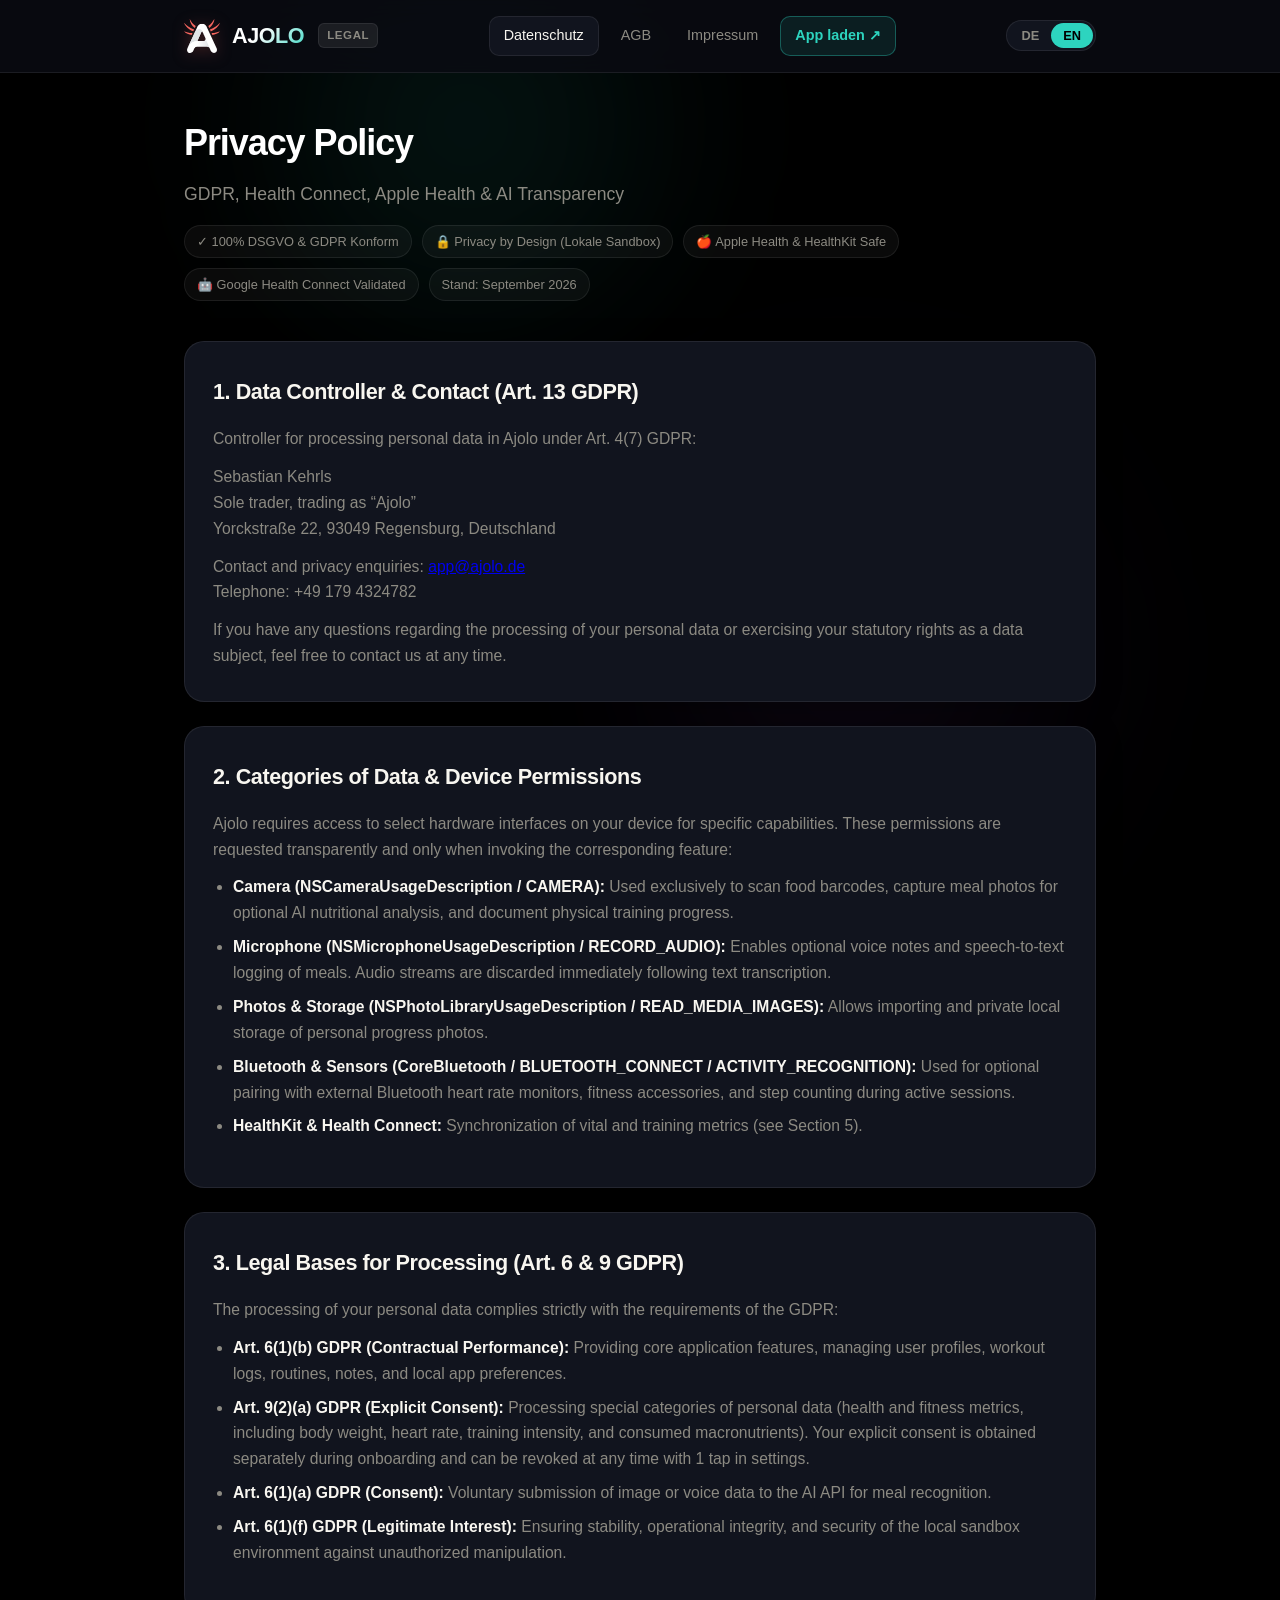
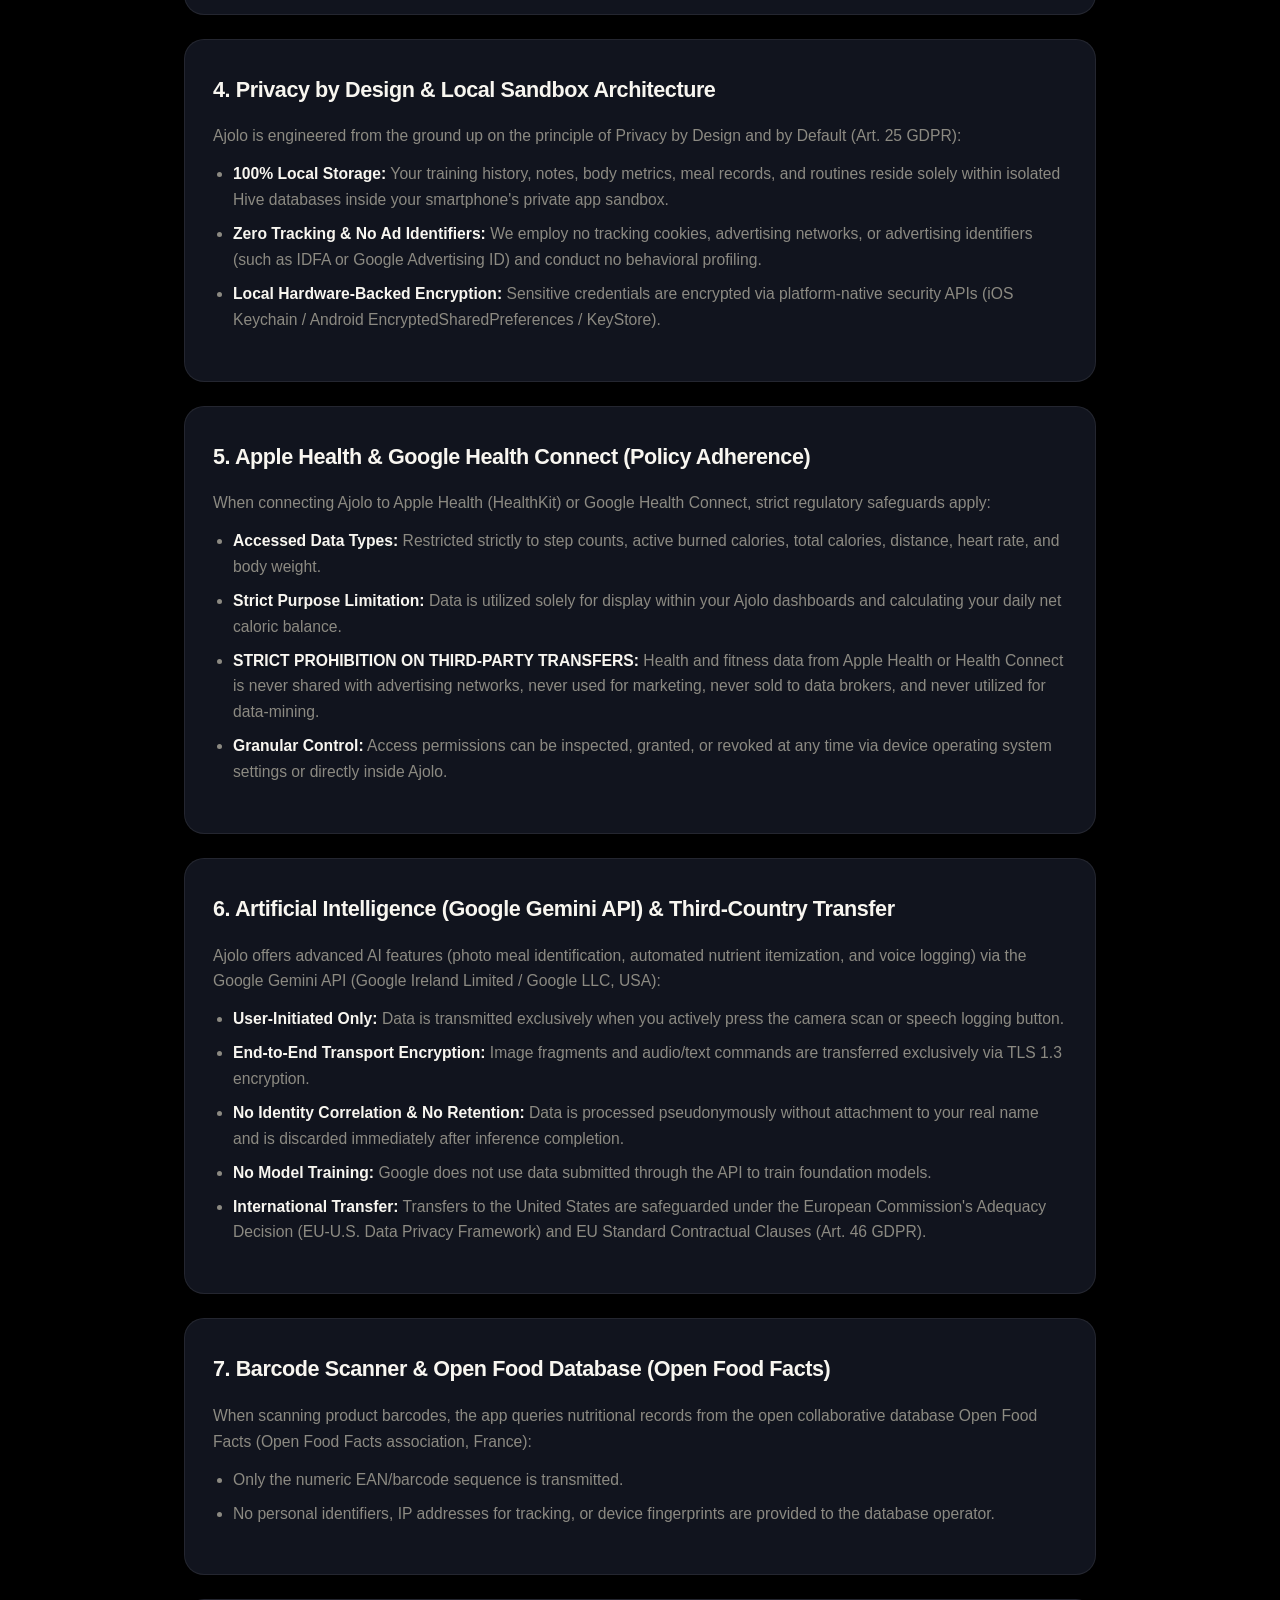
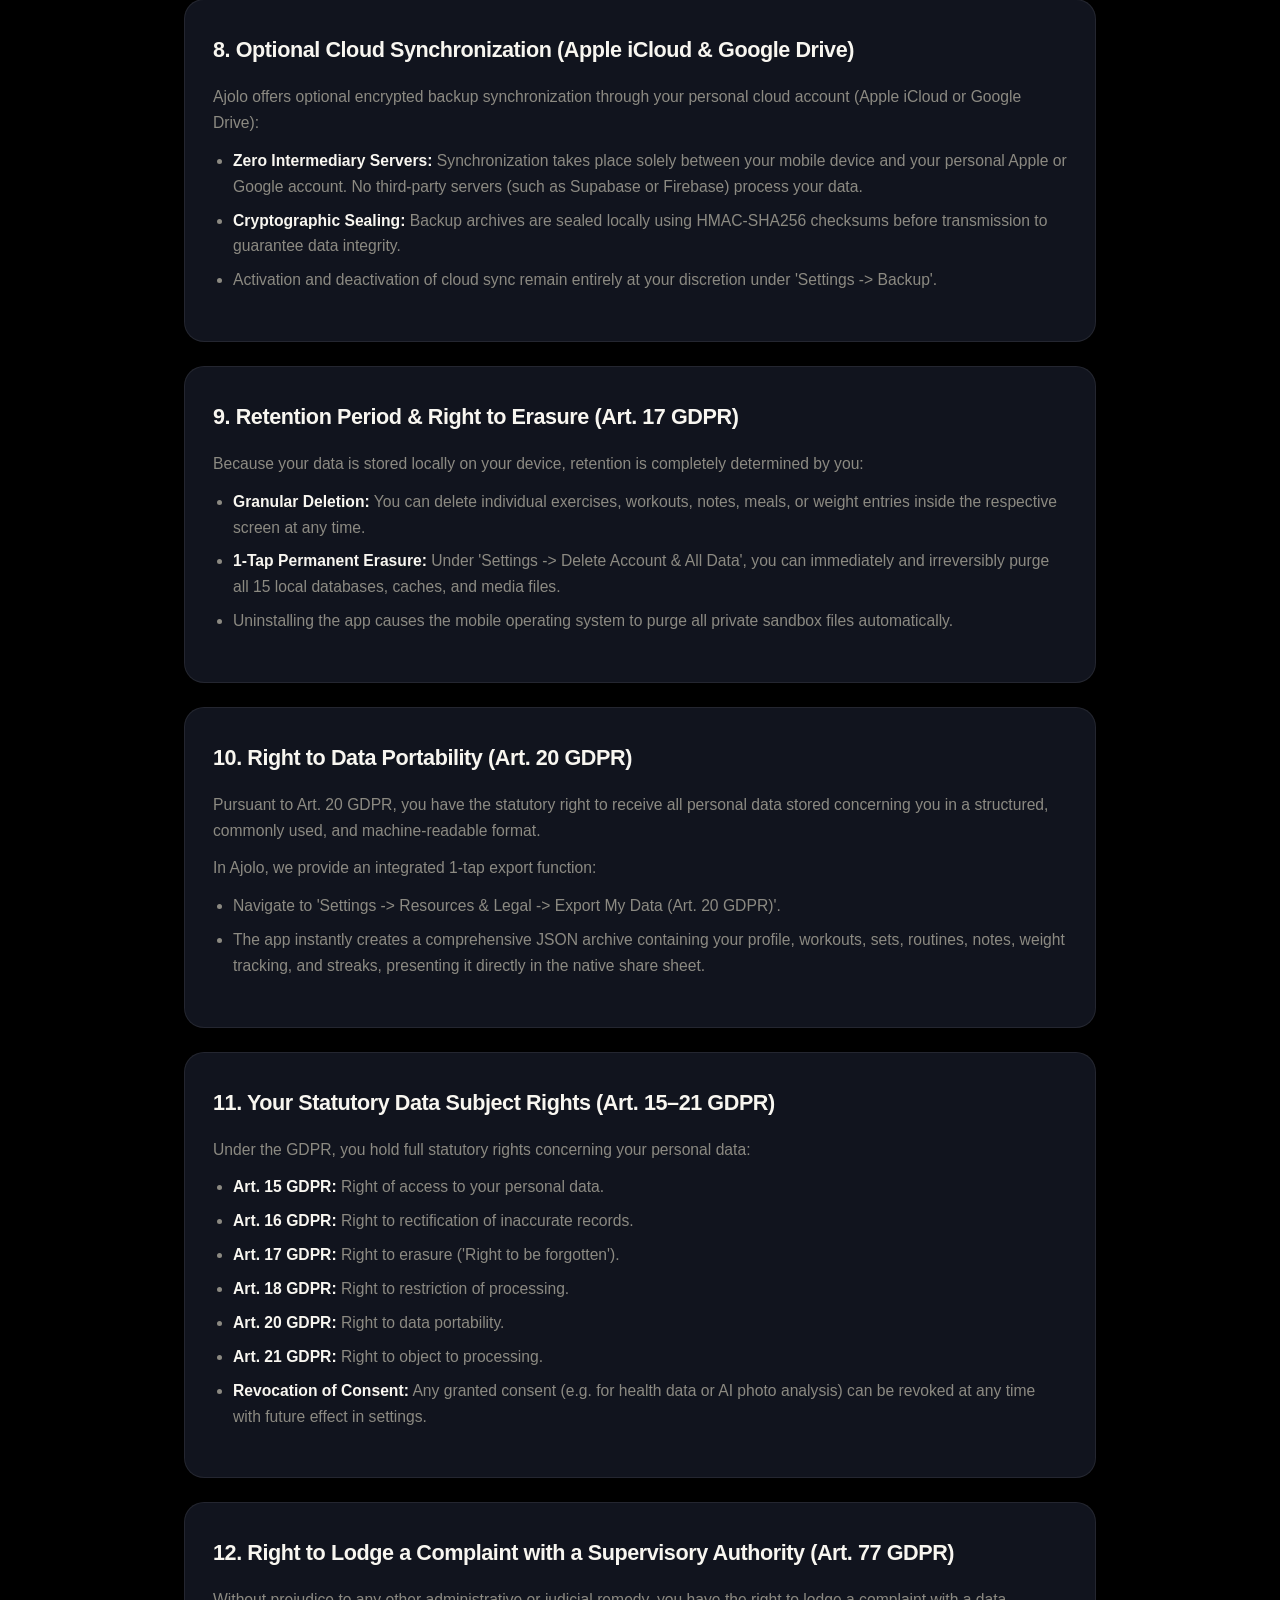
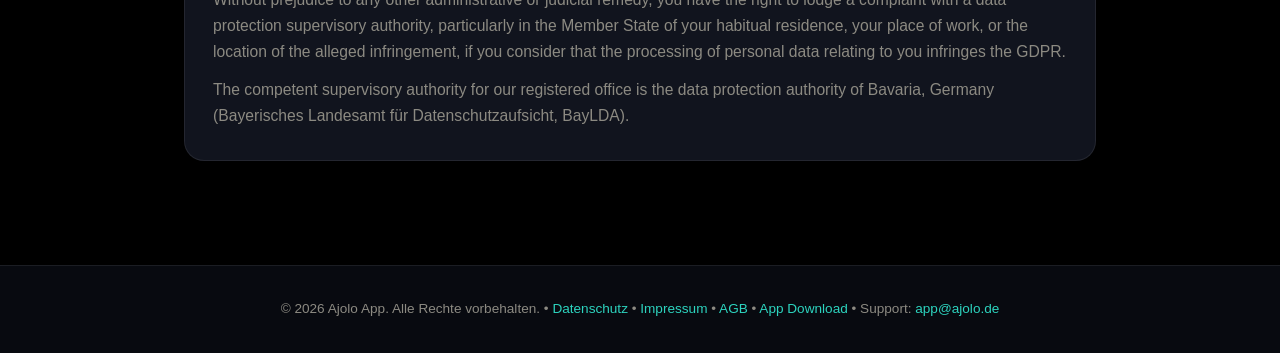
==== index.html @ 9f91e3ba "Ajolo Legal & Privacy Portal" ====
<!DOCTYPE html>
<html lang="de">
<head>
  <meta charset="UTF-8">
  <meta name="viewport" content="width=device-width, initial-scale=1.0">
  <title>Datenschutzerklärung • Ajolo</title>
  <meta name="description" content="Offizielle Datenschutzerklärung, Impressum und rechtliche Dokumente für die mobile App Ajolo (iOS & Android).">
  <meta name="robots" content="index, follow">
  <style>
:root {
  --bg: #000000;
  --bg-subtle: #0a0c13;
  --surface: #11141e;
  --surface-hover: #161a27;
  --surface-border: rgba(255, 255, 255, 0.08);
  --surface-border-active: rgba(45, 212, 191, 0.35);
  --text-main: #f8f6f0;
  --text-muted: #8c8a82;
  --text-dim: #555555;
  --accent: #2dd4bf;
  --accent-hover: #14b8a6;
  --accent-glow: rgba(45, 212, 191, 0.2);
  --purple: #a855f7;
  --purple-glow: rgba(168, 85, 247, 0.18);
  --coral-glow: rgba(246, 102, 95, 0.25);
  --tag-bg: rgba(255, 255, 255, 0.04);
  --font-sans: -apple-system, BlinkMacSystemFont, "SF Pro Display", "SF Pro Text", "Segoe UI", Roboto, Helvetica, Arial, sans-serif;
}

* { box-sizing: border-box; margin: 0; padding: 0; }
body {
  background-color: var(--bg);
  color: var(--text-main);
  font-family: var(--font-sans);
  line-height: 1.65;
  -webkit-font-smoothing: antialiased;
  padding: 0;
  margin: 0;
  min-height: 100vh;
  position: relative;
}

/* Ambient Background Glow */
.ambient-bg {
  position: fixed;
  top: 0;
  left: 0;
  right: 0;
  bottom: 0;
  pointer-events: none;
  z-index: 0;
  overflow: hidden;
}

.glow-cyan {
  position: absolute;
  top: -150px;
  left: 15%;
  width: 550px;
  height: 550px;
  background: radial-gradient(circle, var(--accent-glow) 0%, rgba(0,0,0,0) 70%);
  filter: blur(80px);
  opacity: 0.6;
}

.glow-purple {
  position: absolute;
  top: 350px;
  right: 10%;
  width: 600px;
  height: 600px;
  background: radial-gradient(circle, var(--purple-glow) 0%, rgba(0,0,0,0) 70%);
  filter: blur(90px);
  opacity: 0.5;
}

.page-wrapper {
  position: relative;
  z-index: 1;
}

header {
  position: sticky;
  top: 0;
  z-index: 100;
  background: rgba(10, 12, 19, 0.8);
  border-bottom: 1px solid var(--surface-border);
  backdrop-filter: blur(16px);
  -webkit-backdrop-filter: blur(16px);
}

.header-container {
  max-width: 960px;
  margin: 0 auto;
  padding: 16px 24px;
  display: flex;
  align-items: center;
  justify-content: space-between;
  flex-wrap: wrap;
  gap: 16px;
}

.brand {
  display: flex;
  align-items: center;
  gap: 12px;
  text-decoration: none;
  color: var(--text-main);
}

.brand-logo-img {
  width: 36px;
  height: 36px;
  object-fit: contain;
  filter: drop-shadow(0 2px 8px var(--coral-glow));
}

.brand-title {
  font-size: 1.35rem;
  font-weight: 800;
  letter-spacing: -0.02em;
  background: linear-gradient(135deg, #ffffff 40%, var(--accent) 100%);
  -webkit-background-clip: text;
  -webkit-text-fill-color: transparent;
}

.legal-badge {
  font-size: 0.72rem;
  font-weight: 700;
  padding: 2px 8px;
  border-radius: 6px;
  background: rgba(255, 255, 255, 0.08);
  color: var(--text-muted);
  border: 1px solid var(--surface-border);
  margin-left: 2px;
  text-transform: uppercase;
  letter-spacing: 0.05em;
}

nav {
  display: flex;
  align-items: center;
  gap: 8px;
  flex-wrap: wrap;
}

nav a {
  color: var(--text-muted);
  text-decoration: none;
  font-size: 0.9rem;
  font-weight: 500;
  padding: 7px 14px;
  border-radius: 10px;
  transition: all 0.2s ease;
}

nav a:hover, nav a.active {
  color: var(--text-main);
  background: var(--surface);
  border: 1px solid var(--surface-border);
}

.btn-store {
  background: rgba(45, 212, 191, 0.1) !important;
  border: 1px solid var(--surface-border-active) !important;
  color: var(--accent) !important;
  font-weight: 600 !important;
}

.btn-store:hover {
  background: var(--accent) !important;
  color: #000000 !important;
  border-color: var(--accent) !important;
}

.lang-switch {
  display: inline-flex;
  background: var(--surface);
  border: 1px solid var(--surface-border);
  border-radius: 20px;
  padding: 2px;
}

.lang-btn {
  background: transparent;
  border: none;
  color: var(--text-muted);
  font-size: 0.8rem;
  font-weight: 600;
  padding: 5px 12px;
  border-radius: 16px;
  cursor: pointer;
  transition: all 0.2s;
}

.lang-btn.active {
  background: var(--accent);
  color: #000000;
}

.container {
  max-width: 960px;
  margin: 0 auto;
  padding: 40px 24px 80px;
}

.hero {
  margin-bottom: 40px;
  text-align: left;
}

.hero h1 {
  font-size: 2.25rem;
  font-weight: 800;
  letter-spacing: -0.03em;
  margin-bottom: 8px;
  background: linear-gradient(135deg, #ffffff 40%, var(--accent) 100%);
  -webkit-background-clip: text;
  -webkit-text-fill-color: transparent;
}

.hero p {
  color: var(--text-muted);
  font-size: 1.1rem;
}

.meta-badges {
  display: flex;
  flex-wrap: wrap;
  gap: 10px;
  margin-top: 16px;
}

.badge {
  display: inline-flex;
  align-items: center;
  gap: 6px;
  background: var(--tag-bg);
  border: 1px solid var(--surface-border);
  padding: 5px 12px;
  border-radius: 20px;
  font-size: 0.8rem;
  font-weight: 500;
  color: var(--text-muted);
}

.section-card {
  background: var(--surface);
  border: 1px solid var(--surface-border);
  border-radius: 20px;
  padding: 32px 28px;
  margin-bottom: 24px;
  box-shadow: 0 4px 24px rgba(0, 0, 0, 0.4);
  transition: border-color 0.25s ease, transform 0.25s ease;
}

.section-card:hover {
  border-color: rgba(255, 255, 255, 0.15);
  transform: translateY(-2px);
}

.section-card h2 {
  font-size: 1.35rem;
  font-weight: 700;
  margin-bottom: 16px;
  letter-spacing: -0.02em;
  color: var(--text-main);
  display: flex;
  align-items: center;
  gap: 10px;
}

.section-card p {
  margin-bottom: 12px;
  color: var(--text-muted);
  font-size: 0.98rem;
  line-height: 1.65;
}

.section-card p:last-child {
  margin-bottom: 0;
}

.section-card ul {
  margin: 12px 0 16px 20px;
  color: var(--text-muted);
  font-size: 0.98rem;
  line-height: 1.65;
}

.section-card li {
  margin-bottom: 8px;
}

.section-card strong {
  color: var(--text-main);
}

footer {
  border-top: 1px solid var(--surface-border);
  background: rgba(10, 12, 19, 0.85);
  padding: 32px 24px;
  text-align: center;
  color: var(--text-muted);
  font-size: 0.85rem;
}

footer a {
  color: var(--accent);
  text-decoration: none;
  transition: color 0.2s ease;
}

footer a:hover {
  text-decoration: underline;
}
</style>
  <script>
    function setLang(lang) {
      document.querySelectorAll('.lang-de').forEach(el => el.style.display = lang === 'de' ? 'block' : 'none');
      document.querySelectorAll('.lang-en').forEach(el => el.style.display = lang === 'en' ? 'block' : 'none');
      document.getElementById('btn-de').classList.toggle('active', lang === 'de');
      document.getElementById('btn-en').classList.toggle('active', lang === 'en');
      document.documentElement.lang = lang;
      localStorage.setItem('ajolo_legal_lang', lang);
    }
    window.addEventListener('DOMContentLoaded', () => {
      const saved = localStorage.getItem('ajolo_legal_lang') || (navigator.language.startsWith('de') ? 'de' : 'en');
      setLang(saved);
    });
  </script>
  <link rel="icon" type="image/png" href="assets/ajolo_app_icon.png">
  <meta name="theme-color" content="#000000">
</head>
<body>
    <!-- Ambient Glow Effects -->
  <div class="ambient-bg">
    <div class="glow-cyan"></div>
    <div class="glow-purple"></div>
  </div>

  <div class="page-wrapper">
    <header>
      <div class="header-container">
        <a href="index.html" class="brand">
          <img src="assets/ajolo_logo.svg" alt="Ajolo Logo" class="brand-logo-img">
          <span class="brand-title">AJOLO</span>
          <span class="legal-badge">Legal</span>
        </a>
        <nav>
          <a href="privacy.html" class="active">Datenschutz</a>
          <a href="terms.html" class="">AGB</a>
          <a href="imprint.html" class="">Impressum</a>
          <a href="https://store.ajolo.de/" class="btn-store" target="_blank" rel="noopener">App laden ↗</a>
        </nav>
        <div class="lang-switch">
          <button id="btn-de" class="lang-btn active" onclick="setLang('de')">DE</button>
          <button id="btn-en" class="lang-btn" onclick="setLang('en')">EN</button>
        </div>
      </div>
    </header>

  <main class="container">
    <div class="hero">
      <h1 class="lang-de">Datenschutzerklärung</h1>
      <h1 class="lang-en" style="display:none;">Privacy Policy</h1>
      <p class="lang-de">DSGVO, Health Connect, Apple Health & KI-Transparenz</p>
      <p class="lang-en" style="display:none;">GDPR, Health Connect, Apple Health & AI Transparency</p>
      
      <div class="meta-badges">
        <span class="badge highlight">✓ 100% DSGVO & GDPR Konform</span>
        <span class="badge">🔒 Privacy by Design (Lokale Sandbox)</span>
        <span class="badge">🍎 Apple Health & HealthKit Safe</span>
        <span class="badge">🤖 Google Health Connect Validated</span>
        <span class="badge">Stand: September 2026</span>
      </div>
    </div>

    <div class="lang-de">
      
        <article class="section-card">
          <h2>1. Verantwortliche Stelle & Kontakt (Art. 13 DSGVO)</h2>
          <div><p>Verantwortlicher für die Verarbeitung personenbezogener Daten in Ajolo im Sinne von Art. 4 Nr. 7 DSGVO:</p>
<p>Sebastian Kehrls<br>Einzelunternehmer, Geschäftsbezeichnung „Ajolo“<br>Yorckstraße 22, 93049 Regensburg, Deutschland</p>
<p>Kontakt und Datenschutzanfragen: <a href="mailto:app@ajolo.de">app@ajolo.de</a><br>Telefon: +49 179 4324782</p>
<p>Bei Fragen zur Verarbeitung deiner personenbezogenen Daten, zur Ausübung deiner Betroffenenrechte oder zum Datenschutz kannst du dich jederzeit vertrauensvoll an uns wenden.</p></div>
        </article>
        
        <article class="section-card">
          <h2>2. Verarbeitete Datenarten & Geräteberechtigungen</h2>
          <div><p>Ajolo benötigt für bestimmte Funktionen Zugriff auf Hardware-Schnittstellen deines Mobilgeräts. Diese Berechtigungen werden stets transparent und erst bei Aufruf der jeweiligen Funktion abgefragt:</p>
<ul><li><strong>Kamera (android.permission.CAMERA / NSCameraUsageDescription):</strong> Dient ausschließlich dem Scannen von Lebensmittel-Barcodes, dem Fotografieren von Mahlzeiten für die optionale KI-Nährwertanalyse sowie der visuellen Übungs- und Fortschrittsdokumentation.</li><li><strong>Mikrofon (RECORD_AUDIO / NSMicrophoneUsageDescription):</strong> Dient der optionalen Sprachaufzeichnung für Notizen sowie der Spracheingabe von Mahlzeiten ('Speech-to-Text'). Audiodaten werden nach der Textumwandlung nicht dauerhaft gespeichert.</li><li><strong>Fotos & Speicher (READ_MEDIA_IMAGES / NSPhotoLibraryUsageDescription):</strong> Ermöglicht das Laden und private Speichern deiner Vorher-Nachher-Körperfortschrittsbilder lokal auf deinem Gerät.</li><li><strong>Bluetooth & Sensoren (BLUETOOTH_CONNECT / ACTIVITY_RECOGNITION / CoreBluetooth):</strong> Dient der optionalen Koppelung mit Bluetooth-Herzfrequenzgurten, Fitness-Trackern und der Schrittzählung während aktiver Trainingseinheiten.</li><li><strong>HealthKit & Health Connect:</strong> Synchronisation von Vital- und Trainingsdaten (siehe Ziffer 5).</li></ul></div>
        </article>
        
        <article class="section-card">
          <h2>3. Rechtsgrundlagen der Verarbeitung (Art. 6 & 9 DSGVO)</h2>
          <div><p>Die Verarbeitung deiner Daten erfolgt im strengen Einklang mit den Vorgaben der DSGVO:</p>
<ul><li><strong>Art. 6 Abs. 1 lit. b DSGVO (Vertragserfüllung):</strong> Zur Bereitstellung der App-Kernfunktionen, Verwaltung von Profilen, Trainingsprotokollen, Übungen, Notizen und App-Einstellungen.</li><li><strong>Art. 9 Abs. 2 lit. a DSGVO (Ausdrückliche Einwilligung):</strong> Für besondere Kategorien personenbezogener Daten (Gesundheits- und Fitnessdaten wie Körpergewicht, Herzfrequenz, Trainingsintensität, Vitaldaten und konsumierte Nährwerte). Deine ausdrückliche Einwilligung wird im Onboarding gesondert eingeholt und kann in den App-Einstellungen jederzeit mit 1 Klick widerrufen werden.</li><li><strong>Art. 6 Abs. 1 lit. a DSGVO (Einwilligung):</strong> Für die optionale Übermittlung von Fotos oder Audioaufnahmen an die KI-Schnittstelle zur Nährwerterkennung.</li><li><strong>Art. 6 Abs. 1 lit. f DSGVO (Berechtigtes Interesse):</strong> Zur Gewährleistung von Stabilität, Integrität und Sicherheit der lokalen Sandbox und Schutz vor Manipulationen.</li></ul></div>
        </article>
        
        <article class="section-card">
          <h2>4. Privacy by Design & Lokale Sandbox-Architektur</h2>
          <div><p>Ajolo wurde von Grund auf nach dem Prinzip 'Privacy by Design & Default' (Art. 25 DSGVO) entwickelt:</p>
<ul><li><strong>100% Lokale Datenspeicherung:</strong> Deine Trainingshistorie, Notizen, Gewichtsverläufe, Mahlzeiten und Routinen werden ausschließlich in den geschützten, isolierten Hive-Datenbanken innerhalb der privaten App-Sandbox deines Smartphones gespeichert.</li><li><strong>Kein Tracking & Keine Werbe-IDs:</strong> Wir verwenden keine Tracking-Cookies, keine Werbenetzwerke, keine Werbe-IDs (wie IDFA oder Google Werbe-ID) und betreiben kein verhaltensbasiertes Profiling.</li><li><strong>Lokale Verschlüsselung:</strong> Sensible Kontoinformationen werden über die nativen Sicherheitskomponenten deines Betriebssystems (iOS Keychain / Android EncryptedSharedPreferences / KeyStore) verschlüsselt hinterlegt.</li></ul></div>
        </article>
        
        <article class="section-card">
          <h2>5. Apple Health & Google Health Connect (Richtlinienkonformität)</h2>
          <div><p>Wenn du Ajolo optional mit Apple Health (HealthKit) oder Google Health Connect verbindest, gelten besonders strenge Schutzbestimmungen:</p>
<ul><li><strong>Gelesene Datenarten:</strong> Ausschließlich Schrittanzahl, verbrannte Aktivitätskalorien, Gesamtkalorien, Distanz, Herzfrequenz und Körpergewicht.</li><li><strong>Strengste Zweckbindung:</strong> Die Daten dienen einzig und allein der lokalen Anzeige in deinen Ajolo-Dashboards und der Verrechnung deines Kalorientagesbudgets.</li><li><strong>KATEGORISCHES WEITERGABEVERBOT:</strong> Gesundheitsdaten aus Apple Health oder Health Connect werden unter keinen Umständen an Werbenetzwerke weitergegeben, zu Marketing- oder Werbezwecken genutzt, an Datenbroker verkauft oder für Data-Mining missbraucht.</li><li><strong>Volle Nutzerkontrolle:</strong> Berechtigungen können jederzeit in den Systemeinstellungen des Betriebssystems oder in den Ajolo-Einstellungen granular aktiviert oder deaktiviert werden.</li></ul></div>
        </article>
        
        <article class="section-card">
          <h2>6. Künstliche Intelligenz (Google Gemini API) & Drittlandübermittlung</h2>
          <div><p>Ajolo bietet modernste KI-Funktionen (Foto-Mahlzeitenerkennung, automatische Nährwertaufteilung und Spracheingabe) über die Google Gemini API (Google Ireland Limited / Google LLC, USA):</p>
<ul><li><strong>Ausschließlich bei aktiver Nutzung:</strong> Daten werden nur dann übertragen, wenn du aktiv auf den Foto-Scan- oder Spracheingabe-Button tippst.</li><li><strong>Verschlüsselte Übertragung:</strong> Die Übermittlung von Bilddaten oder Text-/Sprachbefehlen erfolgt ausschließlich per Ende-zu-Ende Transportverschlüsselung (TLS 1.3).</li><li><strong>Keine Personenverknüpfung & Keine Speicherung:</strong> Die Daten werden pseudonymisiert verarbeitet, nicht mit deinem Nutzerprofil oder Namen verknüpft und unmittelbar nach Abschluss der Nährwertschätzung verworfen.</li><li><strong>Kein Training öffentlicher Modelle:</strong> Google verwendet deine über die API verarbeiteten Daten nicht zum Training von Foundation-Modellen.</li><li><strong>Drittlandübermittlung:</strong> Für die Datenübertragung in die USA besteht ein Angemessenheitsbeschluss der EU-Kommission (EU-U.S. Data Privacy Framework) bzw. Standardvertragsklauseln nach Art. 46 DSGVO.</li></ul></div>
        </article>
        
        <article class="section-card">
          <h2>7. Barcode-Scanner & Externe Lebensmitteldatenbank (Open Food Facts)</h2>
          <div><p>Beim Scannen von Produkt-Barcodes ruft die App Produktdaten aus der freien Datenbank Open Food Facts (Open Food Facts association, Frankreich) ab:</p>
<ul><li>Übertragen wird ausschließlich die numerische EAN/Barcode-Nummer des Produkts.</li><li>Es werden keinerlei personenbezogene Daten, IP-Adressen zu Profilierungszwecken, Gerätekennungen oder Standorte an den Betreiber der Datenbank übertragen.</li></ul></div>
        </article>
        
        <article class="section-card">
          <h2>8. Optionale Cloud-Sicherung (Apple iCloud & Google Drive)</h2>
          <div><p>Ajolo bietet eine optionale Datensicherung über deinen persönlichen Cloud-Speicher (Apple iCloud bzw. Google Drive):</p>
<ul><li><strong>Null Drittserver:</strong> Die Synchronisation erfolgt ausschließlich zwischen deinem Smartphone und deinem persönlichen Apple- oder Google-Konto. Es sind keine externen Datenbanken (wie Supabase oder Firebase) zwischengeschaltet.</li><li><strong>Kryptografische Versiegelung:</strong> Backup-Dateien werden vor dem Upload lokal kryptografisch versiegelt (HMAC-SHA256), um Manipulationen und Datenverfälschungen auszuschließen.</li><li>Die Aktivierung und Deaktivierung des Cloud-Syncs liegt vollständig in deiner Hand (unter 'Einstellungen -> Datensicherung').</li></ul></div>
        </article>
        
        <article class="section-card">
          <h2>9. Speicherdauer & Recht auf Vergessenwerden (Art. 17 DSGVO)</h2>
          <div><p>Da deine Daten primär lokal auf deinem Endgerät gespeichert werden, bestimmst du die Speicherdauer vollständig selbst:</p>
<ul><li><strong>Selektive Löschung:</strong> Du kannst einzelne Workouts, Sätze, Notizen, Mahlzeiten oder Messwerte jederzeit innerhalb der jeweiligen App-Ansicht löschen.</li><li><strong>1-Klick-Gesamtlöschung (Recht auf Vergessenwerden):</strong> Unter 'Einstellungen -> Konto & alle Daten unwiderruflich löschen' kannst du mit einer einzigen Aktion sämtliche lokalen Datenbanken, Boxen, Caches und gespeicherten Mediendateien rückstandslos und unwiderruflich vernichten.</li><li>Bei Deinstallation der App werden alle Sandbox-Dateien durch das Betriebssystem automatisch und vollständig entfernt.</li></ul></div>
        </article>
        
        <article class="section-card">
          <h2>10. Recht auf Datenübertragbarkeit (Art. 20 DSGVO)</h2>
          <div><p>Gemäß Art. 20 DSGVO hast du das Recht, deine personenbezogenen Daten in einem strukturierten, gängigen und maschinenlesbaren Format zu erhalten.</p>
<p>In Ajolo stellen wir hierfür eine direkte 1-Klick-Exportfunktion bereit:</p><ul><li>Rufe 'Einstellungen -> Ressourcen & Rechtliches -> Daten exportieren (Art. 20 DSGVO)' auf.</li><li>Die App generiert in Sekundenschnelle ein vollständiges JSON-Archiv mit deinem Profil, deinen Workouts, Sätzen, Routinen, Notizen, Gewichtsverläufen und Streaks und übergibt es an das native Teilen-Menü deines Smartphones.</li></ul></div>
        </article>
        
        <article class="section-card">
          <h2>11. Deine Betroffenenrechte (Art. 15–21 DSGVO)</h2>
          <div><p>Als betroffene Person stehen dir gegenüber uns folgende gesetzliche Rechte nach der DSGVO zu:</p>
<ul><li><strong>Art. 15 DSGVO (Auskunftsrecht):</strong> Du kannst Auskunft über deine von uns verarbeiteten Daten verlangen.</li><li><strong>Art. 16 DSGVO (Recht auf Berichtigung):</strong> Du kannst die Berichtigung unrichtiger Daten verlangen.</li><li><strong>Art. 17 DSGVO (Recht auf Löschung):</strong> Du kannst die unverzügliche Löschung deiner Daten verlangen ('Recht auf Vergessenwerden').</li><li><strong>Art. 18 DSGVO (Einschränkung der Verarbeitung):</strong> Du kannst die Einschränkung der Verarbeitung verlangen.</li><li><strong>Art. 20 DSGVO (Datenübertragbarkeit):</strong> Du kannst deine Daten im maschinenlesbaren JSON-Format exportieren.</li><li><strong>Art. 21 DSGVO (Widerspruchsrecht):</strong> Du kannst der Verarbeitung deiner Daten aus Gründen, die sich aus deiner besonderen Situation ergeben, jederzeit widersprechen.</li><li><strong>Widerruf von Einwilligungen:</strong> Eine einmal erteilte Einwilligung (z. B. in die Verarbeitung von Gesundheitsdaten oder KI-Foto-Scans) kannst du jederzeit mit Wirkung für die Zukunft in den Einstellungen widerrufen.</li></ul></div>
        </article>
        
        <article class="section-card">
          <h2>12. Beschwerderecht bei der Aufsichtsbehörde (Art. 77 DSGVO)</h2>
          <div><p>Du hast unbeschadet eines anderweitigen verwaltungsrechtlichen oder gerichtlichen Rechtsbehelfs das Recht auf Beschwerde bei einer Datenschutz-Aufsichtsbehörde, insbesondere in dem Mitgliedstaat deines gewöhnlichen Aufenthaltsorts, deines Arbeitsplatzes oder des Orts des mutmaßlichen Verstoßes, wenn du der Ansicht bist, dass die Verarbeitung der dich betreffenden personenbezogenen Daten gegen die DSGVO verstößt.</p>
<p>Die für uns zuständige Landesdatenschutzbehörde richtet sich nach dem Sitz unseres Unternehmens (in Bayern: Bayerisches Landesamt für Datenschutzaufsicht, BayLDA).</p></div>
        </article>
        
    </div>

    <div class="lang-en" style="display:none;">
      
        <article class="section-card">
          <h2>1. Data Controller & Contact (Art. 13 GDPR)</h2>
          <div><p>Controller for processing personal data in Ajolo under Art. 4(7) GDPR:</p>
<p>Sebastian Kehrls<br>Sole trader, trading as “Ajolo”<br>Yorckstraße 22, 93049 Regensburg, Deutschland</p>
<p>Contact and privacy enquiries: <a href="mailto:app@ajolo.de">app@ajolo.de</a><br>Telephone: +49 179 4324782</p>
<p>If you have any questions regarding the processing of your personal data or exercising your statutory rights as a data subject, feel free to contact us at any time.</p></div>
        </article>
        
        <article class="section-card">
          <h2>2. Categories of Data & Device Permissions</h2>
          <div><p>Ajolo requires access to select hardware interfaces on your device for specific capabilities. These permissions are requested transparently and only when invoking the corresponding feature:</p>
<ul><li><strong>Camera (NSCameraUsageDescription / CAMERA):</strong> Used exclusively to scan food barcodes, capture meal photos for optional AI nutritional analysis, and document physical training progress.</li><li><strong>Microphone (NSMicrophoneUsageDescription / RECORD_AUDIO):</strong> Enables optional voice notes and speech-to-text logging of meals. Audio streams are discarded immediately following text transcription.</li><li><strong>Photos & Storage (NSPhotoLibraryUsageDescription / READ_MEDIA_IMAGES):</strong> Allows importing and private local storage of personal progress photos.</li><li><strong>Bluetooth & Sensors (CoreBluetooth / BLUETOOTH_CONNECT / ACTIVITY_RECOGNITION):</strong> Used for optional pairing with external Bluetooth heart rate monitors, fitness accessories, and step counting during active sessions.</li><li><strong>HealthKit & Health Connect:</strong> Synchronization of vital and training metrics (see Section 5).</li></ul></div>
        </article>
        
        <article class="section-card">
          <h2>3. Legal Bases for Processing (Art. 6 & 9 GDPR)</h2>
          <div><p>The processing of your personal data complies strictly with the requirements of the GDPR:</p>
<ul><li><strong>Art. 6(1)(b) GDPR (Contractual Performance):</strong> Providing core application features, managing user profiles, workout logs, routines, notes, and local app preferences.</li><li><strong>Art. 9(2)(a) GDPR (Explicit Consent):</strong> Processing special categories of personal data (health and fitness metrics, including body weight, heart rate, training intensity, and consumed macronutrients). Your explicit consent is obtained separately during onboarding and can be revoked at any time with 1 tap in settings.</li><li><strong>Art. 6(1)(a) GDPR (Consent):</strong> Voluntary submission of image or voice data to the AI API for meal recognition.</li><li><strong>Art. 6(1)(f) GDPR (Legitimate Interest):</strong> Ensuring stability, operational integrity, and security of the local sandbox environment against unauthorized manipulation.</li></ul></div>
        </article>
        
        <article class="section-card">
          <h2>4. Privacy by Design & Local Sandbox Architecture</h2>
          <div><p>Ajolo is engineered from the ground up on the principle of Privacy by Design and by Default (Art. 25 GDPR):</p>
<ul><li><strong>100% Local Storage:</strong> Your training history, notes, body metrics, meal records, and routines reside solely within isolated Hive databases inside your smartphone's private app sandbox.</li><li><strong>Zero Tracking & No Ad Identifiers:</strong> We employ no tracking cookies, advertising networks, or advertising identifiers (such as IDFA or Google Advertising ID) and conduct no behavioral profiling.</li><li><strong>Local Hardware-Backed Encryption:</strong> Sensitive credentials are encrypted via platform-native security APIs (iOS Keychain / Android EncryptedSharedPreferences / KeyStore).</li></ul></div>
        </article>
        
        <article class="section-card">
          <h2>5. Apple Health & Google Health Connect (Policy Adherence)</h2>
          <div><p>When connecting Ajolo to Apple Health (HealthKit) or Google Health Connect, strict regulatory safeguards apply:</p>
<ul><li><strong>Accessed Data Types:</strong> Restricted strictly to step counts, active burned calories, total calories, distance, heart rate, and body weight.</li><li><strong>Strict Purpose Limitation:</strong> Data is utilized solely for display within your Ajolo dashboards and calculating your daily net caloric balance.</li><li><strong>STRICT PROHIBITION ON THIRD-PARTY TRANSFERS:</strong> Health and fitness data from Apple Health or Health Connect is never shared with advertising networks, never used for marketing, never sold to data brokers, and never utilized for data-mining.</li><li><strong>Granular Control:</strong> Access permissions can be inspected, granted, or revoked at any time via device operating system settings or directly inside Ajolo.</li></ul></div>
        </article>
        
        <article class="section-card">
          <h2>6. Artificial Intelligence (Google Gemini API) & Third-Country Transfer</h2>
          <div><p>Ajolo offers advanced AI features (photo meal identification, automated nutrient itemization, and voice logging) via the Google Gemini API (Google Ireland Limited / Google LLC, USA):</p>
<ul><li><strong>User-Initiated Only:</strong> Data is transmitted exclusively when you actively press the camera scan or speech logging button.</li><li><strong>End-to-End Transport Encryption:</strong> Image fragments and audio/text commands are transferred exclusively via TLS 1.3 encryption.</li><li><strong>No Identity Correlation & No Retention:</strong> Data is processed pseudonymously without attachment to your real name and is discarded immediately after inference completion.</li><li><strong>No Model Training:</strong> Google does not use data submitted through the API to train foundation models.</li><li><strong>International Transfer:</strong> Transfers to the United States are safeguarded under the European Commission's Adequacy Decision (EU-U.S. Data Privacy Framework) and EU Standard Contractual Clauses (Art. 46 GDPR).</li></ul></div>
        </article>
        
        <article class="section-card">
          <h2>7. Barcode Scanner & Open Food Database (Open Food Facts)</h2>
          <div><p>When scanning product barcodes, the app queries nutritional records from the open collaborative database Open Food Facts (Open Food Facts association, France):</p>
<ul><li>Only the numeric EAN/barcode sequence is transmitted.</li><li>No personal identifiers, IP addresses for tracking, or device fingerprints are provided to the database operator.</li></ul></div>
        </article>
        
        <article class="section-card">
          <h2>8. Optional Cloud Synchronization (Apple iCloud & Google Drive)</h2>
          <div><p>Ajolo offers optional encrypted backup synchronization through your personal cloud account (Apple iCloud or Google Drive):</p>
<ul><li><strong>Zero Intermediary Servers:</strong> Synchronization takes place solely between your mobile device and your personal Apple or Google account. No third-party servers (such as Supabase or Firebase) process your data.</li><li><strong>Cryptographic Sealing:</strong> Backup archives are sealed locally using HMAC-SHA256 checksums before transmission to guarantee data integrity.</li><li>Activation and deactivation of cloud sync remain entirely at your discretion under 'Settings -> Backup'.</li></ul></div>
        </article>
        
        <article class="section-card">
          <h2>9. Retention Period & Right to Erasure (Art. 17 GDPR)</h2>
          <div><p>Because your data is stored locally on your device, retention is completely determined by you:</p>
<ul><li><strong>Granular Deletion:</strong> You can delete individual exercises, workouts, notes, meals, or weight entries inside the respective screen at any time.</li><li><strong>1-Tap Permanent Erasure:</strong> Under 'Settings -> Delete Account & All Data', you can immediately and irreversibly purge all 15 local databases, caches, and media files.</li><li>Uninstalling the app causes the mobile operating system to purge all private sandbox files automatically.</li></ul></div>
        </article>
        
        <article class="section-card">
          <h2>10. Right to Data Portability (Art. 20 GDPR)</h2>
          <div><p>Pursuant to Art. 20 GDPR, you have the statutory right to receive all personal data stored concerning you in a structured, commonly used, and machine-readable format.</p>
<p>In Ajolo, we provide an integrated 1-tap export function:</p><ul><li>Navigate to 'Settings -> Resources & Legal -> Export My Data (Art. 20 GDPR)'.</li><li>The app instantly creates a comprehensive JSON archive containing your profile, workouts, sets, routines, notes, weight tracking, and streaks, presenting it directly in the native share sheet.</li></ul></div>
        </article>
        
        <article class="section-card">
          <h2>11. Your Statutory Data Subject Rights (Art. 15–21 GDPR)</h2>
          <div><p>Under the GDPR, you hold full statutory rights concerning your personal data:</p>
<ul><li><strong>Art. 15 GDPR:</strong> Right of access to your personal data.</li><li><strong>Art. 16 GDPR:</strong> Right to rectification of inaccurate records.</li><li><strong>Art. 17 GDPR:</strong> Right to erasure ('Right to be forgotten').</li><li><strong>Art. 18 GDPR:</strong> Right to restriction of processing.</li><li><strong>Art. 20 GDPR:</strong> Right to data portability.</li><li><strong>Art. 21 GDPR:</strong> Right to object to processing.</li><li><strong>Revocation of Consent:</strong> Any granted consent (e.g. for health data or AI photo analysis) can be revoked at any time with future effect in settings.</li></ul></div>
        </article>
        
        <article class="section-card">
          <h2>12. Right to Lodge a Complaint with a Supervisory Authority (Art. 77 GDPR)</h2>
          <div><p>Without prejudice to any other administrative or judicial remedy, you have the right to lodge a complaint with a data protection supervisory authority, particularly in the Member State of your habitual residence, your place of work, or the location of the alleged infringement, if you consider that the processing of personal data relating to you infringes the GDPR.</p>
<p>The competent supervisory authority for our registered office is the data protection authority of Bavaria, Germany (Bayerisches Landesamt für Datenschutzaufsicht, BayLDA).</p></div>
        </article>
        
    </div>
  </main>

      <footer>
      <p>© 2026 Ajolo App. Alle Rechte vorbehalten. • <a href="privacy.html">Datenschutz</a> • <a href="imprint.html">Impressum</a> • <a href="terms.html">AGB</a> • <a href="https://store.ajolo.de/">App Download</a> • Support: <a href="mailto:app@ajolo.de">app@ajolo.de</a></p>
    </footer>
  </div>
</body>
</html>
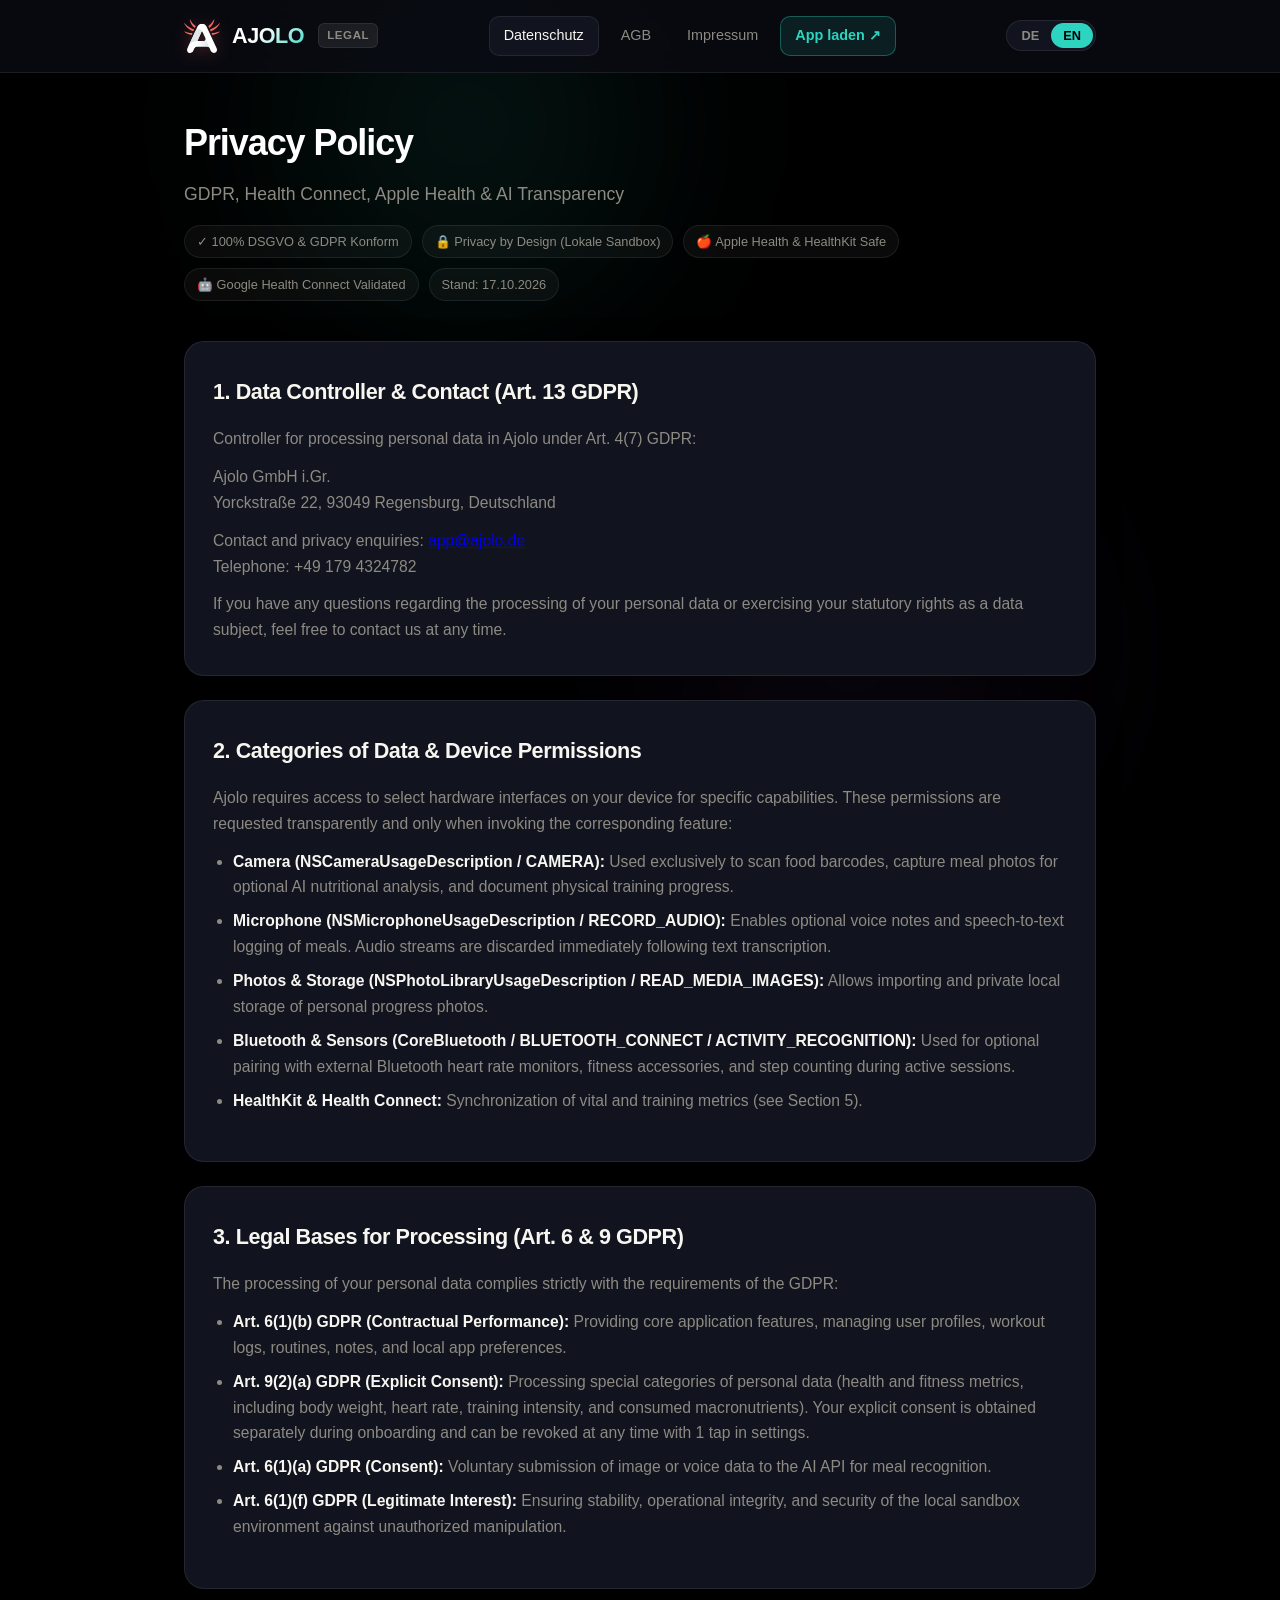
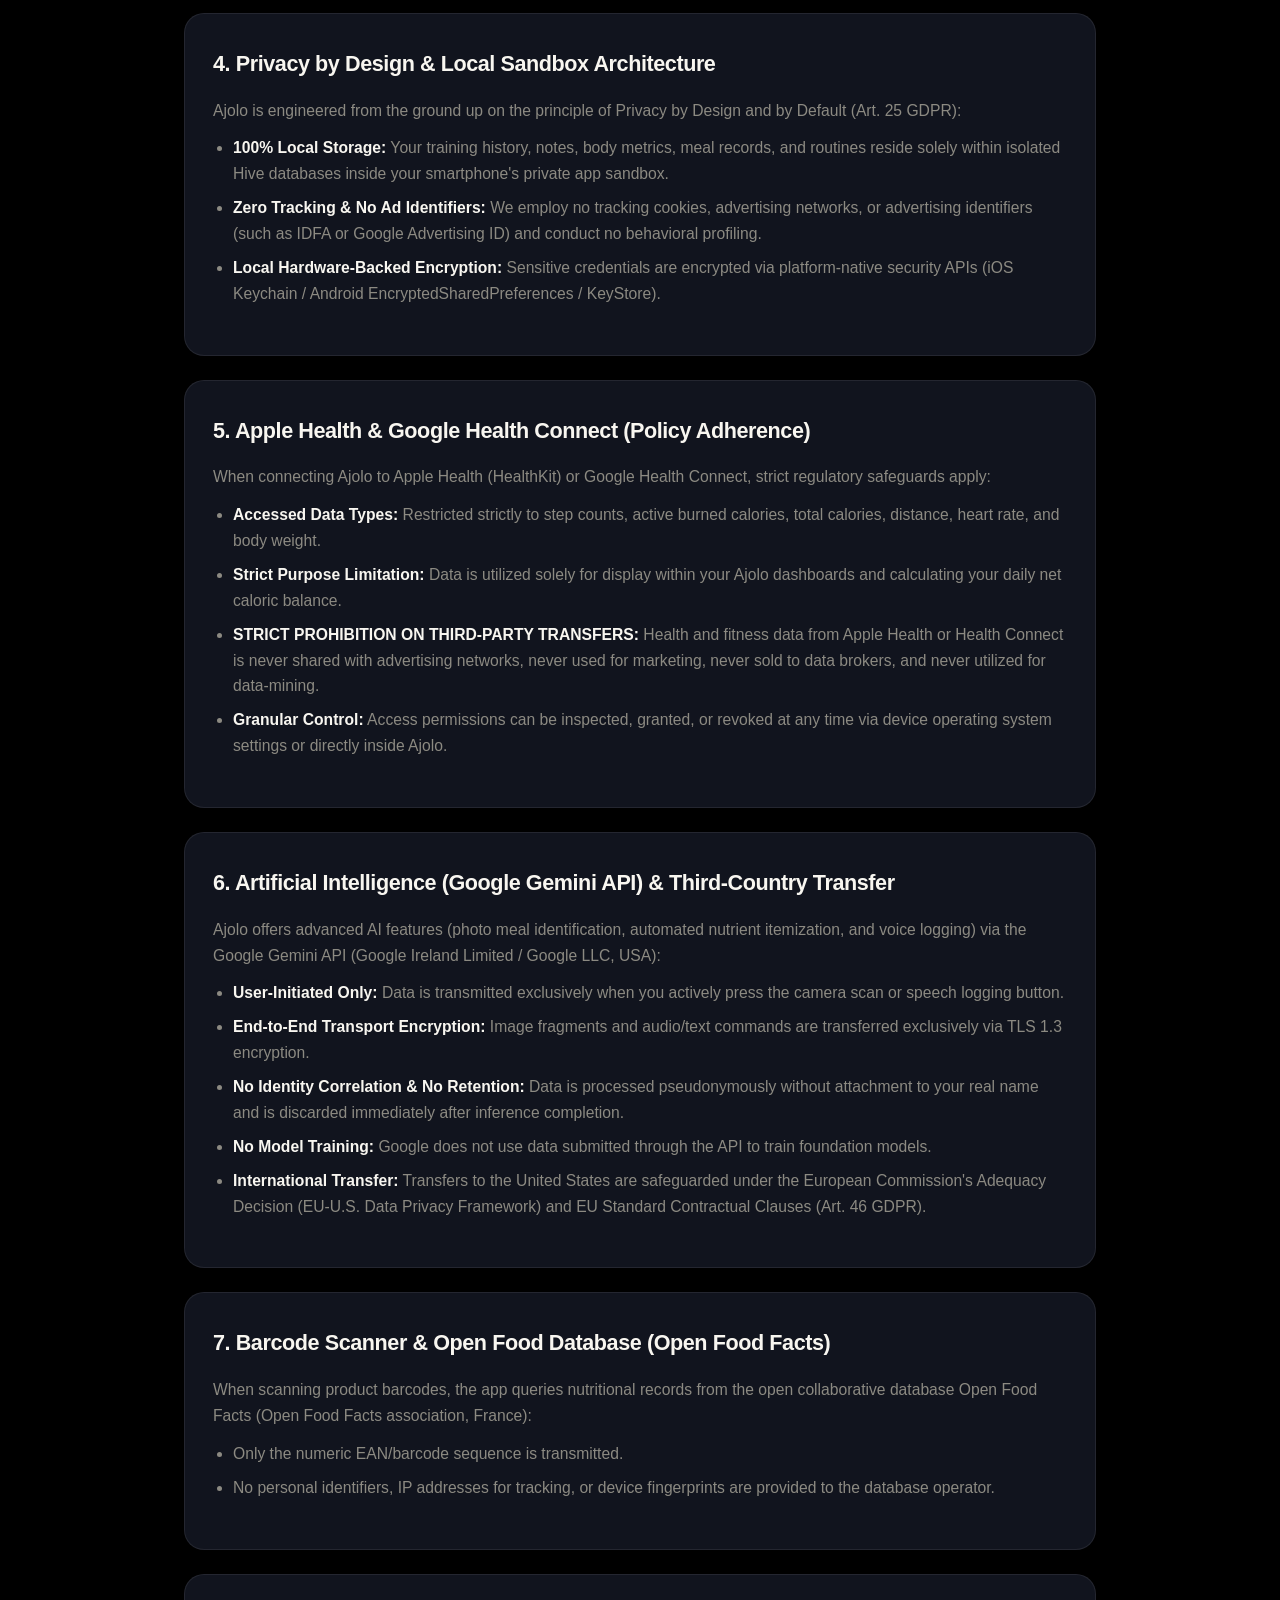
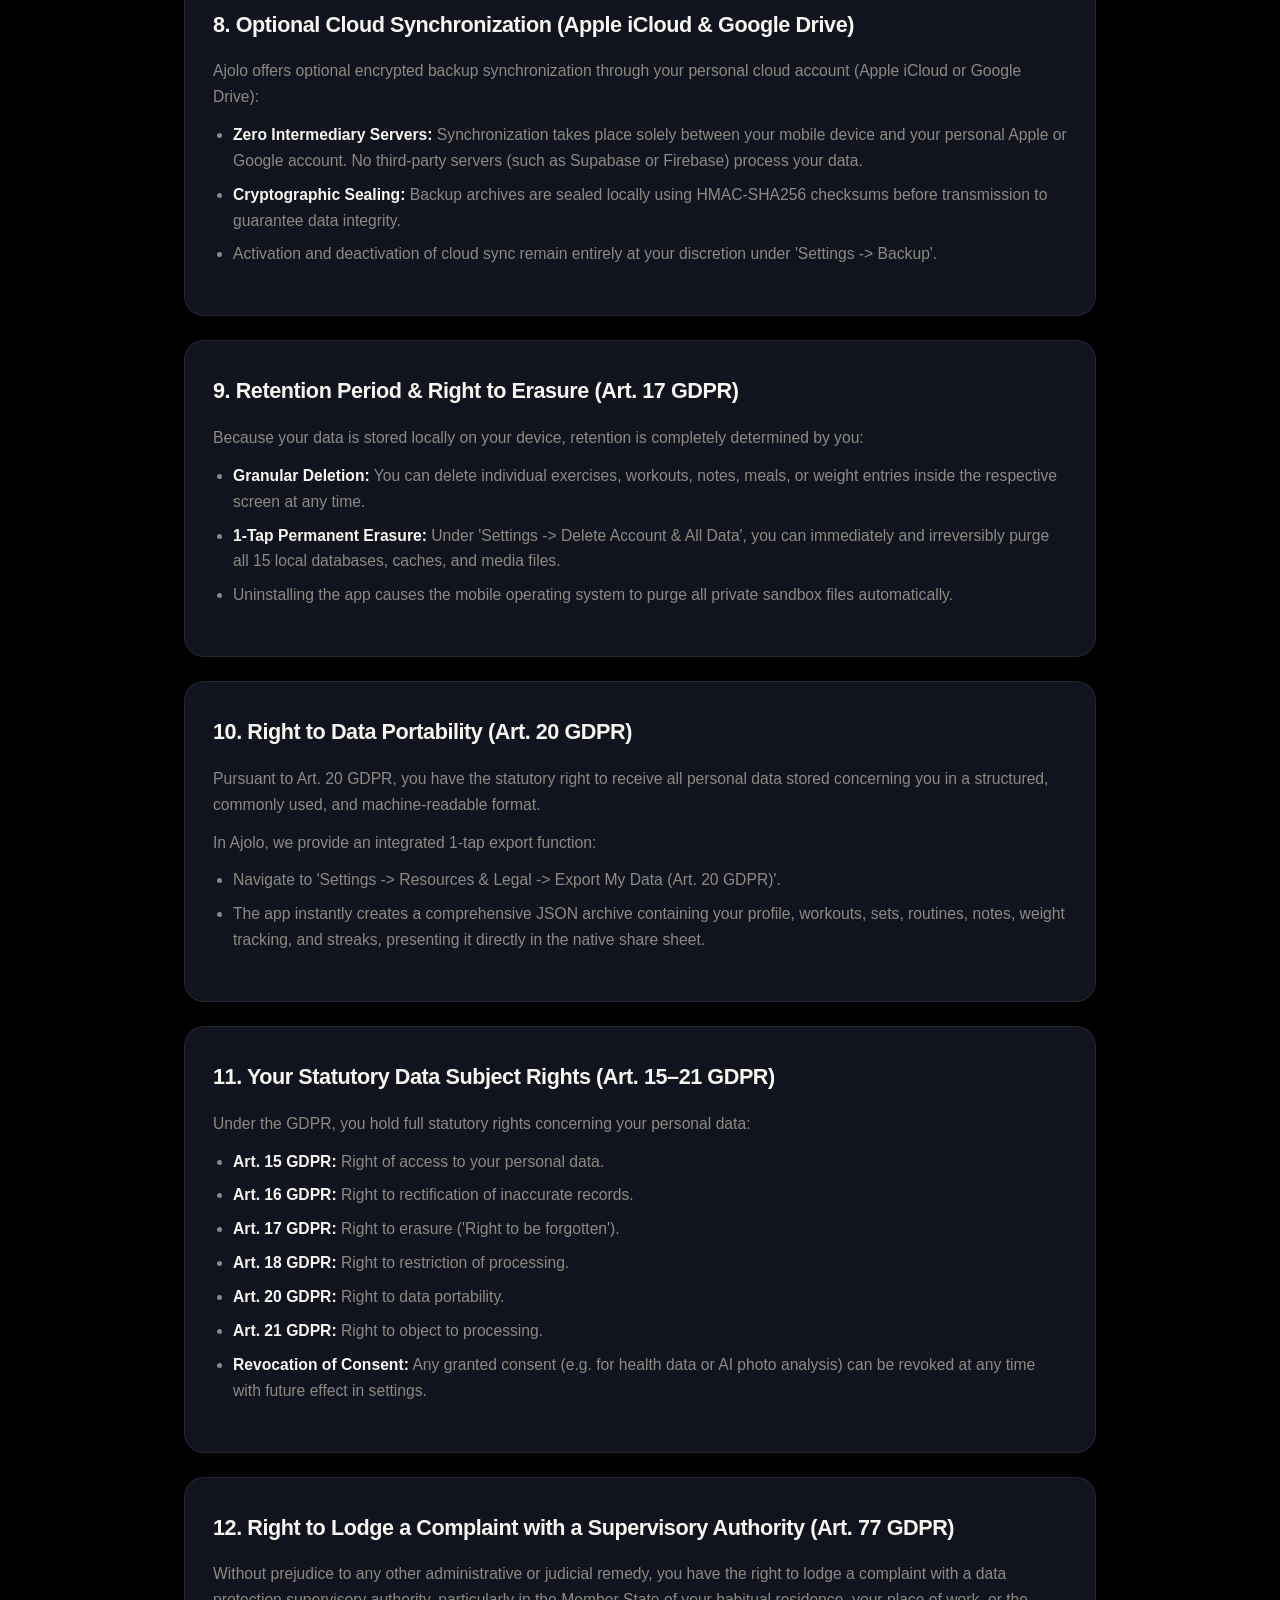
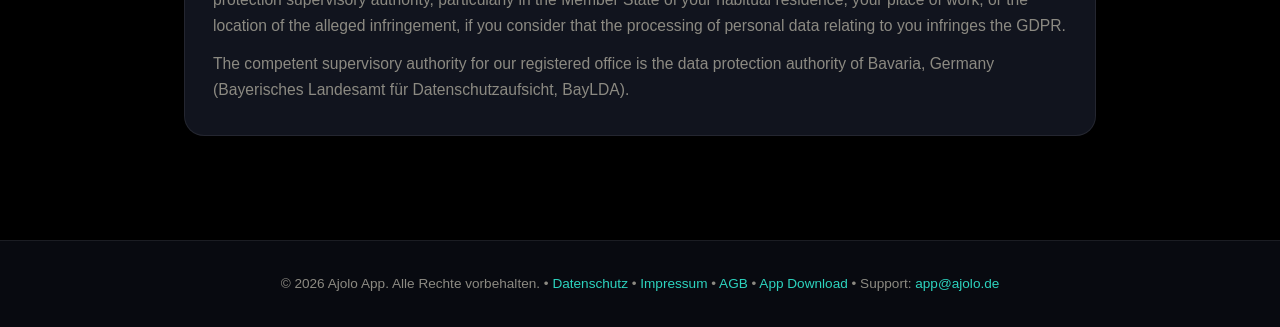
==== commit d72c5e8a: "docs(legal): update operator to Ajolo GmbH i.Gr. and update stand date to 17.10.2026" ====
--- a/index.html
+++ b/index.html
@@ -372,7 +372,7 @@
         <span class="badge">🔒 Privacy by Design (Lokale Sandbox)</span>
         <span class="badge">🍎 Apple Health & HealthKit Safe</span>
         <span class="badge">🤖 Google Health Connect Validated</span>
-        <span class="badge">Stand: September 2026</span>
+        <span class="badge">Stand: 17.10.2026</span>
       </div>
     </div>
 
@@ -381,7 +381,7 @@
         <article class="section-card">
           <h2>1. Verantwortliche Stelle & Kontakt (Art. 13 DSGVO)</h2>
           <div><p>Verantwortlicher für die Verarbeitung personenbezogener Daten in Ajolo im Sinne von Art. 4 Nr. 7 DSGVO:</p>
-<p>Sebastian Kehrls<br>Einzelunternehmer, Geschäftsbezeichnung „Ajolo“<br>Yorckstraße 22, 93049 Regensburg, Deutschland</p>
+<p>Ajolo GmbH i.Gr.<br>Yorckstraße 22, 93049 Regensburg, Deutschland</p>
 <p>Kontakt und Datenschutzanfragen: <a href="mailto:app@ajolo.de">app@ajolo.de</a><br>Telefon: +49 179 4324782</p>
 <p>Bei Fragen zur Verarbeitung deiner personenbezogenen Daten, zur Ausübung deiner Betroffenenrechte oder zum Datenschutz kannst du dich jederzeit vertrauensvoll an uns wenden.</p></div>
         </article>
@@ -459,7 +459,7 @@
         <article class="section-card">
           <h2>1. Data Controller & Contact (Art. 13 GDPR)</h2>
           <div><p>Controller for processing personal data in Ajolo under Art. 4(7) GDPR:</p>
-<p>Sebastian Kehrls<br>Sole trader, trading as “Ajolo”<br>Yorckstraße 22, 93049 Regensburg, Deutschland</p>
+<p>Ajolo GmbH i.Gr.<br>Yorckstraße 22, 93049 Regensburg, Deutschland</p>
 <p>Contact and privacy enquiries: <a href="mailto:app@ajolo.de">app@ajolo.de</a><br>Telephone: +49 179 4324782</p>
 <p>If you have any questions regarding the processing of your personal data or exercising your statutory rights as a data subject, feel free to contact us at any time.</p></div>
         </article>
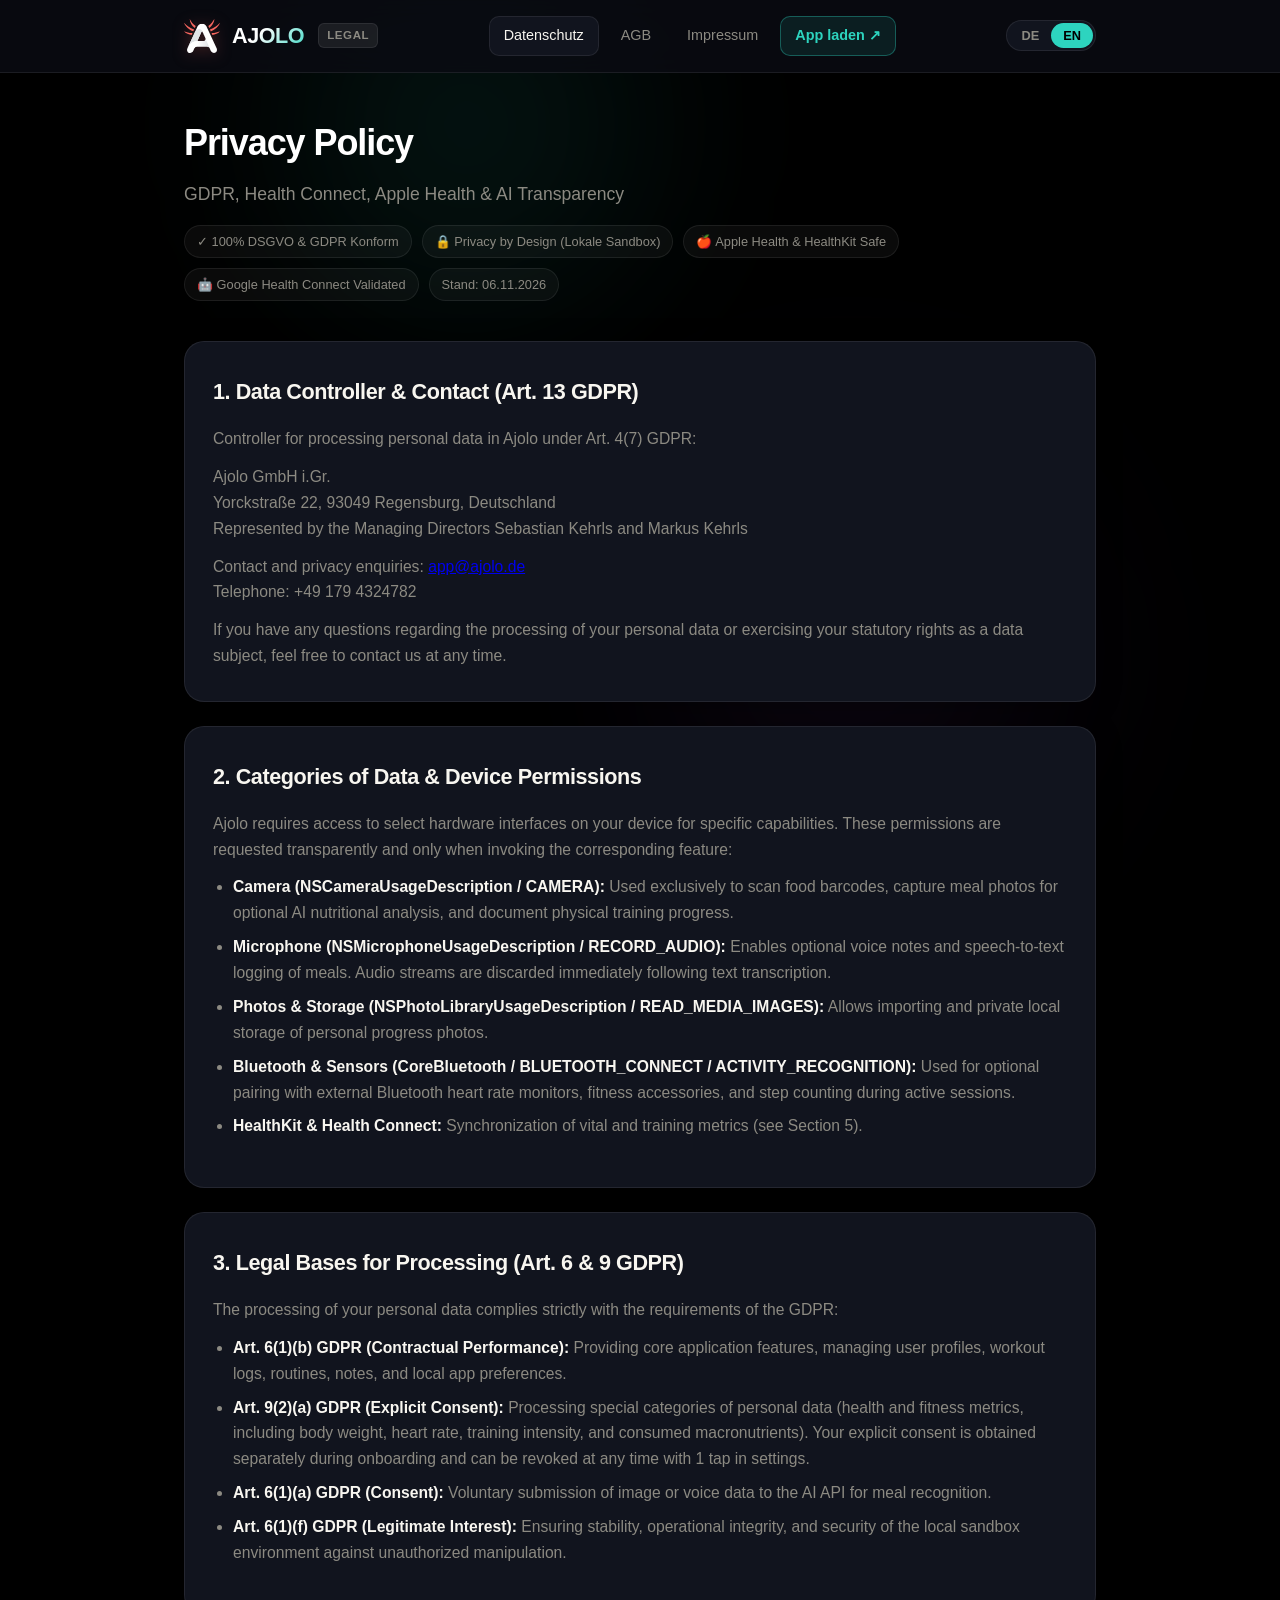
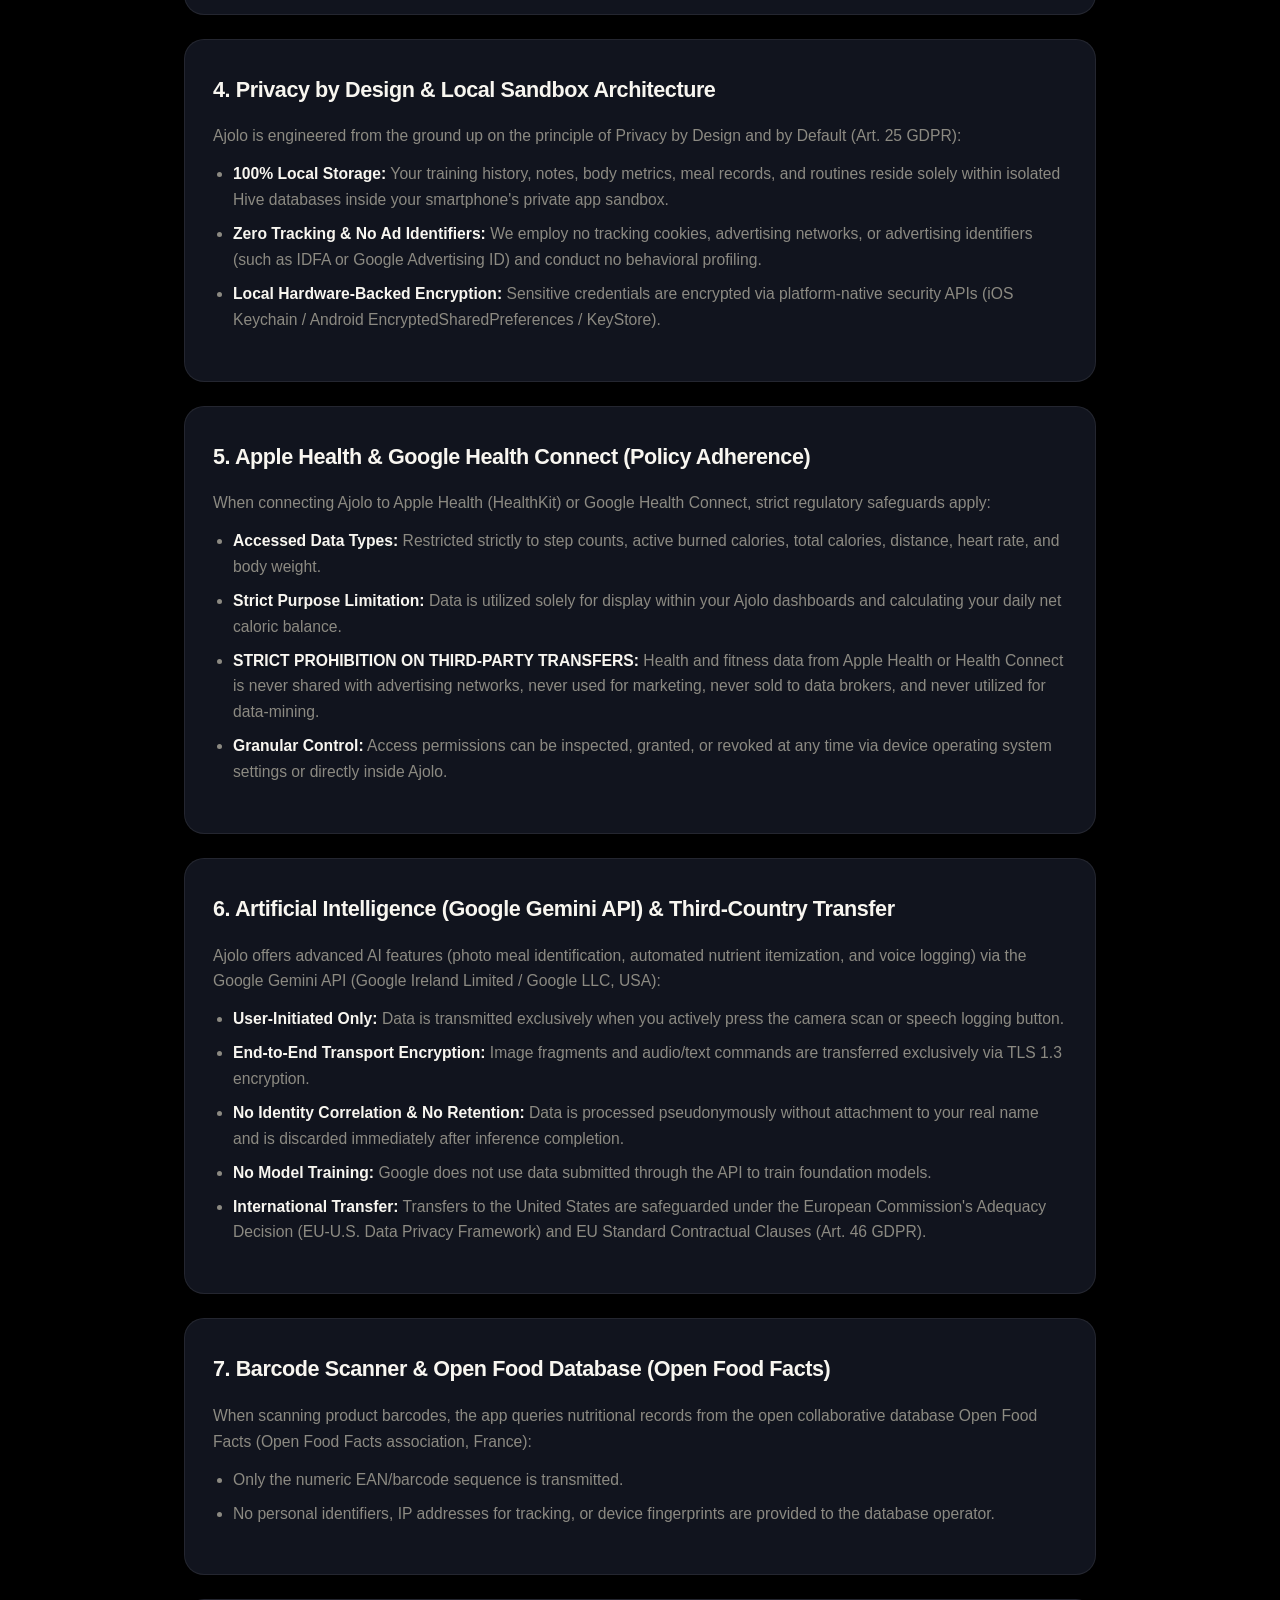
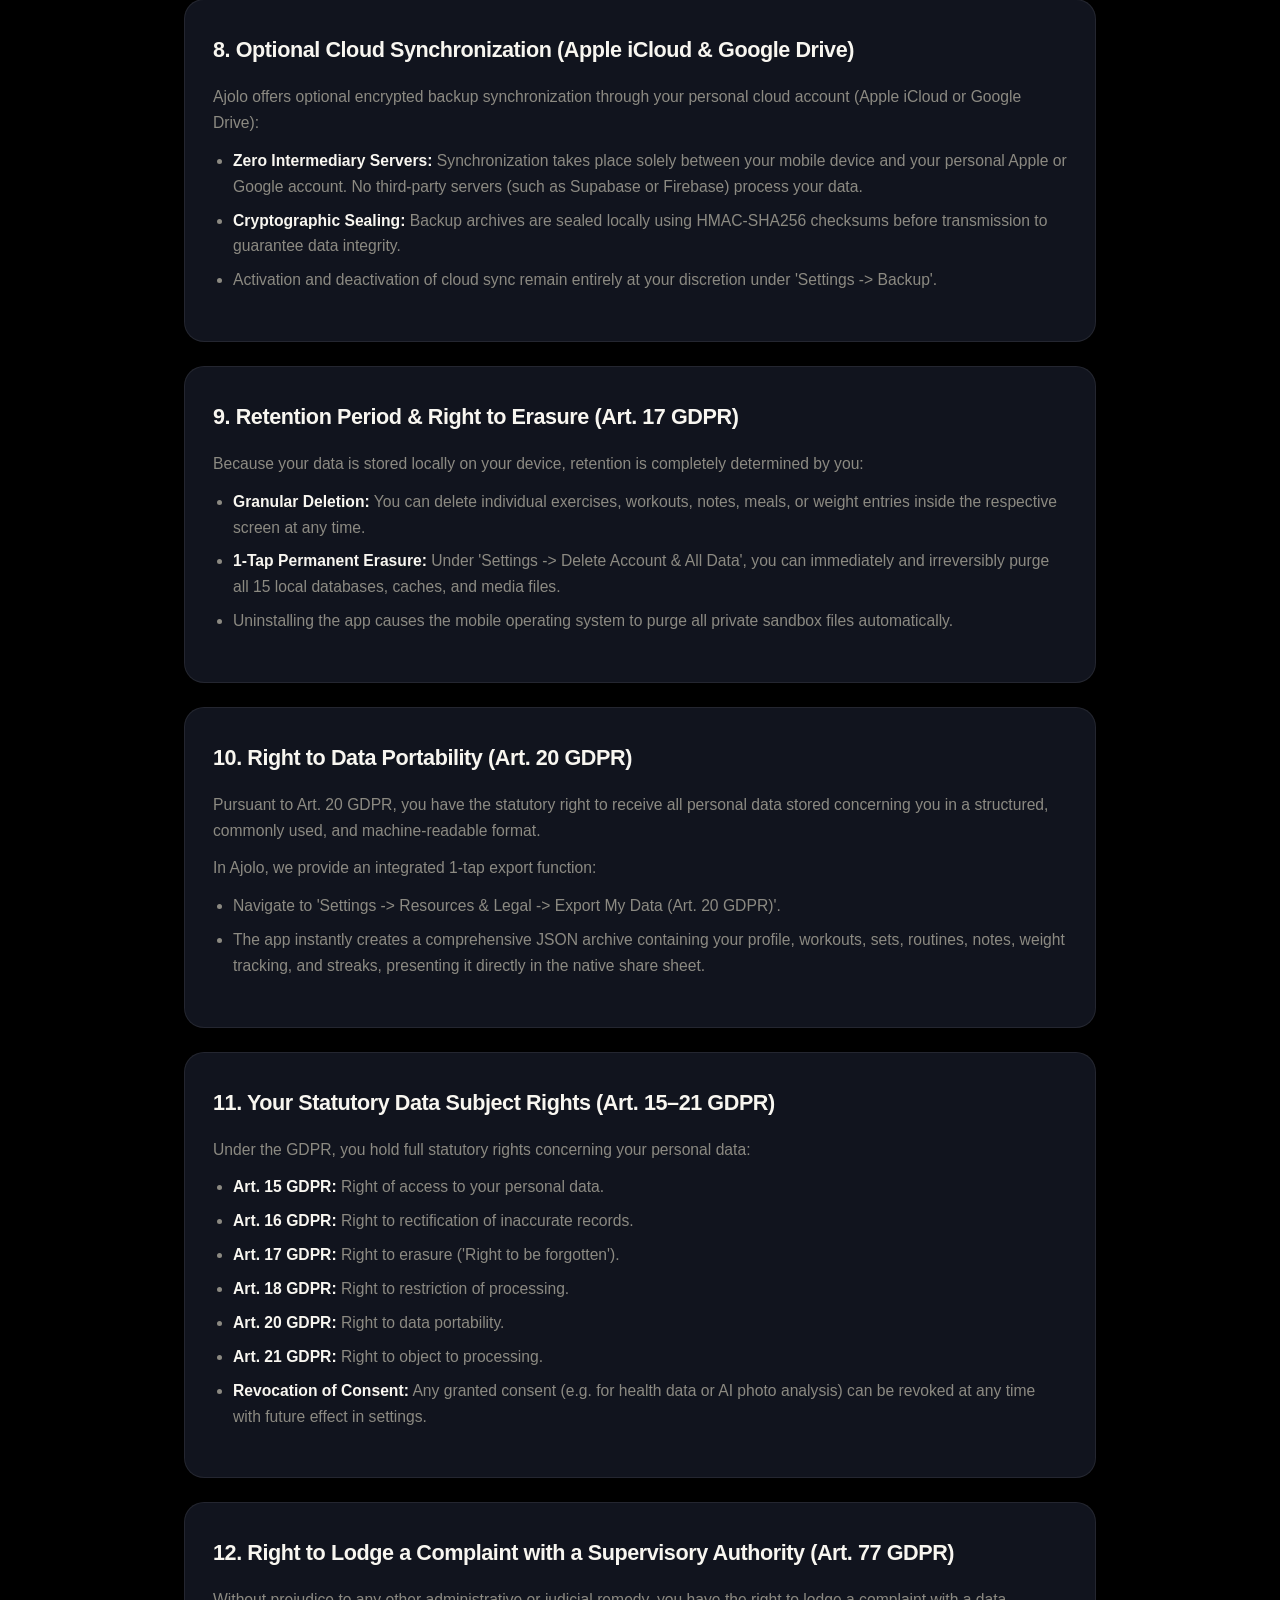
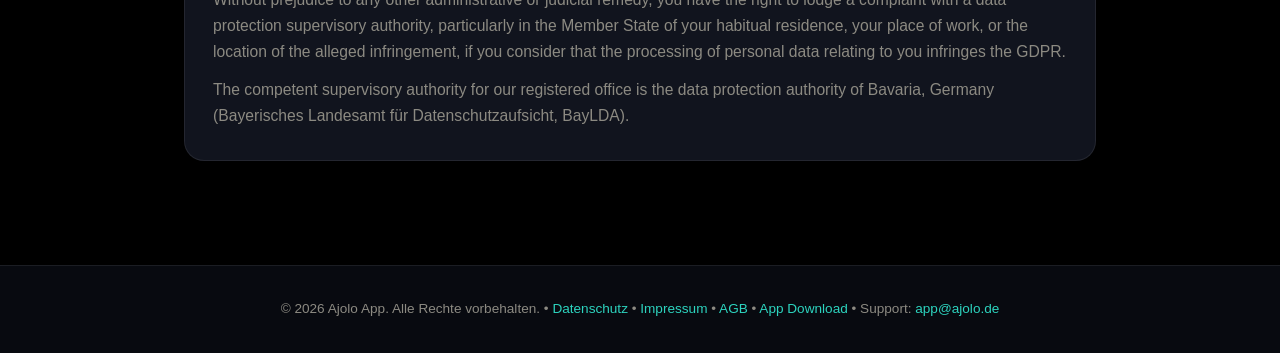
==== commit c183548b: "Impressum und Datenschutz: Geschäftsführer und Handelsregister ergänzt Co-Authored-By: Claude Sonnet" ====
--- a/index.html
+++ b/index.html
@@ -372,7 +372,7 @@
         <span class="badge">🔒 Privacy by Design (Lokale Sandbox)</span>
         <span class="badge">🍎 Apple Health & HealthKit Safe</span>
         <span class="badge">🤖 Google Health Connect Validated</span>
-        <span class="badge">Stand: 17.10.2026</span>
+        <span class="badge">Stand: 06.11.2026</span>
       </div>
     </div>
 
@@ -381,7 +381,7 @@
         <article class="section-card">
           <h2>1. Verantwortliche Stelle & Kontakt (Art. 13 DSGVO)</h2>
           <div><p>Verantwortlicher für die Verarbeitung personenbezogener Daten in Ajolo im Sinne von Art. 4 Nr. 7 DSGVO:</p>
-<p>Ajolo GmbH i.Gr.<br>Yorckstraße 22, 93049 Regensburg, Deutschland</p>
+<p>Ajolo GmbH i.Gr.<br>Yorckstraße 22, 93049 Regensburg, Deutschland<br>Vertreten durch die Geschäftsführer Sebastian Kehrls und Markus Kehrls</p>
 <p>Kontakt und Datenschutzanfragen: <a href="mailto:app@ajolo.de">app@ajolo.de</a><br>Telefon: +49 179 4324782</p>
 <p>Bei Fragen zur Verarbeitung deiner personenbezogenen Daten, zur Ausübung deiner Betroffenenrechte oder zum Datenschutz kannst du dich jederzeit vertrauensvoll an uns wenden.</p></div>
         </article>
@@ -459,7 +459,7 @@
         <article class="section-card">
           <h2>1. Data Controller & Contact (Art. 13 GDPR)</h2>
           <div><p>Controller for processing personal data in Ajolo under Art. 4(7) GDPR:</p>
-<p>Ajolo GmbH i.Gr.<br>Yorckstraße 22, 93049 Regensburg, Deutschland</p>
+<p>Ajolo GmbH i.Gr.<br>Yorckstraße 22, 93049 Regensburg, Deutschland<br>Represented by the Managing Directors Sebastian Kehrls and Markus Kehrls</p>
 <p>Contact and privacy enquiries: <a href="mailto:app@ajolo.de">app@ajolo.de</a><br>Telephone: +49 179 4324782</p>
 <p>If you have any questions regarding the processing of your personal data or exercising your statutory rights as a data subject, feel free to contact us at any time.</p></div>
         </article>
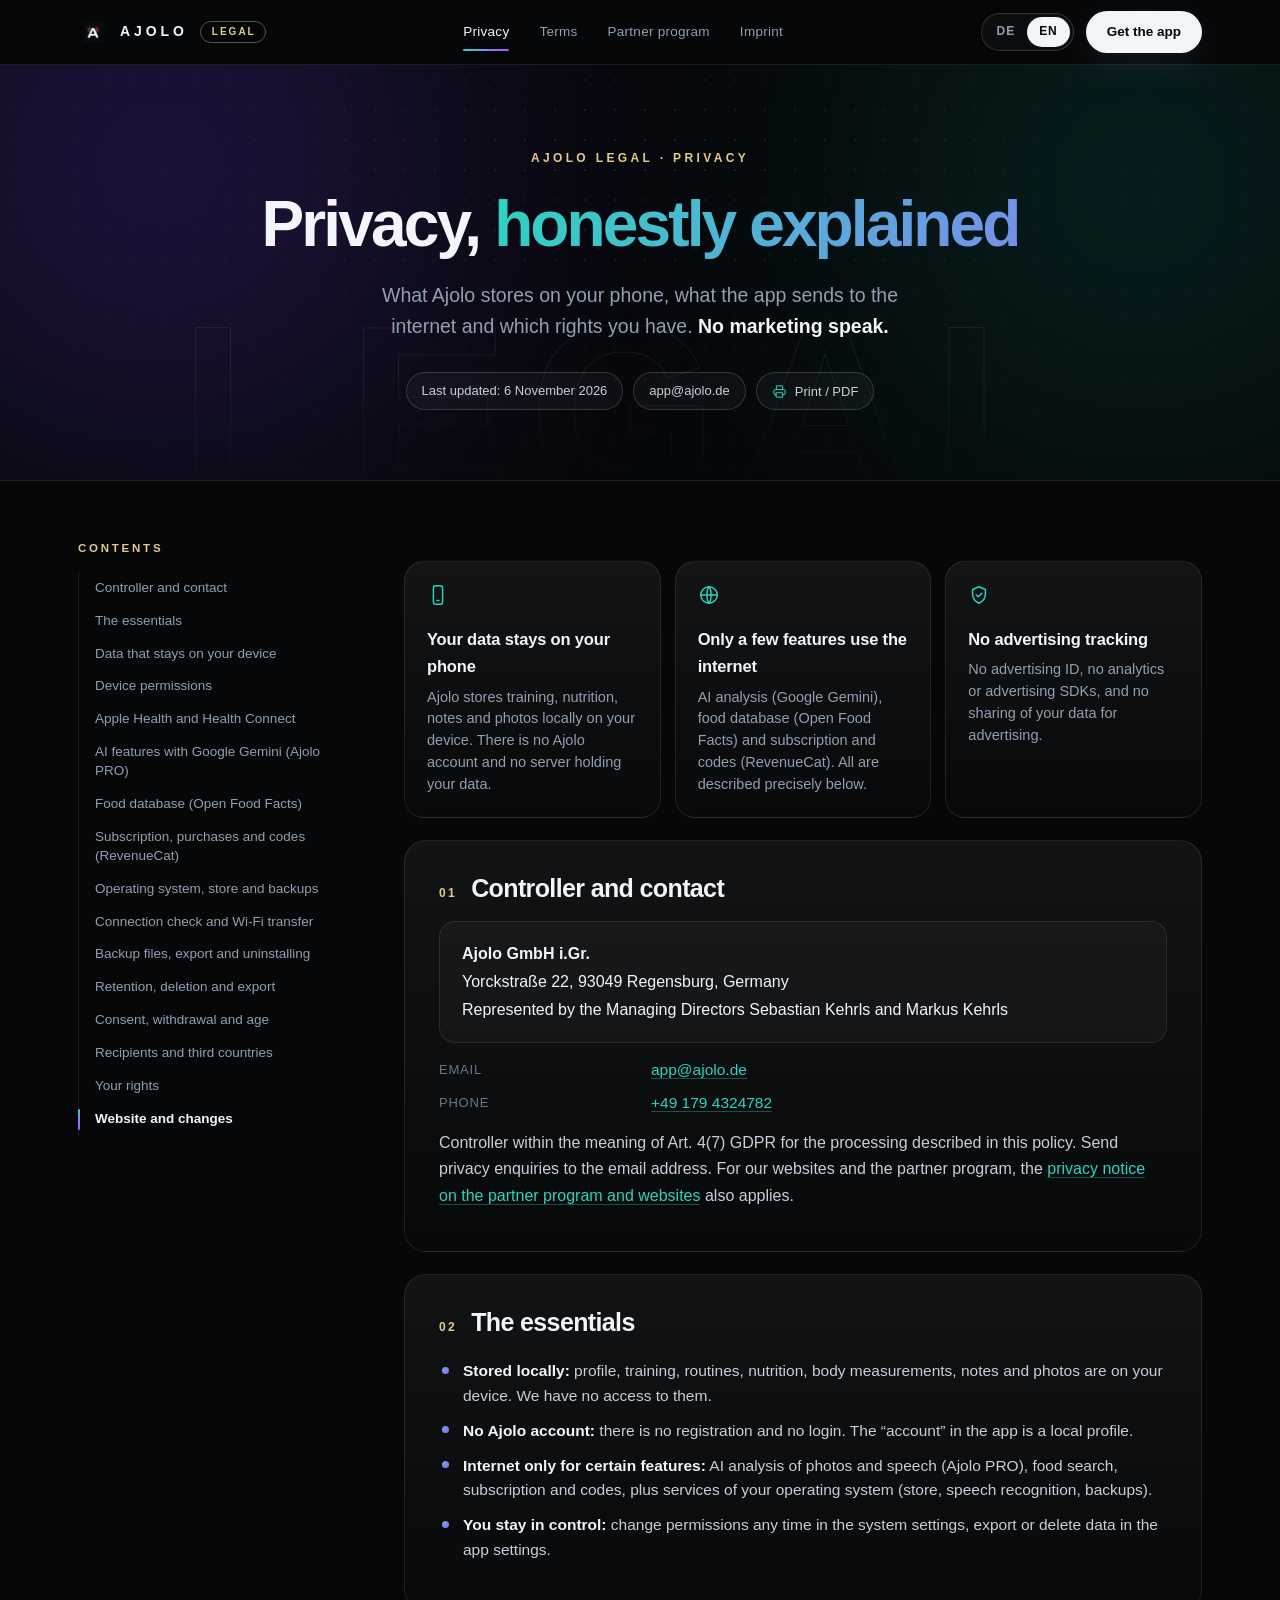
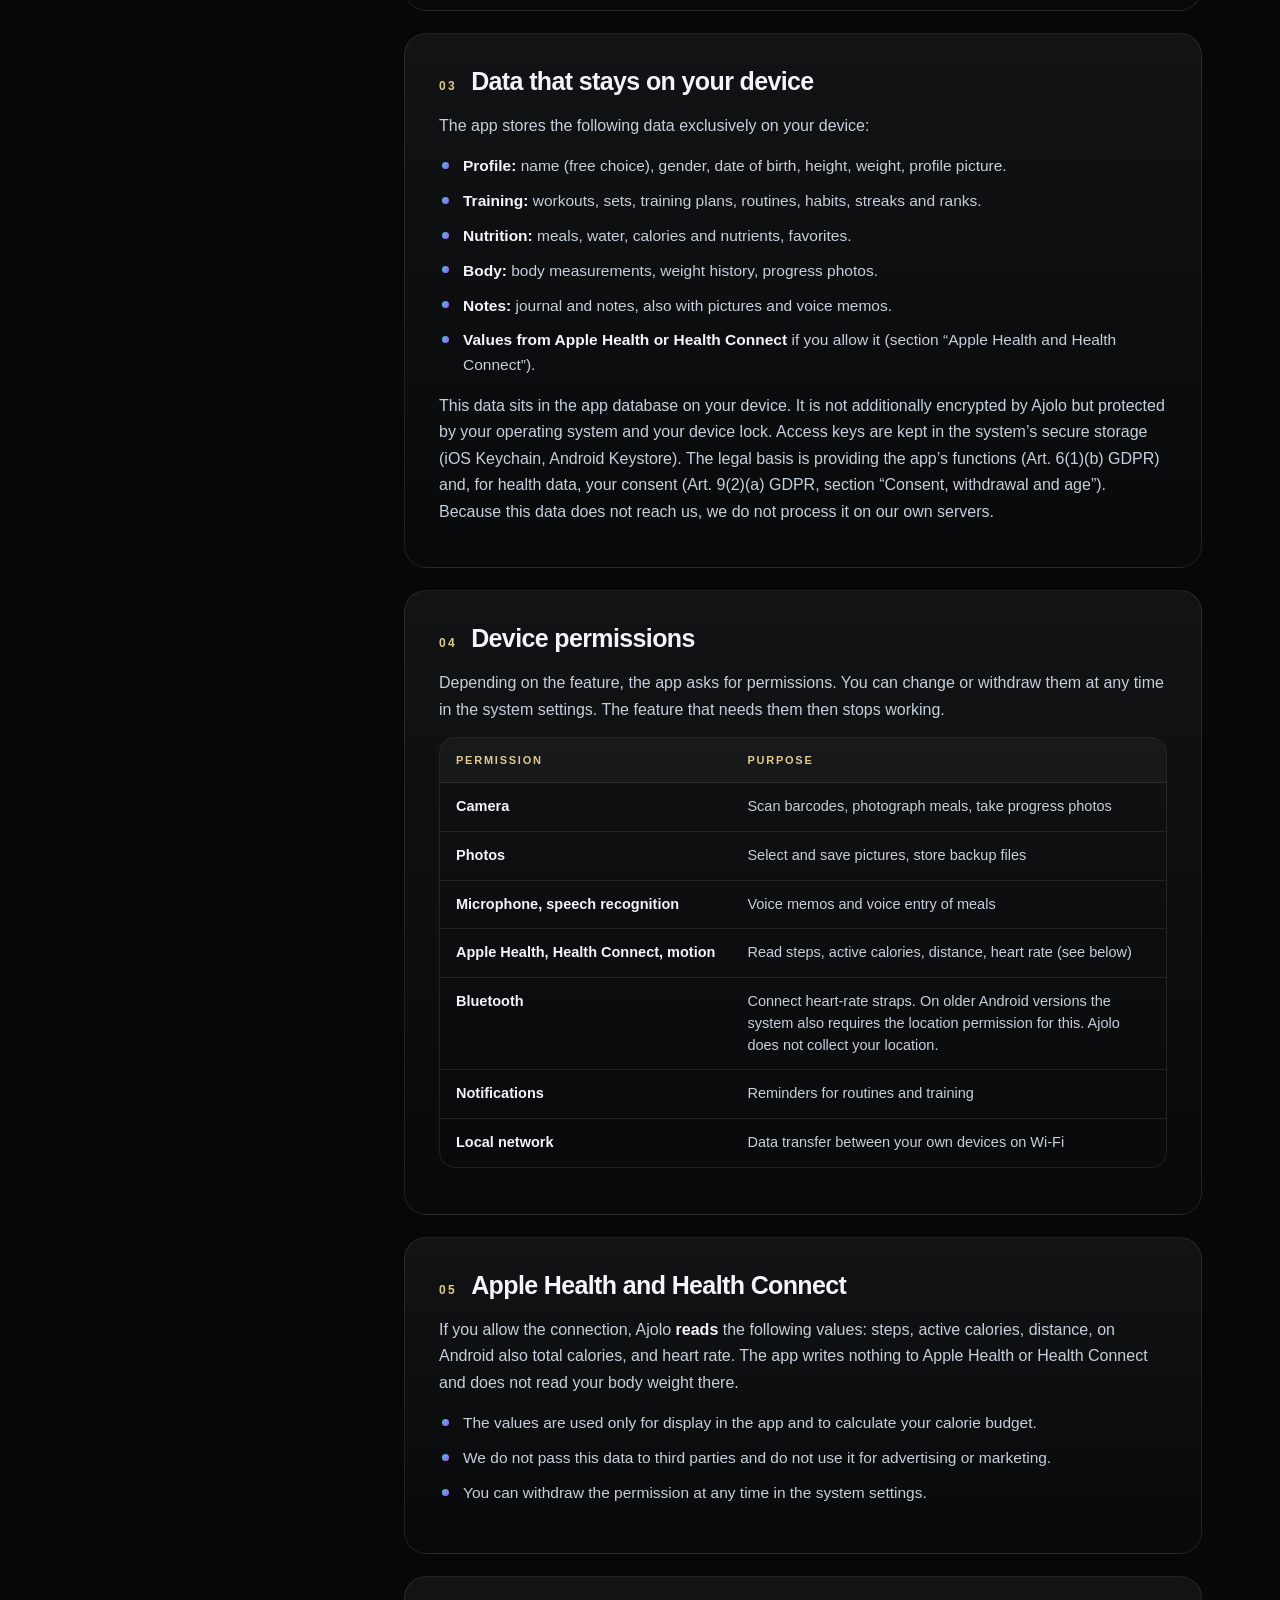
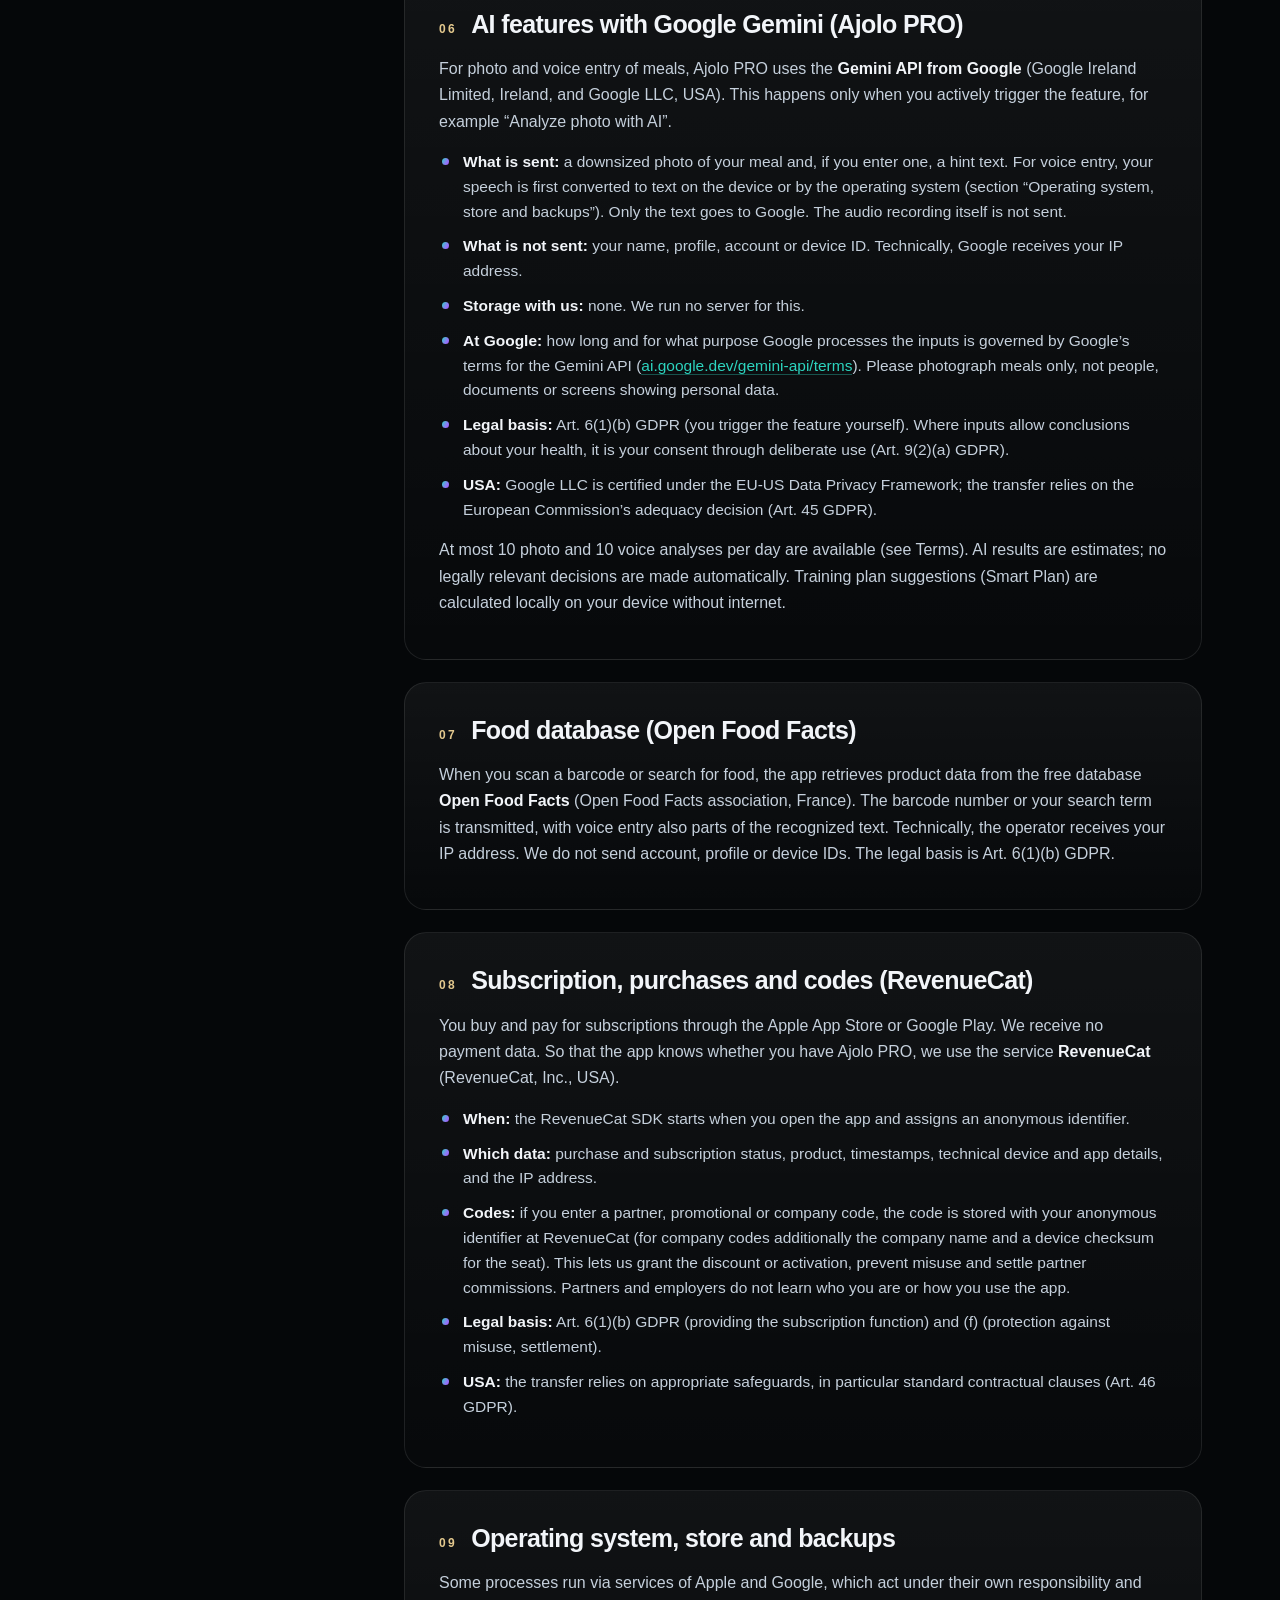
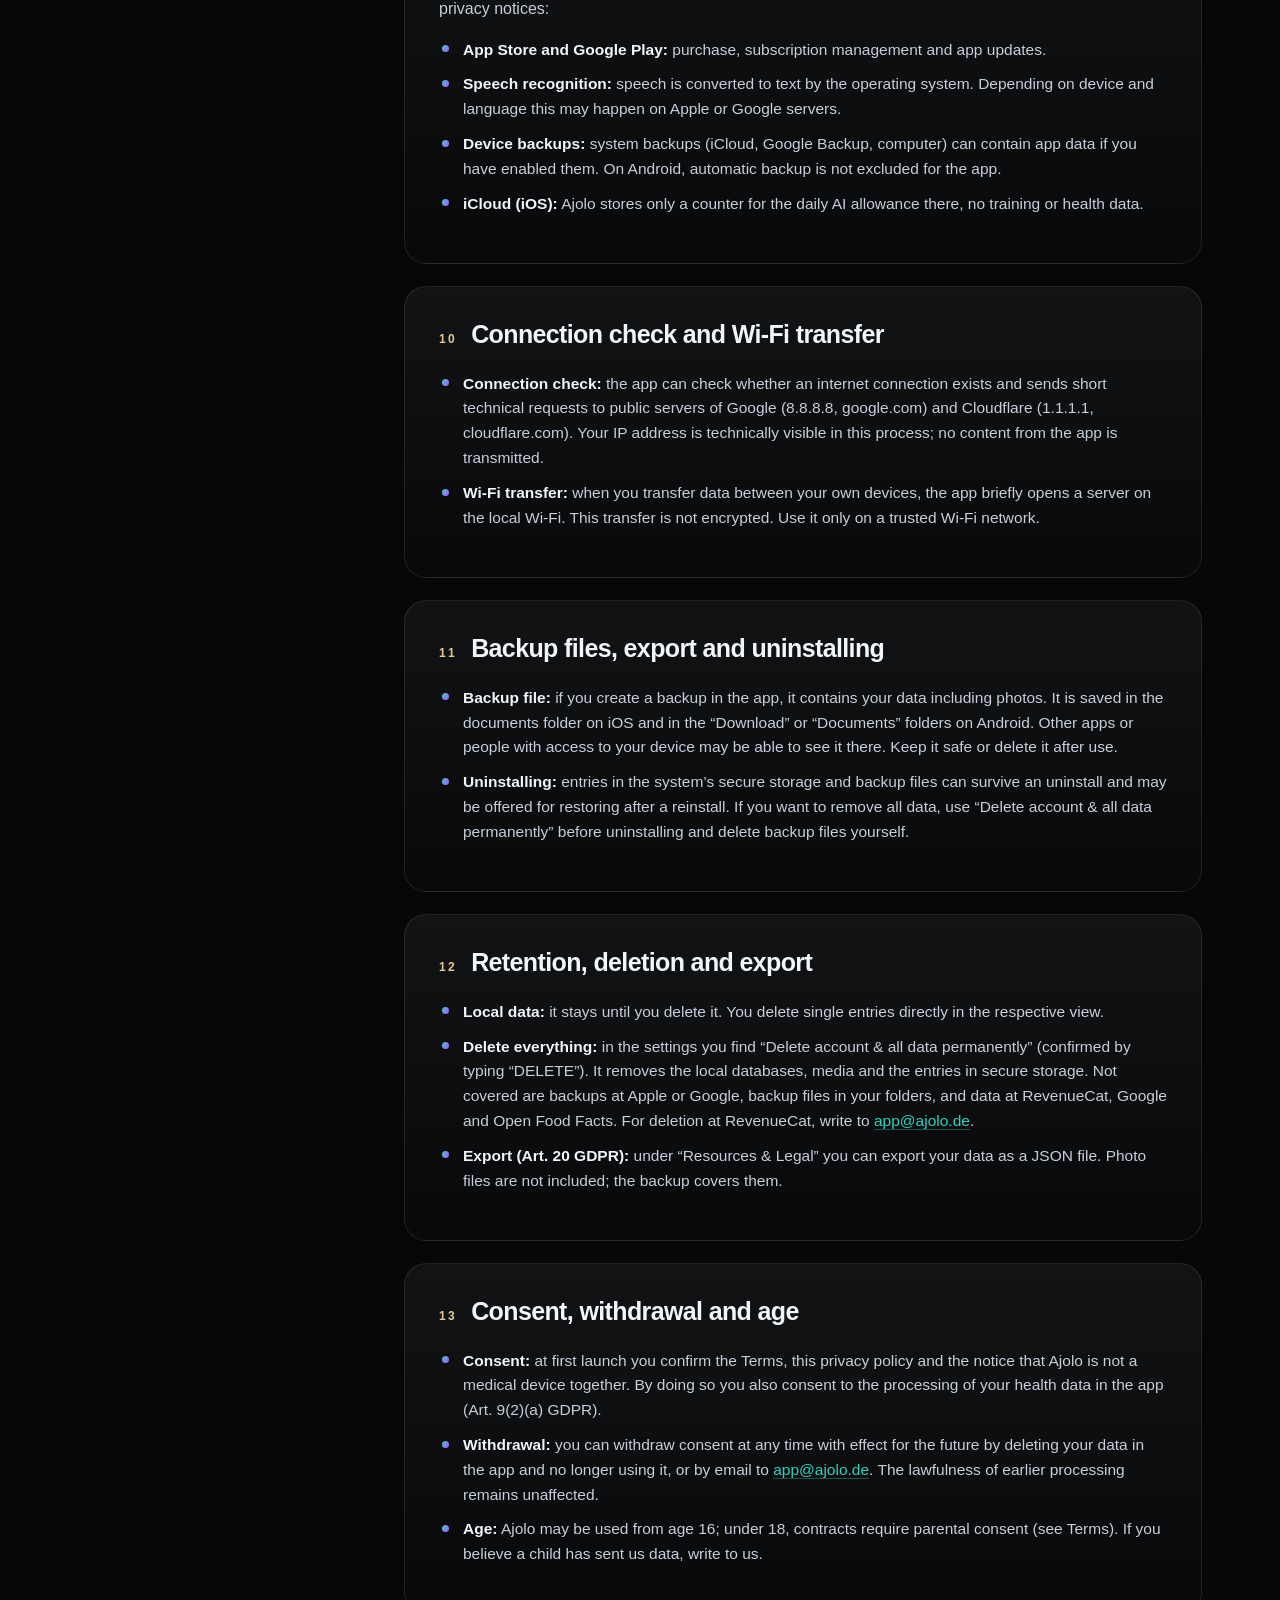
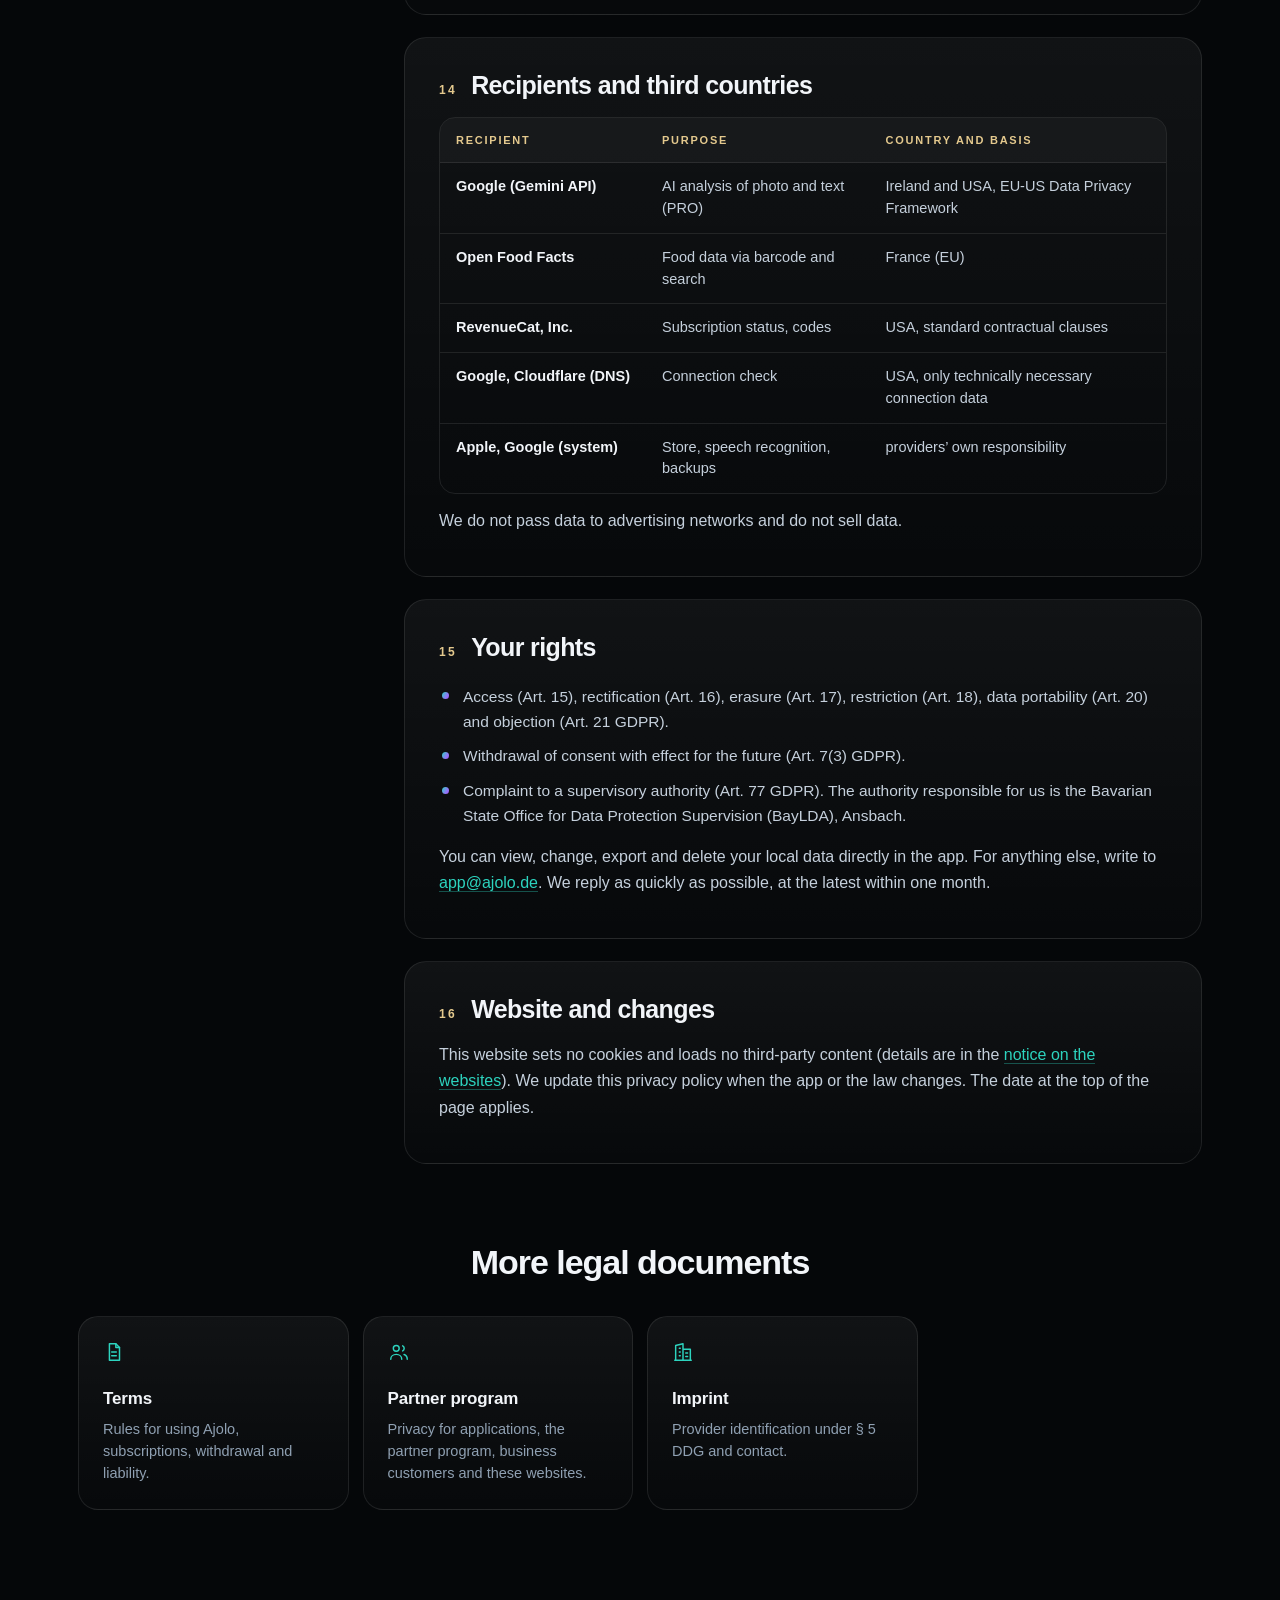
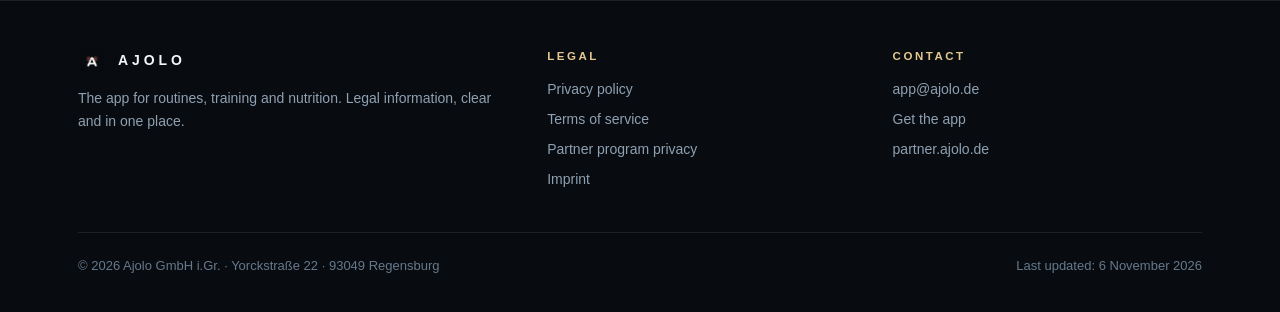
==== commit 42682759: "Legal-Portal neu: Premium-Design, AGB wie in der App, neue ehrliche Datenschutzerklärung, Partnerpro" ====
--- a/index.html
+++ b/index.html
@@ -1,541 +1,249 @@
-<!DOCTYPE html>
-<html lang="de">
+<!doctype html>
+<html lang="de" data-lang="de" data-title-de="Datenschutzerklärung • Ajolo Legal" data-title-en="Privacy Policy • Ajolo Legal" data-desc-de="Datenschutzerklärung der Ajolo App: Was auf deinem Gerät bleibt, was ins Internet gesendet wird, an wen und welche Rechte du hast." data-desc-en="Privacy policy of the Ajolo app: what stays on your device, what is sent to the internet, to whom, and which rights you have.">
 <head>
-  <meta charset="UTF-8">
-  <meta name="viewport" content="width=device-width, initial-scale=1.0">
-  <title>Datenschutzerklärung • Ajolo</title>
-  <meta name="description" content="Offizielle Datenschutzerklärung, Impressum und rechtliche Dokumente für die mobile App Ajolo (iOS & Android).">
-  <meta name="robots" content="index, follow">
-  <style>
-:root {
-  --bg: #000000;
-  --bg-subtle: #0a0c13;
-  --surface: #11141e;
-  --surface-hover: #161a27;
-  --surface-border: rgba(255, 255, 255, 0.08);
-  --surface-border-active: rgba(45, 212, 191, 0.35);
-  --text-main: #f8f6f0;
-  --text-muted: #8c8a82;
-  --text-dim: #555555;
-  --accent: #2dd4bf;
-  --accent-hover: #14b8a6;
-  --accent-glow: rgba(45, 212, 191, 0.2);
-  --purple: #a855f7;
-  --purple-glow: rgba(168, 85, 247, 0.18);
-  --coral-glow: rgba(246, 102, 95, 0.25);
-  --tag-bg: rgba(255, 255, 255, 0.04);
-  --font-sans: -apple-system, BlinkMacSystemFont, "SF Pro Display", "SF Pro Text", "Segoe UI", Roboto, Helvetica, Arial, sans-serif;
-}
-
-* { box-sizing: border-box; margin: 0; padding: 0; }
-body {
-  background-color: var(--bg);
-  color: var(--text-main);
-  font-family: var(--font-sans);
-  line-height: 1.65;
-  -webkit-font-smoothing: antialiased;
-  padding: 0;
-  margin: 0;
-  min-height: 100vh;
-  position: relative;
-}
-
-/* Ambient Background Glow */
-.ambient-bg {
-  position: fixed;
-  top: 0;
-  left: 0;
-  right: 0;
-  bottom: 0;
-  pointer-events: none;
-  z-index: 0;
-  overflow: hidden;
-}
-
-.glow-cyan {
-  position: absolute;
-  top: -150px;
-  left: 15%;
-  width: 550px;
-  height: 550px;
-  background: radial-gradient(circle, var(--accent-glow) 0%, rgba(0,0,0,0) 70%);
-  filter: blur(80px);
-  opacity: 0.6;
-}
-
-.glow-purple {
-  position: absolute;
-  top: 350px;
-  right: 10%;
-  width: 600px;
-  height: 600px;
-  background: radial-gradient(circle, var(--purple-glow) 0%, rgba(0,0,0,0) 70%);
-  filter: blur(90px);
-  opacity: 0.5;
-}
-
-.page-wrapper {
-  position: relative;
-  z-index: 1;
-}
-
-header {
-  position: sticky;
-  top: 0;
-  z-index: 100;
-  background: rgba(10, 12, 19, 0.8);
-  border-bottom: 1px solid var(--surface-border);
-  backdrop-filter: blur(16px);
-  -webkit-backdrop-filter: blur(16px);
-}
-
-.header-container {
-  max-width: 960px;
-  margin: 0 auto;
-  padding: 16px 24px;
-  display: flex;
-  align-items: center;
-  justify-content: space-between;
-  flex-wrap: wrap;
-  gap: 16px;
-}
-
-.brand {
-  display: flex;
-  align-items: center;
-  gap: 12px;
-  text-decoration: none;
-  color: var(--text-main);
-}
-
-.brand-logo-img {
-  width: 36px;
-  height: 36px;
-  object-fit: contain;
-  filter: drop-shadow(0 2px 8px var(--coral-glow));
-}
-
-.brand-title {
-  font-size: 1.35rem;
-  font-weight: 800;
-  letter-spacing: -0.02em;
-  background: linear-gradient(135deg, #ffffff 40%, var(--accent) 100%);
-  -webkit-background-clip: text;
-  -webkit-text-fill-color: transparent;
-}
-
-.legal-badge {
-  font-size: 0.72rem;
-  font-weight: 700;
-  padding: 2px 8px;
-  border-radius: 6px;
-  background: rgba(255, 255, 255, 0.08);
-  color: var(--text-muted);
-  border: 1px solid var(--surface-border);
-  margin-left: 2px;
-  text-transform: uppercase;
-  letter-spacing: 0.05em;
-}
-
-nav {
-  display: flex;
-  align-items: center;
-  gap: 8px;
-  flex-wrap: wrap;
-}
-
-nav a {
-  color: var(--text-muted);
-  text-decoration: none;
-  font-size: 0.9rem;
-  font-weight: 500;
-  padding: 7px 14px;
-  border-radius: 10px;
-  transition: all 0.2s ease;
-}
-
-nav a:hover, nav a.active {
-  color: var(--text-main);
-  background: var(--surface);
-  border: 1px solid var(--surface-border);
-}
-
-.btn-store {
-  background: rgba(45, 212, 191, 0.1) !important;
-  border: 1px solid var(--surface-border-active) !important;
-  color: var(--accent) !important;
-  font-weight: 600 !important;
-}
-
-.btn-store:hover {
-  background: var(--accent) !important;
-  color: #000000 !important;
-  border-color: var(--accent) !important;
-}
-
-.lang-switch {
-  display: inline-flex;
-  background: var(--surface);
-  border: 1px solid var(--surface-border);
-  border-radius: 20px;
-  padding: 2px;
-}
-
-.lang-btn {
-  background: transparent;
-  border: none;
-  color: var(--text-muted);
-  font-size: 0.8rem;
-  font-weight: 600;
-  padding: 5px 12px;
-  border-radius: 16px;
-  cursor: pointer;
-  transition: all 0.2s;
-}
-
-.lang-btn.active {
-  background: var(--accent);
-  color: #000000;
-}
-
-.container {
-  max-width: 960px;
-  margin: 0 auto;
-  padding: 40px 24px 80px;
-}
-
-.hero {
-  margin-bottom: 40px;
-  text-align: left;
-}
-
-.hero h1 {
-  font-size: 2.25rem;
-  font-weight: 800;
-  letter-spacing: -0.03em;
-  margin-bottom: 8px;
-  background: linear-gradient(135deg, #ffffff 40%, var(--accent) 100%);
-  -webkit-background-clip: text;
-  -webkit-text-fill-color: transparent;
-}
-
-.hero p {
-  color: var(--text-muted);
-  font-size: 1.1rem;
-}
-
-.meta-badges {
-  display: flex;
-  flex-wrap: wrap;
-  gap: 10px;
-  margin-top: 16px;
-}
-
-.badge {
-  display: inline-flex;
-  align-items: center;
-  gap: 6px;
-  background: var(--tag-bg);
-  border: 1px solid var(--surface-border);
-  padding: 5px 12px;
-  border-radius: 20px;
-  font-size: 0.8rem;
-  font-weight: 500;
-  color: var(--text-muted);
-}
-
-.section-card {
-  background: var(--surface);
-  border: 1px solid var(--surface-border);
-  border-radius: 20px;
-  padding: 32px 28px;
-  margin-bottom: 24px;
-  box-shadow: 0 4px 24px rgba(0, 0, 0, 0.4);
-  transition: border-color 0.25s ease, transform 0.25s ease;
-}
-
-.section-card:hover {
-  border-color: rgba(255, 255, 255, 0.15);
-  transform: translateY(-2px);
-}
-
-.section-card h2 {
-  font-size: 1.35rem;
-  font-weight: 700;
-  margin-bottom: 16px;
-  letter-spacing: -0.02em;
-  color: var(--text-main);
-  display: flex;
-  align-items: center;
-  gap: 10px;
-}
-
-.section-card p {
-  margin-bottom: 12px;
-  color: var(--text-muted);
-  font-size: 0.98rem;
-  line-height: 1.65;
-}
-
-.section-card p:last-child {
-  margin-bottom: 0;
-}
-
-.section-card ul {
-  margin: 12px 0 16px 20px;
-  color: var(--text-muted);
-  font-size: 0.98rem;
-  line-height: 1.65;
-}
-
-.section-card li {
-  margin-bottom: 8px;
-}
-
-.section-card strong {
-  color: var(--text-main);
-}
-
-footer {
-  border-top: 1px solid var(--surface-border);
-  background: rgba(10, 12, 19, 0.85);
-  padding: 32px 24px;
-  text-align: center;
-  color: var(--text-muted);
-  font-size: 0.85rem;
-}
-
-footer a {
-  color: var(--accent);
-  text-decoration: none;
-  transition: color 0.2s ease;
-}
-
-footer a:hover {
-  text-decoration: underline;
-}
-</style>
-  <script>
-    function setLang(lang) {
-      document.querySelectorAll('.lang-de').forEach(el => el.style.display = lang === 'de' ? 'block' : 'none');
-      document.querySelectorAll('.lang-en').forEach(el => el.style.display = lang === 'en' ? 'block' : 'none');
-      document.getElementById('btn-de').classList.toggle('active', lang === 'de');
-      document.getElementById('btn-en').classList.toggle('active', lang === 'en');
-      document.documentElement.lang = lang;
-      localStorage.setItem('ajolo_legal_lang', lang);
-    }
-    window.addEventListener('DOMContentLoaded', () => {
-      const saved = localStorage.getItem('ajolo_legal_lang') || (navigator.language.startsWith('de') ? 'de' : 'en');
-      setLang(saved);
-    });
-  </script>
-  <link rel="icon" type="image/png" href="assets/ajolo_app_icon.png">
-  <meta name="theme-color" content="#000000">
+<meta charset="utf-8">
+<meta name="viewport" content="width=device-width, initial-scale=1">
+<title>Datenschutzerklärung • Ajolo Legal</title>
+<meta name="description" content="Datenschutzerklärung der Ajolo App: Was auf deinem Gerät bleibt, was ins Internet gesendet wird, an wen und welche Rechte du hast.">
+<meta name="robots" content="index, follow">
+<meta name="theme-color" content="#050709">
+<link rel="canonical" href="https://legal.ajolo.de/">
+<meta property="og:type" content="website">
+<meta property="og:site_name" content="Ajolo Legal">
+<meta property="og:title" content="Datenschutzerklärung • Ajolo Legal">
+<meta property="og:description" content="Datenschutzerklärung der Ajolo App: Was auf deinem Gerät bleibt, was ins Internet gesendet wird, an wen und welche Rechte du hast.">
+<meta property="og:url" content="https://legal.ajolo.de/privacy.html">
+<meta property="og:image" content="https://legal.ajolo.de/assets/ajolo_app_icon.png">
+<meta name="twitter:card" content="summary">
+<link rel="icon" type="image/png" href="assets/ajolo_app_icon.png">
+<link rel="stylesheet" href="assets/legal.css?v=20261106">
+<script>document.documentElement.classList.add('js')</script>
+<noscript><style>.view[hidden]{display:block!important}.js .rv{opacity:1!important;transform:none!important}</style></noscript>
 </head>
 <body>
-    <!-- Ambient Glow Effects -->
-  <div class="ambient-bg">
-    <div class="glow-cyan"></div>
-    <div class="glow-purple"></div>
-  </div>
-
-  <div class="page-wrapper">
-    <header>
-      <div class="header-container">
-        <a href="index.html" class="brand">
-          <img src="assets/ajolo_logo.svg" alt="Ajolo Logo" class="brand-logo-img">
-          <span class="brand-title">AJOLO</span>
-          <span class="legal-badge">Legal</span>
-        </a>
-        <nav>
-          <a href="privacy.html" class="active">Datenschutz</a>
-          <a href="terms.html" class="">AGB</a>
-          <a href="imprint.html" class="">Impressum</a>
-          <a href="https://store.ajolo.de/" class="btn-store" target="_blank" rel="noopener">App laden ↗</a>
-        </nav>
-        <div class="lang-switch">
-          <button id="btn-de" class="lang-btn active" onclick="setLang('de')">DE</button>
-          <button id="btn-en" class="lang-btn" onclick="setLang('en')">EN</button>
-        </div>
-      </div>
-    </header>
-
-  <main class="container">
-    <div class="hero">
-      <h1 class="lang-de">Datenschutzerklärung</h1>
-      <h1 class="lang-en" style="display:none;">Privacy Policy</h1>
-      <p class="lang-de">DSGVO, Health Connect, Apple Health & KI-Transparenz</p>
-      <p class="lang-en" style="display:none;">GDPR, Health Connect, Apple Health & AI Transparency</p>
-      
-      <div class="meta-badges">
-        <span class="badge highlight">✓ 100% DSGVO & GDPR Konform</span>
-        <span class="badge">🔒 Privacy by Design (Lokale Sandbox)</span>
-        <span class="badge">🍎 Apple Health & HealthKit Safe</span>
-        <span class="badge">🤖 Google Health Connect Validated</span>
-        <span class="badge">Stand: 06.11.2026</span>
-      </div>
-    </div>
-
-    <div class="lang-de">
-      
-        <article class="section-card">
-          <h2>1. Verantwortliche Stelle & Kontakt (Art. 13 DSGVO)</h2>
-          <div><p>Verantwortlicher für die Verarbeitung personenbezogener Daten in Ajolo im Sinne von Art. 4 Nr. 7 DSGVO:</p>
-<p>Ajolo GmbH i.Gr.<br>Yorckstraße 22, 93049 Regensburg, Deutschland<br>Vertreten durch die Geschäftsführer Sebastian Kehrls und Markus Kehrls</p>
-<p>Kontakt und Datenschutzanfragen: <a href="mailto:app@ajolo.de">app@ajolo.de</a><br>Telefon: +49 179 4324782</p>
-<p>Bei Fragen zur Verarbeitung deiner personenbezogenen Daten, zur Ausübung deiner Betroffenenrechte oder zum Datenschutz kannst du dich jederzeit vertrauensvoll an uns wenden.</p></div>
-        </article>
-        
-        <article class="section-card">
-          <h2>2. Verarbeitete Datenarten & Geräteberechtigungen</h2>
-          <div><p>Ajolo benötigt für bestimmte Funktionen Zugriff auf Hardware-Schnittstellen deines Mobilgeräts. Diese Berechtigungen werden stets transparent und erst bei Aufruf der jeweiligen Funktion abgefragt:</p>
-<ul><li><strong>Kamera (android.permission.CAMERA / NSCameraUsageDescription):</strong> Dient ausschließlich dem Scannen von Lebensmittel-Barcodes, dem Fotografieren von Mahlzeiten für die optionale KI-Nährwertanalyse sowie der visuellen Übungs- und Fortschrittsdokumentation.</li><li><strong>Mikrofon (RECORD_AUDIO / NSMicrophoneUsageDescription):</strong> Dient der optionalen Sprachaufzeichnung für Notizen sowie der Spracheingabe von Mahlzeiten ('Speech-to-Text'). Audiodaten werden nach der Textumwandlung nicht dauerhaft gespeichert.</li><li><strong>Fotos & Speicher (READ_MEDIA_IMAGES / NSPhotoLibraryUsageDescription):</strong> Ermöglicht das Laden und private Speichern deiner Vorher-Nachher-Körperfortschrittsbilder lokal auf deinem Gerät.</li><li><strong>Bluetooth & Sensoren (BLUETOOTH_CONNECT / ACTIVITY_RECOGNITION / CoreBluetooth):</strong> Dient der optionalen Koppelung mit Bluetooth-Herzfrequenzgurten, Fitness-Trackern und der Schrittzählung während aktiver Trainingseinheiten.</li><li><strong>HealthKit & Health Connect:</strong> Synchronisation von Vital- und Trainingsdaten (siehe Ziffer 5).</li></ul></div>
-        </article>
-        
-        <article class="section-card">
-          <h2>3. Rechtsgrundlagen der Verarbeitung (Art. 6 & 9 DSGVO)</h2>
-          <div><p>Die Verarbeitung deiner Daten erfolgt im strengen Einklang mit den Vorgaben der DSGVO:</p>
-<ul><li><strong>Art. 6 Abs. 1 lit. b DSGVO (Vertragserfüllung):</strong> Zur Bereitstellung der App-Kernfunktionen, Verwaltung von Profilen, Trainingsprotokollen, Übungen, Notizen und App-Einstellungen.</li><li><strong>Art. 9 Abs. 2 lit. a DSGVO (Ausdrückliche Einwilligung):</strong> Für besondere Kategorien personenbezogener Daten (Gesundheits- und Fitnessdaten wie Körpergewicht, Herzfrequenz, Trainingsintensität, Vitaldaten und konsumierte Nährwerte). Deine ausdrückliche Einwilligung wird im Onboarding gesondert eingeholt und kann in den App-Einstellungen jederzeit mit 1 Klick widerrufen werden.</li><li><strong>Art. 6 Abs. 1 lit. a DSGVO (Einwilligung):</strong> Für die optionale Übermittlung von Fotos oder Audioaufnahmen an die KI-Schnittstelle zur Nährwerterkennung.</li><li><strong>Art. 6 Abs. 1 lit. f DSGVO (Berechtigtes Interesse):</strong> Zur Gewährleistung von Stabilität, Integrität und Sicherheit der lokalen Sandbox und Schutz vor Manipulationen.</li></ul></div>
-        </article>
-        
-        <article class="section-card">
-          <h2>4. Privacy by Design & Lokale Sandbox-Architektur</h2>
-          <div><p>Ajolo wurde von Grund auf nach dem Prinzip 'Privacy by Design & Default' (Art. 25 DSGVO) entwickelt:</p>
-<ul><li><strong>100% Lokale Datenspeicherung:</strong> Deine Trainingshistorie, Notizen, Gewichtsverläufe, Mahlzeiten und Routinen werden ausschließlich in den geschützten, isolierten Hive-Datenbanken innerhalb der privaten App-Sandbox deines Smartphones gespeichert.</li><li><strong>Kein Tracking & Keine Werbe-IDs:</strong> Wir verwenden keine Tracking-Cookies, keine Werbenetzwerke, keine Werbe-IDs (wie IDFA oder Google Werbe-ID) und betreiben kein verhaltensbasiertes Profiling.</li><li><strong>Lokale Verschlüsselung:</strong> Sensible Kontoinformationen werden über die nativen Sicherheitskomponenten deines Betriebssystems (iOS Keychain / Android EncryptedSharedPreferences / KeyStore) verschlüsselt hinterlegt.</li></ul></div>
-        </article>
-        
-        <article class="section-card">
-          <h2>5. Apple Health & Google Health Connect (Richtlinienkonformität)</h2>
-          <div><p>Wenn du Ajolo optional mit Apple Health (HealthKit) oder Google Health Connect verbindest, gelten besonders strenge Schutzbestimmungen:</p>
-<ul><li><strong>Gelesene Datenarten:</strong> Ausschließlich Schrittanzahl, verbrannte Aktivitätskalorien, Gesamtkalorien, Distanz, Herzfrequenz und Körpergewicht.</li><li><strong>Strengste Zweckbindung:</strong> Die Daten dienen einzig und allein der lokalen Anzeige in deinen Ajolo-Dashboards und der Verrechnung deines Kalorientagesbudgets.</li><li><strong>KATEGORISCHES WEITERGABEVERBOT:</strong> Gesundheitsdaten aus Apple Health oder Health Connect werden unter keinen Umständen an Werbenetzwerke weitergegeben, zu Marketing- oder Werbezwecken genutzt, an Datenbroker verkauft oder für Data-Mining missbraucht.</li><li><strong>Volle Nutzerkontrolle:</strong> Berechtigungen können jederzeit in den Systemeinstellungen des Betriebssystems oder in den Ajolo-Einstellungen granular aktiviert oder deaktiviert werden.</li></ul></div>
-        </article>
-        
-        <article class="section-card">
-          <h2>6. Künstliche Intelligenz (Google Gemini API) & Drittlandübermittlung</h2>
-          <div><p>Ajolo bietet modernste KI-Funktionen (Foto-Mahlzeitenerkennung, automatische Nährwertaufteilung und Spracheingabe) über die Google Gemini API (Google Ireland Limited / Google LLC, USA):</p>
-<ul><li><strong>Ausschließlich bei aktiver Nutzung:</strong> Daten werden nur dann übertragen, wenn du aktiv auf den Foto-Scan- oder Spracheingabe-Button tippst.</li><li><strong>Verschlüsselte Übertragung:</strong> Die Übermittlung von Bilddaten oder Text-/Sprachbefehlen erfolgt ausschließlich per Ende-zu-Ende Transportverschlüsselung (TLS 1.3).</li><li><strong>Keine Personenverknüpfung & Keine Speicherung:</strong> Die Daten werden pseudonymisiert verarbeitet, nicht mit deinem Nutzerprofil oder Namen verknüpft und unmittelbar nach Abschluss der Nährwertschätzung verworfen.</li><li><strong>Kein Training öffentlicher Modelle:</strong> Google verwendet deine über die API verarbeiteten Daten nicht zum Training von Foundation-Modellen.</li><li><strong>Drittlandübermittlung:</strong> Für die Datenübertragung in die USA besteht ein Angemessenheitsbeschluss der EU-Kommission (EU-U.S. Data Privacy Framework) bzw. Standardvertragsklauseln nach Art. 46 DSGVO.</li></ul></div>
-        </article>
-        
-        <article class="section-card">
-          <h2>7. Barcode-Scanner & Externe Lebensmitteldatenbank (Open Food Facts)</h2>
-          <div><p>Beim Scannen von Produkt-Barcodes ruft die App Produktdaten aus der freien Datenbank Open Food Facts (Open Food Facts association, Frankreich) ab:</p>
-<ul><li>Übertragen wird ausschließlich die numerische EAN/Barcode-Nummer des Produkts.</li><li>Es werden keinerlei personenbezogene Daten, IP-Adressen zu Profilierungszwecken, Gerätekennungen oder Standorte an den Betreiber der Datenbank übertragen.</li></ul></div>
-        </article>
-        
-        <article class="section-card">
-          <h2>8. Optionale Cloud-Sicherung (Apple iCloud & Google Drive)</h2>
-          <div><p>Ajolo bietet eine optionale Datensicherung über deinen persönlichen Cloud-Speicher (Apple iCloud bzw. Google Drive):</p>
-<ul><li><strong>Null Drittserver:</strong> Die Synchronisation erfolgt ausschließlich zwischen deinem Smartphone und deinem persönlichen Apple- oder Google-Konto. Es sind keine externen Datenbanken (wie Supabase oder Firebase) zwischengeschaltet.</li><li><strong>Kryptografische Versiegelung:</strong> Backup-Dateien werden vor dem Upload lokal kryptografisch versiegelt (HMAC-SHA256), um Manipulationen und Datenverfälschungen auszuschließen.</li><li>Die Aktivierung und Deaktivierung des Cloud-Syncs liegt vollständig in deiner Hand (unter 'Einstellungen -> Datensicherung').</li></ul></div>
-        </article>
-        
-        <article class="section-card">
-          <h2>9. Speicherdauer & Recht auf Vergessenwerden (Art. 17 DSGVO)</h2>
-          <div><p>Da deine Daten primär lokal auf deinem Endgerät gespeichert werden, bestimmst du die Speicherdauer vollständig selbst:</p>
-<ul><li><strong>Selektive Löschung:</strong> Du kannst einzelne Workouts, Sätze, Notizen, Mahlzeiten oder Messwerte jederzeit innerhalb der jeweiligen App-Ansicht löschen.</li><li><strong>1-Klick-Gesamtlöschung (Recht auf Vergessenwerden):</strong> Unter 'Einstellungen -> Konto & alle Daten unwiderruflich löschen' kannst du mit einer einzigen Aktion sämtliche lokalen Datenbanken, Boxen, Caches und gespeicherten Mediendateien rückstandslos und unwiderruflich vernichten.</li><li>Bei Deinstallation der App werden alle Sandbox-Dateien durch das Betriebssystem automatisch und vollständig entfernt.</li></ul></div>
-        </article>
-        
-        <article class="section-card">
-          <h2>10. Recht auf Datenübertragbarkeit (Art. 20 DSGVO)</h2>
-          <div><p>Gemäß Art. 20 DSGVO hast du das Recht, deine personenbezogenen Daten in einem strukturierten, gängigen und maschinenlesbaren Format zu erhalten.</p>
-<p>In Ajolo stellen wir hierfür eine direkte 1-Klick-Exportfunktion bereit:</p><ul><li>Rufe 'Einstellungen -> Ressourcen & Rechtliches -> Daten exportieren (Art. 20 DSGVO)' auf.</li><li>Die App generiert in Sekundenschnelle ein vollständiges JSON-Archiv mit deinem Profil, deinen Workouts, Sätzen, Routinen, Notizen, Gewichtsverläufen und Streaks und übergibt es an das native Teilen-Menü deines Smartphones.</li></ul></div>
-        </article>
-        
-        <article class="section-card">
-          <h2>11. Deine Betroffenenrechte (Art. 15–21 DSGVO)</h2>
-          <div><p>Als betroffene Person stehen dir gegenüber uns folgende gesetzliche Rechte nach der DSGVO zu:</p>
-<ul><li><strong>Art. 15 DSGVO (Auskunftsrecht):</strong> Du kannst Auskunft über deine von uns verarbeiteten Daten verlangen.</li><li><strong>Art. 16 DSGVO (Recht auf Berichtigung):</strong> Du kannst die Berichtigung unrichtiger Daten verlangen.</li><li><strong>Art. 17 DSGVO (Recht auf Löschung):</strong> Du kannst die unverzügliche Löschung deiner Daten verlangen ('Recht auf Vergessenwerden').</li><li><strong>Art. 18 DSGVO (Einschränkung der Verarbeitung):</strong> Du kannst die Einschränkung der Verarbeitung verlangen.</li><li><strong>Art. 20 DSGVO (Datenübertragbarkeit):</strong> Du kannst deine Daten im maschinenlesbaren JSON-Format exportieren.</li><li><strong>Art. 21 DSGVO (Widerspruchsrecht):</strong> Du kannst der Verarbeitung deiner Daten aus Gründen, die sich aus deiner besonderen Situation ergeben, jederzeit widersprechen.</li><li><strong>Widerruf von Einwilligungen:</strong> Eine einmal erteilte Einwilligung (z. B. in die Verarbeitung von Gesundheitsdaten oder KI-Foto-Scans) kannst du jederzeit mit Wirkung für die Zukunft in den Einstellungen widerrufen.</li></ul></div>
-        </article>
-        
-        <article class="section-card">
-          <h2>12. Beschwerderecht bei der Aufsichtsbehörde (Art. 77 DSGVO)</h2>
-          <div><p>Du hast unbeschadet eines anderweitigen verwaltungsrechtlichen oder gerichtlichen Rechtsbehelfs das Recht auf Beschwerde bei einer Datenschutz-Aufsichtsbehörde, insbesondere in dem Mitgliedstaat deines gewöhnlichen Aufenthaltsorts, deines Arbeitsplatzes oder des Orts des mutmaßlichen Verstoßes, wenn du der Ansicht bist, dass die Verarbeitung der dich betreffenden personenbezogenen Daten gegen die DSGVO verstößt.</p>
-<p>Die für uns zuständige Landesdatenschutzbehörde richtet sich nach dem Sitz unseres Unternehmens (in Bayern: Bayerisches Landesamt für Datenschutzaufsicht, BayLDA).</p></div>
-        </article>
-        
-    </div>
-
-    <div class="lang-en" style="display:none;">
-      
-        <article class="section-card">
-          <h2>1. Data Controller & Contact (Art. 13 GDPR)</h2>
-          <div><p>Controller for processing personal data in Ajolo under Art. 4(7) GDPR:</p>
-<p>Ajolo GmbH i.Gr.<br>Yorckstraße 22, 93049 Regensburg, Deutschland<br>Represented by the Managing Directors Sebastian Kehrls and Markus Kehrls</p>
-<p>Contact and privacy enquiries: <a href="mailto:app@ajolo.de">app@ajolo.de</a><br>Telephone: +49 179 4324782</p>
-<p>If you have any questions regarding the processing of your personal data or exercising your statutory rights as a data subject, feel free to contact us at any time.</p></div>
-        </article>
-        
-        <article class="section-card">
-          <h2>2. Categories of Data & Device Permissions</h2>
-          <div><p>Ajolo requires access to select hardware interfaces on your device for specific capabilities. These permissions are requested transparently and only when invoking the corresponding feature:</p>
-<ul><li><strong>Camera (NSCameraUsageDescription / CAMERA):</strong> Used exclusively to scan food barcodes, capture meal photos for optional AI nutritional analysis, and document physical training progress.</li><li><strong>Microphone (NSMicrophoneUsageDescription / RECORD_AUDIO):</strong> Enables optional voice notes and speech-to-text logging of meals. Audio streams are discarded immediately following text transcription.</li><li><strong>Photos & Storage (NSPhotoLibraryUsageDescription / READ_MEDIA_IMAGES):</strong> Allows importing and private local storage of personal progress photos.</li><li><strong>Bluetooth & Sensors (CoreBluetooth / BLUETOOTH_CONNECT / ACTIVITY_RECOGNITION):</strong> Used for optional pairing with external Bluetooth heart rate monitors, fitness accessories, and step counting during active sessions.</li><li><strong>HealthKit & Health Connect:</strong> Synchronization of vital and training metrics (see Section 5).</li></ul></div>
-        </article>
-        
-        <article class="section-card">
-          <h2>3. Legal Bases for Processing (Art. 6 & 9 GDPR)</h2>
-          <div><p>The processing of your personal data complies strictly with the requirements of the GDPR:</p>
-<ul><li><strong>Art. 6(1)(b) GDPR (Contractual Performance):</strong> Providing core application features, managing user profiles, workout logs, routines, notes, and local app preferences.</li><li><strong>Art. 9(2)(a) GDPR (Explicit Consent):</strong> Processing special categories of personal data (health and fitness metrics, including body weight, heart rate, training intensity, and consumed macronutrients). Your explicit consent is obtained separately during onboarding and can be revoked at any time with 1 tap in settings.</li><li><strong>Art. 6(1)(a) GDPR (Consent):</strong> Voluntary submission of image or voice data to the AI API for meal recognition.</li><li><strong>Art. 6(1)(f) GDPR (Legitimate Interest):</strong> Ensuring stability, operational integrity, and security of the local sandbox environment against unauthorized manipulation.</li></ul></div>
-        </article>
-        
-        <article class="section-card">
-          <h2>4. Privacy by Design & Local Sandbox Architecture</h2>
-          <div><p>Ajolo is engineered from the ground up on the principle of Privacy by Design and by Default (Art. 25 GDPR):</p>
-<ul><li><strong>100% Local Storage:</strong> Your training history, notes, body metrics, meal records, and routines reside solely within isolated Hive databases inside your smartphone's private app sandbox.</li><li><strong>Zero Tracking & No Ad Identifiers:</strong> We employ no tracking cookies, advertising networks, or advertising identifiers (such as IDFA or Google Advertising ID) and conduct no behavioral profiling.</li><li><strong>Local Hardware-Backed Encryption:</strong> Sensitive credentials are encrypted via platform-native security APIs (iOS Keychain / Android EncryptedSharedPreferences / KeyStore).</li></ul></div>
-        </article>
-        
-        <article class="section-card">
-          <h2>5. Apple Health & Google Health Connect (Policy Adherence)</h2>
-          <div><p>When connecting Ajolo to Apple Health (HealthKit) or Google Health Connect, strict regulatory safeguards apply:</p>
-<ul><li><strong>Accessed Data Types:</strong> Restricted strictly to step counts, active burned calories, total calories, distance, heart rate, and body weight.</li><li><strong>Strict Purpose Limitation:</strong> Data is utilized solely for display within your Ajolo dashboards and calculating your daily net caloric balance.</li><li><strong>STRICT PROHIBITION ON THIRD-PARTY TRANSFERS:</strong> Health and fitness data from Apple Health or Health Connect is never shared with advertising networks, never used for marketing, never sold to data brokers, and never utilized for data-mining.</li><li><strong>Granular Control:</strong> Access permissions can be inspected, granted, or revoked at any time via device operating system settings or directly inside Ajolo.</li></ul></div>
-        </article>
-        
-        <article class="section-card">
-          <h2>6. Artificial Intelligence (Google Gemini API) & Third-Country Transfer</h2>
-          <div><p>Ajolo offers advanced AI features (photo meal identification, automated nutrient itemization, and voice logging) via the Google Gemini API (Google Ireland Limited / Google LLC, USA):</p>
-<ul><li><strong>User-Initiated Only:</strong> Data is transmitted exclusively when you actively press the camera scan or speech logging button.</li><li><strong>End-to-End Transport Encryption:</strong> Image fragments and audio/text commands are transferred exclusively via TLS 1.3 encryption.</li><li><strong>No Identity Correlation & No Retention:</strong> Data is processed pseudonymously without attachment to your real name and is discarded immediately after inference completion.</li><li><strong>No Model Training:</strong> Google does not use data submitted through the API to train foundation models.</li><li><strong>International Transfer:</strong> Transfers to the United States are safeguarded under the European Commission's Adequacy Decision (EU-U.S. Data Privacy Framework) and EU Standard Contractual Clauses (Art. 46 GDPR).</li></ul></div>
-        </article>
-        
-        <article class="section-card">
-          <h2>7. Barcode Scanner & Open Food Database (Open Food Facts)</h2>
-          <div><p>When scanning product barcodes, the app queries nutritional records from the open collaborative database Open Food Facts (Open Food Facts association, France):</p>
-<ul><li>Only the numeric EAN/barcode sequence is transmitted.</li><li>No personal identifiers, IP addresses for tracking, or device fingerprints are provided to the database operator.</li></ul></div>
-        </article>
-        
-        <article class="section-card">
-          <h2>8. Optional Cloud Synchronization (Apple iCloud & Google Drive)</h2>
-          <div><p>Ajolo offers optional encrypted backup synchronization through your personal cloud account (Apple iCloud or Google Drive):</p>
-<ul><li><strong>Zero Intermediary Servers:</strong> Synchronization takes place solely between your mobile device and your personal Apple or Google account. No third-party servers (such as Supabase or Firebase) process your data.</li><li><strong>Cryptographic Sealing:</strong> Backup archives are sealed locally using HMAC-SHA256 checksums before transmission to guarantee data integrity.</li><li>Activation and deactivation of cloud sync remain entirely at your discretion under 'Settings -> Backup'.</li></ul></div>
-        </article>
-        
-        <article class="section-card">
-          <h2>9. Retention Period & Right to Erasure (Art. 17 GDPR)</h2>
-          <div><p>Because your data is stored locally on your device, retention is completely determined by you:</p>
-<ul><li><strong>Granular Deletion:</strong> You can delete individual exercises, workouts, notes, meals, or weight entries inside the respective screen at any time.</li><li><strong>1-Tap Permanent Erasure:</strong> Under 'Settings -> Delete Account & All Data', you can immediately and irreversibly purge all 15 local databases, caches, and media files.</li><li>Uninstalling the app causes the mobile operating system to purge all private sandbox files automatically.</li></ul></div>
-        </article>
-        
-        <article class="section-card">
-          <h2>10. Right to Data Portability (Art. 20 GDPR)</h2>
-          <div><p>Pursuant to Art. 20 GDPR, you have the statutory right to receive all personal data stored concerning you in a structured, commonly used, and machine-readable format.</p>
-<p>In Ajolo, we provide an integrated 1-tap export function:</p><ul><li>Navigate to 'Settings -> Resources & Legal -> Export My Data (Art. 20 GDPR)'.</li><li>The app instantly creates a comprehensive JSON archive containing your profile, workouts, sets, routines, notes, weight tracking, and streaks, presenting it directly in the native share sheet.</li></ul></div>
-        </article>
-        
-        <article class="section-card">
-          <h2>11. Your Statutory Data Subject Rights (Art. 15–21 GDPR)</h2>
-          <div><p>Under the GDPR, you hold full statutory rights concerning your personal data:</p>
-<ul><li><strong>Art. 15 GDPR:</strong> Right of access to your personal data.</li><li><strong>Art. 16 GDPR:</strong> Right to rectification of inaccurate records.</li><li><strong>Art. 17 GDPR:</strong> Right to erasure ('Right to be forgotten').</li><li><strong>Art. 18 GDPR:</strong> Right to restriction of processing.</li><li><strong>Art. 20 GDPR:</strong> Right to data portability.</li><li><strong>Art. 21 GDPR:</strong> Right to object to processing.</li><li><strong>Revocation of Consent:</strong> Any granted consent (e.g. for health data or AI photo analysis) can be revoked at any time with future effect in settings.</li></ul></div>
-        </article>
-        
-        <article class="section-card">
-          <h2>12. Right to Lodge a Complaint with a Supervisory Authority (Art. 77 GDPR)</h2>
-          <div><p>Without prejudice to any other administrative or judicial remedy, you have the right to lodge a complaint with a data protection supervisory authority, particularly in the Member State of your habitual residence, your place of work, or the location of the alleged infringement, if you consider that the processing of personal data relating to you infringes the GDPR.</p>
-<p>The competent supervisory authority for our registered office is the data protection authority of Bavaria, Germany (Bayerisches Landesamt für Datenschutzaufsicht, BayLDA).</p></div>
-        </article>
-        
-    </div>
-  </main>
-
-      <footer>
-      <p>© 2026 Ajolo App. Alle Rechte vorbehalten. • <a href="privacy.html">Datenschutz</a> • <a href="imprint.html">Impressum</a> • <a href="terms.html">AGB</a> • <a href="https://store.ajolo.de/">App Download</a> • Support: <a href="mailto:app@ajolo.de">app@ajolo.de</a></p>
-    </footer>
-  </div>
+<a class="skip" href="#main">Zum Inhalt springen</a>
+<div id="bar"></div><div id="cg"></div>
+<svg width="0" height="0" style="position:absolute" aria-hidden="true"><defs>
+<symbol id="i-shield" viewBox="0 0 24 24"><path d="M12 3l7 3v5c0 5-3.5 8.5-7 10-3.5-1.5-7-5-7-10V6l7-3z"/><path d="M9 12l2 2 4-4"/></symbol>
+<symbol id="i-lock" viewBox="0 0 24 24"><rect x="5" y="11" width="14" height="9" rx="2"/><path d="M8 11V8a4 4 0 018 0v3"/></symbol>
+<symbol id="i-doc" viewBox="0 0 24 24"><path d="M7 3h7l4 4v14H7z"/><path d="M14 3v4h4M9.5 12h5M9.5 16h5"/></symbol>
+<symbol id="i-users" viewBox="0 0 24 24"><circle cx="9" cy="8" r="3.2"/><path d="M3 20c0-3.3 2.7-5.4 6-5.4s6 2.1 6 5.4"/><path d="M16 5.2a3.2 3.2 0 010 5.6M17.5 14.8c2.1.6 3.5 2.3 3.5 5.2"/></symbol>
+<symbol id="i-building" viewBox="0 0 24 24"><path d="M4 21V5l8-2v18M12 9h8v12M3 21h18M8 8h1M8 12h1M8 16h1M15 13h2M15 17h2"/></symbol>
+<symbol id="i-mail" viewBox="0 0 24 24"><rect x="3" y="5" width="18" height="14" rx="2"/><path d="M3 7l9 6 9-6"/></symbol>
+<symbol id="i-print" viewBox="0 0 24 24"><path d="M7 9V3h10v6M7 17H5a2 2 0 01-2-2v-4a2 2 0 012-2h14a2 2 0 012 2v4a2 2 0 01-2 2h-2M7 14h10v7H7z"/></symbol>
+<symbol id="i-phone" viewBox="0 0 24 24"><rect x="7" y="2" width="10" height="20" rx="2.5"/><path d="M11 18h2"/></symbol>
+<symbol id="i-spark" viewBox="0 0 24 24"><path d="M12 3l1.8 5.2L19 10l-5.2 1.8L12 17l-1.8-5.2L5 10l5.2-1.8z"/><path d="M19 16l.7 1.8L21.5 18.5l-1.8.7L19 21l-.7-1.8-1.8-.7 1.8-.7z"/></symbol>
+<symbol id="i-scale" viewBox="0 0 24 24"><path d="M12 3v18M7 21h10M5 7h14"/><path d="M5 7l-3 7a3.5 3.5 0 006 0zM19 7l-3 7a3.5 3.5 0 006 0z"/></symbol>
+<symbol id="i-globe" viewBox="0 0 24 24"><circle cx="12" cy="12" r="9"/><path d="M3 12h18M12 3c3 3.2 3 14.8 0 18M12 3c-3 3.2-3 14.8 0 18"/></symbol>
+<symbol id="i-check" viewBox="0 0 24 24"><path d="M5 12.5l4.5 4.5L19 7.5"/></symbol>
+<symbol id="i-heart" viewBox="0 0 24 24"><path d="M12 20s-7-4.4-7-10a4 4 0 017-2.6A4 4 0 0119 10c0 5.6-7 10-7 10z"/></symbol>
+</defs></svg>
+<header><div class="wrap nav">
+<a class="brand" href="index.html" aria-label="Ajolo Legal"><img src="assets/ajolo_app_icon.png" alt="" width="30" height="30"><span>AJOLO</span><span class="tag">LEGAL</span></a>
+<nav class="links" aria-label="Rechtliches"><a href="privacy.html" aria-current="page"><span data-de="Datenschutz" data-en="Privacy">Datenschutz</span></a><a href="terms.html"><span data-de="AGB" data-en="Terms">AGB</span></a><a href="partner-datenschutz.html"><span data-de="Partnerprogramm" data-en="Partner program">Partnerprogramm</span></a><a href="imprint.html"><span data-de="Impressum" data-en="Imprint">Impressum</span></a></nav>
+<div class="nav-r"><div class="lang" role="group" aria-label="Sprache / Language"><button type="button" data-l="de" aria-pressed="true">DE</button><button type="button" data-l="en" aria-pressed="false">EN</button></div>
+<a class="btn btn-primary btn-sm" href="https://store.ajolo.de/" rel="noopener"><span data-de="App laden" data-en="Get the app">App laden</span></a></div>
+</div></header>
+<main id="main">
+<div class="view" lang="de"><section class="hero"><div class="glow g1"></div><div class="glow g2"></div><div class="wm" aria-hidden="true">LEGAL</div><div class="wrap in-w"><span class="eyebrow">AJOLO LEGAL · DATENSCHUTZ</span><h1>Datenschutz, <span class="grad">ehrlich erklärt</span></h1><p class="lead">Was Ajolo auf deinem Handy speichert, was die App ins Internet sendet und welche Rechte du hast. <b>Ohne Marketing-Sprache.</b></p><div class="chips"><span class="chip">Stand: 06.11.2026</span><span class="chip"><a href="mailto:app@ajolo.de">app@ajolo.de</a></span><button class="chip" type="button" data-print><svg class="i"><use href="#i-print"/></svg><span>Drucken / PDF</span></button></div></div></section><div class="wrap doc-wrap"><aside class="toc"><nav aria-label="Inhalt"><span class="toc-t">Inhalt</span><ol><li><a href="#de-verantwortlicher">Verantwortlicher und Kontakt</a></li><li><a href="#de-kurz">Das Wichtigste in Kürze</a></li><li><a href="#de-lokal">Daten, die auf deinem Gerät bleiben</a></li><li><a href="#de-berechtigungen">Berechtigungen deines Geräts</a></li><li><a href="#de-health">Apple Health und Health Connect</a></li><li><a href="#de-ki">KI-Funktionen mit Google Gemini (Ajolo PRO)</a></li><li><a href="#de-lebensmittel">Lebensmitteldatenbank (Open Food Facts)</a></li><li><a href="#de-abo">Abo, Käufe und Codes (RevenueCat)</a></li><li><a href="#de-system">Betriebssystem, Store und Sicherungen</a></li><li><a href="#de-verbindung">Verbindungsprüfung und WLAN-Übertragung</a></li><li><a href="#de-sicherung">Sicherungsdateien, Export und Deinstallation</a></li><li><a href="#de-dauer">Speicherdauer, Löschen und Export</a></li><li><a href="#de-einwilligung">Einwilligung, Widerruf und Alter</a></li><li><a href="#de-empfaenger">Empfänger und Drittländer</a></li><li><a href="#de-rechte">Deine Rechte</a></li><li><a href="#de-aenderungen">Webseite und Änderungen</a></li></ol></nav></aside><div class="doc"><details class="toc-m"><summary>Inhalt</summary><ol><li><a href="#de-verantwortlicher">Verantwortlicher und Kontakt</a></li><li><a href="#de-kurz">Das Wichtigste in Kürze</a></li><li><a href="#de-lokal">Daten, die auf deinem Gerät bleiben</a></li><li><a href="#de-berechtigungen">Berechtigungen deines Geräts</a></li><li><a href="#de-health">Apple Health und Health Connect</a></li><li><a href="#de-ki">KI-Funktionen mit Google Gemini (Ajolo PRO)</a></li><li><a href="#de-lebensmittel">Lebensmitteldatenbank (Open Food Facts)</a></li><li><a href="#de-abo">Abo, Käufe und Codes (RevenueCat)</a></li><li><a href="#de-system">Betriebssystem, Store und Sicherungen</a></li><li><a href="#de-verbindung">Verbindungsprüfung und WLAN-Übertragung</a></li><li><a href="#de-sicherung">Sicherungsdateien, Export und Deinstallation</a></li><li><a href="#de-dauer">Speicherdauer, Löschen und Export</a></li><li><a href="#de-einwilligung">Einwilligung, Widerruf und Alter</a></li><li><a href="#de-empfaenger">Empfänger und Drittländer</a></li><li><a href="#de-rechte">Deine Rechte</a></li><li><a href="#de-aenderungen">Webseite und Änderungen</a></li></ol></details><div class="glance"><div class="gl sp rv"><div class="ic"><svg class="i"><use href="#i-phone"/></svg></div><h3>Deine Daten bleiben auf dem Handy</h3><p>Training, Ernährung, Notizen und Fotos speichert Ajolo lokal auf deinem Gerät. Ein Ajolo-Konto und eigene Server mit deinen Daten gibt es nicht.</p></div><div class="gl sp rv"><div class="ic"><svg class="i"><use href="#i-globe"/></svg></div><h3>Nur wenige Funktionen nutzen das Internet</h3><p>KI-Auswertung (Google Gemini), Lebensmitteldatenbank (Open Food Facts) sowie Abo und Codes (RevenueCat). Alle sind unten genau beschrieben.</p></div><div class="gl sp rv"><div class="ic"><svg class="i"><use href="#i-shield"/></svg></div><h3>Kein Werbe-Tracking</h3><p>Keine Werbe-ID, keine Analyse- oder Werbe-SDKs und keine Weitergabe deiner Daten zu Werbezwecken.</p></div></div><section class="sec sp rv" id="de-verantwortlicher"><h2><span class="n">01</span><span>Verantwortlicher und Kontakt</span></h2>
+<div class="addr"><b>Ajolo GmbH i.Gr.</b><br>Yorckstraße 22, 93049 Regensburg, Deutschland<br>Vertreten durch die Geschäftsführer Sebastian Kehrls und Markus Kehrls</div>
+<dl class="kv"><dt>E-Mail</dt><dd><a href="mailto:app@ajolo.de">app@ajolo.de</a></dd><dt>Telefon</dt><dd><a href="tel:+491794324782">+49 179 4324782</a></dd></dl>
+<p>Verantwortlicher im Sinne von Art. 4 Nr. 7 DSGVO für die Verarbeitungen, die diese Erklärung beschreibt. Anfragen zum Datenschutz richtest du an die E-Mail-Adresse. Für unsere Webseiten und das Partnerprogramm gilt zusätzlich die <a href="partner-datenschutz.html">Datenschutzerklärung zum Partnerprogramm und zu den Webseiten</a>.</p></section><section class="sec sp rv" id="de-kurz"><h2><span class="n">02</span><span>Das Wichtigste in Kürze</span></h2>
+<ul>
+<li><b>Lokal gespeichert:</b> Profil, Training, Routinen, Ernährung, Körpermaße, Notizen und Fotos liegen auf deinem Gerät. Wir haben darauf keinen Zugriff.</li>
+<li><b>Kein Ajolo-Konto:</b> Es gibt keine Registrierung und keinen Login. Das „Konto“ in der App ist ein lokales Profil.</li>
+<li><b>Internet nur für bestimmte Funktionen:</b> KI-Auswertung von Fotos und Sprache (Ajolo PRO), Lebensmittelsuche, Abo und Codes, außerdem Dienste deines Betriebssystems (Store, Spracherkennung, Backups).</li>
+<li><b>Du behältst die Kontrolle:</b> Berechtigungen änderst du jederzeit in den Systemeinstellungen, Daten exportierst oder löschst du in den Einstellungen der App.</li>
+</ul></section><section class="sec sp rv" id="de-lokal"><h2><span class="n">03</span><span>Daten, die auf deinem Gerät bleiben</span></h2>
+<p>Die App speichert folgende Daten ausschließlich lokal auf deinem Gerät:</p>
+<ul>
+<li><b>Profil:</b> Name (frei wählbar), Geschlecht, Geburtsdatum, Größe, Gewicht, Profilbild.</li>
+<li><b>Training:</b> Workouts, Sätze, Trainingspläne, Routinen, Gewohnheiten, Streaks und Ränge.</li>
+<li><b>Ernährung:</b> Mahlzeiten, Wasser, Kalorien- und Nährwerte, Favoriten.</li>
+<li><b>Körper:</b> Körpermaße, Gewichtsverlauf, Fortschrittsfotos.</li>
+<li><b>Notizen:</b> Journal und Notizen, auch mit Bildern und Sprachmemos.</li>
+<li><b>Werte aus Apple Health oder Health Connect,</b> wenn du das erlaubst (Abschnitt „Apple Health und Health Connect“).</li>
+</ul>
+<p>Diese Daten liegen in der App-Datenbank auf deinem Gerät. Sie sind nicht zusätzlich durch Ajolo verschlüsselt, sondern durch den Schutz deines Betriebssystems und deine Gerätesperre geschützt. Zugangsschlüssel liegen im sicheren Speicher des Systems (iOS Keychain, Android Keystore). Rechtsgrundlage ist die Bereitstellung der App-Funktionen (Art. 6 Abs. 1 lit. b DSGVO), für Gesundheitsdaten deine Einwilligung (Art. 9 Abs. 2 lit. a DSGVO, Abschnitt „Einwilligung und Widerruf“). Weil diese Daten nicht zu uns gelangen, verarbeiten wir sie nicht auf eigenen Servern.</p></section><section class="sec sp rv" id="de-berechtigungen"><h2><span class="n">04</span><span>Berechtigungen deines Geräts</span></h2>
+<p>Je nach Funktion fragt die App Berechtigungen ab. Du kannst sie jederzeit in den Systemeinstellungen ändern oder entziehen. Die Funktion, die sie braucht, ist dann nicht mehr nutzbar.</p>
+<div class="tbl-w"><table class="tbl"><thead><tr><th>Berechtigung</th><th>Wofür</th></tr></thead><tbody>
+<tr><td>Kamera</td><td>Barcodes scannen, Mahlzeiten fotografieren, Fortschrittsfotos aufnehmen</td></tr>
+<tr><td>Fotos</td><td>Bilder auswählen und speichern, Sicherungsdateien ablegen</td></tr>
+<tr><td>Mikrofon, Spracherkennung</td><td>Sprachmemos und Spracheingabe von Mahlzeiten</td></tr>
+<tr><td>Apple Health, Health Connect, Bewegung</td><td>Schritte, Aktivkalorien, Distanz, Herzfrequenz lesen (Abschnitt unten)</td></tr>
+<tr><td>Bluetooth</td><td>Herzfrequenzgurte verbinden. Auf älteren Android-Versionen verlangt das System dafür auch die Standortfreigabe. Ajolo erfasst keinen Standort.</td></tr>
+<tr><td>Benachrichtigungen</td><td>Erinnerungen an Routinen und Training</td></tr>
+<tr><td>Lokales Netzwerk</td><td>Datenübertragung zwischen deinen eigenen Geräten im WLAN</td></tr>
+</tbody></table></div></section><section class="sec sp rv" id="de-health"><h2><span class="n">05</span><span>Apple Health und Health Connect</span></h2>
+<p>Wenn du die Verbindung erlaubst, <b>liest</b> Ajolo folgende Werte: Schritte, Aktivkalorien, Distanz, unter Android auch Gesamtkalorien, sowie die Herzfrequenz. Die App schreibt nichts in Apple Health oder Health Connect und liest dein Körpergewicht dort nicht aus.</p>
+<ul>
+<li>Die Werte dienen nur der Anzeige in der App und der Berechnung deines Kalorienbudgets.</li>
+<li>Wir geben diese Daten nicht an Dritte weiter und nutzen sie weder für Werbung noch für Marketing.</li>
+<li>Du kannst die Berechtigung jederzeit in den Systemeinstellungen entziehen.</li>
+</ul></section><section class="sec sp rv" id="de-ki"><h2><span class="n">06</span><span>KI-Funktionen mit Google Gemini (Ajolo PRO)</span></h2>
+<p>Für die Foto- und Spracheingabe von Mahlzeiten nutzt Ajolo PRO die <b>Gemini API von Google</b> (Google Ireland Limited, Irland, und Google LLC, USA). Das passiert nur, wenn du die Funktion aktiv auslöst, zum Beispiel mit „Foto mit KI analysieren“.</p>
+<ul>
+<li><b>Was gesendet wird:</b> ein verkleinertes Foto deiner Mahlzeit und, falls du es eingibst, ein Hinweistext. Bei der Spracheingabe wird deine Sprache zuerst auf dem Gerät bzw. durch das Betriebssystem in Text umgewandelt (Abschnitt „Betriebssystem, Store und Sicherungen“). Nur der Text geht an Google. Die Audioaufnahme selbst wird nicht gesendet.</li>
+<li><b>Was nicht gesendet wird:</b> dein Name, Profil, Konto- oder Geräte-ID. Technisch bedingt erhält Google deine IP-Adresse.</li>
+<li><b>Speicherung bei uns:</b> keine. Wir betreiben dafür keinen eigenen Server.</li>
+<li><b>Bei Google:</b> Wie lange und wozu Google die Eingaben verarbeitet, richtet sich nach den Bedingungen von Google für die Gemini API (<a href="https://ai.google.dev/gemini-api/terms" rel="noopener">ai.google.dev/gemini-api/terms</a>). Fotografiere bitte nur Mahlzeiten, keine Personen, Dokumente oder Bildschirme mit persönlichen Daten.</li>
+<li><b>Rechtsgrundlage:</b> Art. 6 Abs. 1 lit. b DSGVO (du löst die Funktion selbst aus). Soweit die Eingaben Rückschlüsse auf deine Gesundheit zulassen, ist es deine Einwilligung durch die bewusste Nutzung (Art. 9 Abs. 2 lit. a DSGVO).</li>
+<li><b>USA:</b> Google LLC ist nach dem EU-US Data Privacy Framework zertifiziert, die Übermittlung stützt sich auf den Angemessenheitsbeschluss der EU-Kommission (Art. 45 DSGVO).</li>
+</ul>
+<p>Pro Tag stehen höchstens 10 Foto- und 10 Sprach-Auswertungen zur Verfügung (siehe AGB). KI-Ergebnisse sind Schätzungen, rechtlich relevante Entscheidungen werden dadurch nicht automatisiert getroffen. Die Vorschläge für Trainingspläne (Smart-Plan) werden lokal auf deinem Gerät berechnet, ohne Internet.</p></section><section class="sec sp rv" id="de-lebensmittel"><h2><span class="n">07</span><span>Lebensmitteldatenbank (Open Food Facts)</span></h2>
+<p>Beim Scannen eines Barcodes oder bei der Lebensmittelsuche ruft die App Produktdaten aus der freien Datenbank <b>Open Food Facts</b> ab (Open Food Facts association, Frankreich). Übertragen werden die Barcode-Nummer bzw. dein Suchbegriff, bei Spracheingabe auch Teile des erkannten Textes. Technisch bedingt erhält der Betreiber deine IP-Adresse. Konto-, Profil- oder Geräte-IDs senden wir nicht. Rechtsgrundlage ist Art. 6 Abs. 1 lit. b DSGVO.</p></section><section class="sec sp rv" id="de-abo"><h2><span class="n">08</span><span>Abo, Käufe und Codes (RevenueCat)</span></h2>
+<p>Abos kaufst und bezahlst du über den Apple App Store oder Google Play. Wir erhalten keine Zahlungsdaten. Damit die App erkennt, ob du Ajolo PRO hast, nutzen wir den Dienst <b>RevenueCat</b> (RevenueCat, Inc., USA).</p>
+<ul>
+<li><b>Wann:</b> Das RevenueCat-SDK startet beim Öffnen der App und vergibt eine anonyme Kennung.</li>
+<li><b>Welche Daten:</b> Kauf- und Abo-Status, Produkt, Zeitpunkte, technische Geräte- und App-Angaben sowie die IP-Adresse.</li>
+<li><b>Codes:</b> Gibst du einen Partner-, Aktions- oder Firmencode ein, wird der Code zusammen mit deiner anonymen Kennung bei RevenueCat gespeichert (bei Firmencodes zusätzlich der Name des Unternehmens und eine Geräte-Prüfsumme für den Platz). So können wir den Rabatt oder die Freischaltung gewähren, Missbrauch verhindern und Partner-Provisionen abrechnen. Partner und Arbeitgeber erfahren nicht, wer du bist oder wie du die App nutzt.</li>
+<li><b>Rechtsgrundlage:</b> Art. 6 Abs. 1 lit. b DSGVO (Bereitstellung der Abo-Funktion) und lit. f (Schutz vor Missbrauch, Abrechnung).</li>
+<li><b>USA:</b> Die Übermittlung stützt sich auf geeignete Garantien, insbesondere Standardvertragsklauseln (Art. 46 DSGVO).</li>
+</ul></section><section class="sec sp rv" id="de-system"><h2><span class="n">09</span><span>Betriebssystem, Store und Sicherungen</span></h2>
+<p>Einige Vorgänge laufen über Dienste von Apple und Google, die in eigener Verantwortung nach deren Datenschutzhinweisen handeln:</p>
+<ul>
+<li><b>App Store und Google Play:</b> Kauf, Abo-Verwaltung und App-Updates.</li>
+<li><b>Spracherkennung:</b> Sprache wird vom Betriebssystem in Text umgewandelt. Je nach Gerät und Sprache kann das auf Servern von Apple oder Google geschehen.</li>
+<li><b>Geräte-Backups:</b> Systemsicherungen (iCloud, Google Backup, Computer) können App-Daten enthalten, wenn du sie eingeschaltet hast. Unter Android ist die automatische Sicherung in der App nicht ausgeschlossen.</li>
+<li><b>iCloud (iOS):</b> Ajolo legt dort nur einen Zähler für das tägliche KI-Kontingent ab, keine Trainings- oder Gesundheitsdaten.</li>
+</ul></section><section class="sec sp rv" id="de-verbindung"><h2><span class="n">10</span><span>Verbindungsprüfung und WLAN-Übertragung</span></h2>
+<ul>
+<li><b>Verbindungsprüfung:</b> Die App kann prüfen, ob eine Internetverbindung besteht, und sendet dafür kurze technische Anfragen an öffentliche Server von Google (8.8.8.8, google.com) und Cloudflare (1.1.1.1, cloudflare.com). Dabei wird technisch deine IP-Adresse sichtbar, Inhalte aus der App werden nicht übertragen.</li>
+<li><b>WLAN-Übertragung:</b> Wenn du Daten zwischen deinen eigenen Geräten überträgst, öffnet die App kurzzeitig einen Server im lokalen WLAN. Diese Übertragung ist nicht verschlüsselt. Nutze sie nur in einem vertrauenswürdigen WLAN.</li>
+</ul></section><section class="sec sp rv" id="de-sicherung"><h2><span class="n">11</span><span>Sicherungsdateien, Export und Deinstallation</span></h2>
+<ul>
+<li><b>Sicherungsdatei (Backup):</b> Wenn du in der App ein Backup erstellst, enthält es deine Daten einschließlich Fotos. Es wird unter iOS im Dokumentenordner und unter Android in den Ordnern „Download“ bzw. „Documents“ abgelegt. Andere Apps oder Personen mit Zugriff auf dein Gerät können es dort eventuell sehen. Bewahre es sicher auf oder lösche es nach der Nutzung.</li>
+<li><b>Deinstallation:</b> Einträge im sicheren Speicher des Systems und Sicherungsdateien können eine Deinstallation überstehen und bei einer Neuinstallation zur Wiederherstellung angeboten werden. Willst du alle Daten entfernen, nutze vor der Deinstallation „Konto &amp; alle Daten unwiderruflich löschen“ und lösche Sicherungsdateien selbst.</li>
+</ul></section><section class="sec sp rv" id="de-dauer"><h2><span class="n">12</span><span>Speicherdauer, Löschen und Export</span></h2>
+<ul>
+<li><b>Lokale Daten:</b> Sie bleiben, bis du sie löschst. Einzelne Einträge löschst du direkt in der jeweiligen Ansicht.</li>
+<li><b>Alles löschen:</b> In den Einstellungen findest du „Konto &amp; alle Daten unwiderruflich löschen“ (Bestätigung durch Eingabe von „DELETE“). Das entfernt die lokalen Datenbanken, Medien und die Einträge im sicheren Speicher. Nicht erfasst sind Sicherungen bei Apple oder Google, Sicherungsdateien in deinen Ordnern sowie Daten bei RevenueCat, Google und Open Food Facts. Schreib uns für eine Löschung bei RevenueCat an <a href="mailto:app@ajolo.de">app@ajolo.de</a>.</li>
+<li><b>Export (Art. 20 DSGVO):</b> Unter „Ressourcen &amp; Rechtliches“ kannst du deine Daten als JSON-Datei exportieren. Fotodateien sind darin nicht enthalten, sie sichert das Backup.</li>
+</ul></section><section class="sec sp rv" id="de-einwilligung"><h2><span class="n">13</span><span>Einwilligung, Widerruf und Alter</span></h2>
+<ul>
+<li><b>Einwilligung:</b> Beim ersten Start bestätigst du gemeinsam die AGB, diese Datenschutzerklärung und den Hinweis, dass Ajolo kein Medizinprodukt ist. Damit willigst du auch in die Verarbeitung deiner Gesundheitsdaten in der App ein (Art. 9 Abs. 2 lit. a DSGVO).</li>
+<li><b>Widerruf:</b> Du kannst die Einwilligung jederzeit mit Wirkung für die Zukunft widerrufen, indem du deine Daten in der App löschst und die App nicht weiter nutzt, oder per E-Mail an <a href="mailto:app@ajolo.de">app@ajolo.de</a>. Die Rechtmäßigkeit der bisherigen Verarbeitung bleibt unberührt.</li>
+<li><b>Alter:</b> Ajolo ist ab 16 Jahren gestattet, unter 18 Jahren braucht es für Verträge die Zustimmung der Eltern (siehe AGB). Wenn du glaubst, dass ein Kind uns Daten übermittelt hat, schreib uns.</li>
+</ul></section><section class="sec sp rv" id="de-empfaenger"><h2><span class="n">14</span><span>Empfänger und Drittländer</span></h2>
+<div class="tbl-w"><table class="tbl"><thead><tr><th>Empfänger</th><th>Wofür</th><th>Land und Grundlage</th></tr></thead><tbody>
+<tr><td>Google (Gemini API)</td><td>KI-Auswertung von Foto und Text (PRO)</td><td>Irland und USA, EU-US Data Privacy Framework</td></tr>
+<tr><td>Open Food Facts</td><td>Lebensmitteldaten per Barcode und Suche</td><td>Frankreich (EU)</td></tr>
+<tr><td>RevenueCat, Inc.</td><td>Abo-Status, Codes</td><td>USA, Standardvertragsklauseln</td></tr>
+<tr><td>Google, Cloudflare (DNS)</td><td>Verbindungsprüfung</td><td>USA, nur technisch notwendige Verbindungsdaten</td></tr>
+<tr><td>Apple, Google (System)</td><td>Store, Spracherkennung, Backups</td><td>eigene Verantwortung der Anbieter</td></tr>
+</tbody></table></div>
+<p>Wir geben keine Daten an Werbenetzwerke weiter und verkaufen keine Daten.</p></section><section class="sec sp rv" id="de-rechte"><h2><span class="n">15</span><span>Deine Rechte</span></h2>
+<ul>
+<li>Auskunft (Art. 15), Berichtigung (Art. 16), Löschung (Art. 17), Einschränkung (Art. 18), Datenübertragbarkeit (Art. 20) und Widerspruch (Art. 21 DSGVO).</li>
+<li>Widerruf einer Einwilligung mit Wirkung für die Zukunft (Art. 7 Abs. 3 DSGVO).</li>
+<li>Beschwerde bei einer Aufsichtsbehörde (Art. 77 DSGVO). Für uns zuständig ist das Bayerische Landesamt für Datenschutzaufsicht (BayLDA), Ansbach.</li>
+</ul>
+<p>Deine lokalen Daten kannst du direkt in der App ansehen, ändern, exportieren und löschen. Für alles andere schreib an <a href="mailto:app@ajolo.de">app@ajolo.de</a>. Wir antworten so schnell wie möglich, spätestens innerhalb eines Monats.</p></section><section class="sec sp rv" id="de-aenderungen"><h2><span class="n">16</span><span>Webseite und Änderungen</span></h2>
+<p>Diese Webseite setzt keine Cookies und lädt keine Inhalte von Dritten nach (Einzelheiten stehen in der <a href="partner-datenschutz.html">Erklärung zu den Webseiten</a>). Wir passen diese Datenschutzerklärung an, wenn sich die App oder die Rechtslage ändert. Es gilt der Stand oben auf der Seite.</p></section></div></div><section class="more"><div class="wrap"><h2>Weitere Rechtstexte</h2><div class="cards"><a class="card sp rv" href="terms.html"><div class="ic"><svg class="i"><use href="#i-doc"/></svg></div><h3>AGB</h3><p>Regeln für die Nutzung von Ajolo, Abos, Widerruf und Haftung.</p></a><a class="card sp rv" href="partner-datenschutz.html"><div class="ic"><svg class="i"><use href="#i-users"/></svg></div><h3>Partnerprogramm</h3><p>Datenschutz für Bewerbung, Partnerprogramm, Firmenkunden und diese Webseiten.</p></a><a class="card sp rv" href="imprint.html"><div class="ic"><svg class="i"><use href="#i-building"/></svg></div><h3>Impressum</h3><p>Anbieterkennzeichnung nach § 5 DDG und Kontakt.</p></a></div></div></section></div>
+<div class="view" lang="en" hidden><section class="hero"><div class="glow g1"></div><div class="glow g2"></div><div class="wm" aria-hidden="true">LEGAL</div><div class="wrap in-w"><span class="eyebrow">AJOLO LEGAL · PRIVACY</span><h1>Privacy, <span class="grad">honestly explained</span></h1><p class="lead">What Ajolo stores on your phone, what the app sends to the internet and which rights you have. <b>No marketing speak.</b></p><div class="chips"><span class="chip">Last updated: 6 November 2026</span><span class="chip"><a href="mailto:app@ajolo.de">app@ajolo.de</a></span><button class="chip" type="button" data-print><svg class="i"><use href="#i-print"/></svg><span>Print / PDF</span></button></div></div></section><div class="wrap doc-wrap"><aside class="toc"><nav aria-label="Contents"><span class="toc-t">Contents</span><ol><li><a href="#en-verantwortlicher">Controller and contact</a></li><li><a href="#en-kurz">The essentials</a></li><li><a href="#en-lokal">Data that stays on your device</a></li><li><a href="#en-berechtigungen">Device permissions</a></li><li><a href="#en-health">Apple Health and Health Connect</a></li><li><a href="#en-ki">AI features with Google Gemini (Ajolo PRO)</a></li><li><a href="#en-lebensmittel">Food database (Open Food Facts)</a></li><li><a href="#en-abo">Subscription, purchases and codes (RevenueCat)</a></li><li><a href="#en-system">Operating system, store and backups</a></li><li><a href="#en-verbindung">Connection check and Wi-Fi transfer</a></li><li><a href="#en-sicherung">Backup files, export and uninstalling</a></li><li><a href="#en-dauer">Retention, deletion and export</a></li><li><a href="#en-einwilligung">Consent, withdrawal and age</a></li><li><a href="#en-empfaenger">Recipients and third countries</a></li><li><a href="#en-rechte">Your rights</a></li><li><a href="#en-aenderungen">Website and changes</a></li></ol></nav></aside><div class="doc"><details class="toc-m"><summary>Contents</summary><ol><li><a href="#en-verantwortlicher">Controller and contact</a></li><li><a href="#en-kurz">The essentials</a></li><li><a href="#en-lokal">Data that stays on your device</a></li><li><a href="#en-berechtigungen">Device permissions</a></li><li><a href="#en-health">Apple Health and Health Connect</a></li><li><a href="#en-ki">AI features with Google Gemini (Ajolo PRO)</a></li><li><a href="#en-lebensmittel">Food database (Open Food Facts)</a></li><li><a href="#en-abo">Subscription, purchases and codes (RevenueCat)</a></li><li><a href="#en-system">Operating system, store and backups</a></li><li><a href="#en-verbindung">Connection check and Wi-Fi transfer</a></li><li><a href="#en-sicherung">Backup files, export and uninstalling</a></li><li><a href="#en-dauer">Retention, deletion and export</a></li><li><a href="#en-einwilligung">Consent, withdrawal and age</a></li><li><a href="#en-empfaenger">Recipients and third countries</a></li><li><a href="#en-rechte">Your rights</a></li><li><a href="#en-aenderungen">Website and changes</a></li></ol></details><div class="glance"><div class="gl sp rv"><div class="ic"><svg class="i"><use href="#i-phone"/></svg></div><h3>Your data stays on your phone</h3><p>Ajolo stores training, nutrition, notes and photos locally on your device. There is no Ajolo account and no server holding your data.</p></div><div class="gl sp rv"><div class="ic"><svg class="i"><use href="#i-globe"/></svg></div><h3>Only a few features use the internet</h3><p>AI analysis (Google Gemini), food database (Open Food Facts) and subscription and codes (RevenueCat). All are described precisely below.</p></div><div class="gl sp rv"><div class="ic"><svg class="i"><use href="#i-shield"/></svg></div><h3>No advertising tracking</h3><p>No advertising ID, no analytics or advertising SDKs, and no sharing of your data for advertising.</p></div></div><section class="sec sp rv" id="en-verantwortlicher"><h2><span class="n">01</span><span>Controller and contact</span></h2>
+<div class="addr"><b>Ajolo GmbH i.Gr.</b><br>Yorckstraße 22, 93049 Regensburg, Germany<br>Represented by the Managing Directors Sebastian Kehrls and Markus Kehrls</div>
+<dl class="kv"><dt>Email</dt><dd><a href="mailto:app@ajolo.de">app@ajolo.de</a></dd><dt>Phone</dt><dd><a href="tel:+491794324782">+49 179 4324782</a></dd></dl>
+<p>Controller within the meaning of Art. 4(7) GDPR for the processing described in this policy. Send privacy enquiries to the email address. For our websites and the partner program, the <a href="partner-datenschutz.html">privacy notice on the partner program and websites</a> also applies.</p></section><section class="sec sp rv" id="en-kurz"><h2><span class="n">02</span><span>The essentials</span></h2>
+<ul>
+<li><b>Stored locally:</b> profile, training, routines, nutrition, body measurements, notes and photos are on your device. We have no access to them.</li>
+<li><b>No Ajolo account:</b> there is no registration and no login. The “account” in the app is a local profile.</li>
+<li><b>Internet only for certain features:</b> AI analysis of photos and speech (Ajolo PRO), food search, subscription and codes, plus services of your operating system (store, speech recognition, backups).</li>
+<li><b>You stay in control:</b> change permissions any time in the system settings, export or delete data in the app settings.</li>
+</ul></section><section class="sec sp rv" id="en-lokal"><h2><span class="n">03</span><span>Data that stays on your device</span></h2>
+<p>The app stores the following data exclusively on your device:</p>
+<ul>
+<li><b>Profile:</b> name (free choice), gender, date of birth, height, weight, profile picture.</li>
+<li><b>Training:</b> workouts, sets, training plans, routines, habits, streaks and ranks.</li>
+<li><b>Nutrition:</b> meals, water, calories and nutrients, favorites.</li>
+<li><b>Body:</b> body measurements, weight history, progress photos.</li>
+<li><b>Notes:</b> journal and notes, also with pictures and voice memos.</li>
+<li><b>Values from Apple Health or Health Connect</b> if you allow it (section “Apple Health and Health Connect”).</li>
+</ul>
+<p>This data sits in the app database on your device. It is not additionally encrypted by Ajolo but protected by your operating system and your device lock. Access keys are kept in the system’s secure storage (iOS Keychain, Android Keystore). The legal basis is providing the app’s functions (Art. 6(1)(b) GDPR) and, for health data, your consent (Art. 9(2)(a) GDPR, section “Consent, withdrawal and age”). Because this data does not reach us, we do not process it on our own servers.</p></section><section class="sec sp rv" id="en-berechtigungen"><h2><span class="n">04</span><span>Device permissions</span></h2>
+<p>Depending on the feature, the app asks for permissions. You can change or withdraw them at any time in the system settings. The feature that needs them then stops working.</p>
+<div class="tbl-w"><table class="tbl"><thead><tr><th>Permission</th><th>Purpose</th></tr></thead><tbody>
+<tr><td>Camera</td><td>Scan barcodes, photograph meals, take progress photos</td></tr>
+<tr><td>Photos</td><td>Select and save pictures, store backup files</td></tr>
+<tr><td>Microphone, speech recognition</td><td>Voice memos and voice entry of meals</td></tr>
+<tr><td>Apple Health, Health Connect, motion</td><td>Read steps, active calories, distance, heart rate (see below)</td></tr>
+<tr><td>Bluetooth</td><td>Connect heart-rate straps. On older Android versions the system also requires the location permission for this. Ajolo does not collect your location.</td></tr>
+<tr><td>Notifications</td><td>Reminders for routines and training</td></tr>
+<tr><td>Local network</td><td>Data transfer between your own devices on Wi-Fi</td></tr>
+</tbody></table></div></section><section class="sec sp rv" id="en-health"><h2><span class="n">05</span><span>Apple Health and Health Connect</span></h2>
+<p>If you allow the connection, Ajolo <b>reads</b> the following values: steps, active calories, distance, on Android also total calories, and heart rate. The app writes nothing to Apple Health or Health Connect and does not read your body weight there.</p>
+<ul>
+<li>The values are used only for display in the app and to calculate your calorie budget.</li>
+<li>We do not pass this data to third parties and do not use it for advertising or marketing.</li>
+<li>You can withdraw the permission at any time in the system settings.</li>
+</ul></section><section class="sec sp rv" id="en-ki"><h2><span class="n">06</span><span>AI features with Google Gemini (Ajolo PRO)</span></h2>
+<p>For photo and voice entry of meals, Ajolo PRO uses the <b>Gemini API from Google</b> (Google Ireland Limited, Ireland, and Google LLC, USA). This happens only when you actively trigger the feature, for example “Analyze photo with AI”.</p>
+<ul>
+<li><b>What is sent:</b> a downsized photo of your meal and, if you enter one, a hint text. For voice entry, your speech is first converted to text on the device or by the operating system (section “Operating system, store and backups”). Only the text goes to Google. The audio recording itself is not sent.</li>
+<li><b>What is not sent:</b> your name, profile, account or device ID. Technically, Google receives your IP address.</li>
+<li><b>Storage with us:</b> none. We run no server for this.</li>
+<li><b>At Google:</b> how long and for what purpose Google processes the inputs is governed by Google’s terms for the Gemini API (<a href="https://ai.google.dev/gemini-api/terms" rel="noopener">ai.google.dev/gemini-api/terms</a>). Please photograph meals only, not people, documents or screens showing personal data.</li>
+<li><b>Legal basis:</b> Art. 6(1)(b) GDPR (you trigger the feature yourself). Where inputs allow conclusions about your health, it is your consent through deliberate use (Art. 9(2)(a) GDPR).</li>
+<li><b>USA:</b> Google LLC is certified under the EU-US Data Privacy Framework; the transfer relies on the European Commission’s adequacy decision (Art. 45 GDPR).</li>
+</ul>
+<p>At most 10 photo and 10 voice analyses per day are available (see Terms). AI results are estimates; no legally relevant decisions are made automatically. Training plan suggestions (Smart Plan) are calculated locally on your device without internet.</p></section><section class="sec sp rv" id="en-lebensmittel"><h2><span class="n">07</span><span>Food database (Open Food Facts)</span></h2>
+<p>When you scan a barcode or search for food, the app retrieves product data from the free database <b>Open Food Facts</b> (Open Food Facts association, France). The barcode number or your search term is transmitted, with voice entry also parts of the recognized text. Technically, the operator receives your IP address. We do not send account, profile or device IDs. The legal basis is Art. 6(1)(b) GDPR.</p></section><section class="sec sp rv" id="en-abo"><h2><span class="n">08</span><span>Subscription, purchases and codes (RevenueCat)</span></h2>
+<p>You buy and pay for subscriptions through the Apple App Store or Google Play. We receive no payment data. So that the app knows whether you have Ajolo PRO, we use the service <b>RevenueCat</b> (RevenueCat, Inc., USA).</p>
+<ul>
+<li><b>When:</b> the RevenueCat SDK starts when you open the app and assigns an anonymous identifier.</li>
+<li><b>Which data:</b> purchase and subscription status, product, timestamps, technical device and app details, and the IP address.</li>
+<li><b>Codes:</b> if you enter a partner, promotional or company code, the code is stored with your anonymous identifier at RevenueCat (for company codes additionally the company name and a device checksum for the seat). This lets us grant the discount or activation, prevent misuse and settle partner commissions. Partners and employers do not learn who you are or how you use the app.</li>
+<li><b>Legal basis:</b> Art. 6(1)(b) GDPR (providing the subscription function) and (f) (protection against misuse, settlement).</li>
+<li><b>USA:</b> the transfer relies on appropriate safeguards, in particular standard contractual clauses (Art. 46 GDPR).</li>
+</ul></section><section class="sec sp rv" id="en-system"><h2><span class="n">09</span><span>Operating system, store and backups</span></h2>
+<p>Some processes run via services of Apple and Google, which act under their own responsibility and privacy notices:</p>
+<ul>
+<li><b>App Store and Google Play:</b> purchase, subscription management and app updates.</li>
+<li><b>Speech recognition:</b> speech is converted to text by the operating system. Depending on device and language this may happen on Apple or Google servers.</li>
+<li><b>Device backups:</b> system backups (iCloud, Google Backup, computer) can contain app data if you have enabled them. On Android, automatic backup is not excluded for the app.</li>
+<li><b>iCloud (iOS):</b> Ajolo stores only a counter for the daily AI allowance there, no training or health data.</li>
+</ul></section><section class="sec sp rv" id="en-verbindung"><h2><span class="n">10</span><span>Connection check and Wi-Fi transfer</span></h2>
+<ul>
+<li><b>Connection check:</b> the app can check whether an internet connection exists and sends short technical requests to public servers of Google (8.8.8.8, google.com) and Cloudflare (1.1.1.1, cloudflare.com). Your IP address is technically visible in this process; no content from the app is transmitted.</li>
+<li><b>Wi-Fi transfer:</b> when you transfer data between your own devices, the app briefly opens a server on the local Wi-Fi. This transfer is not encrypted. Use it only on a trusted Wi-Fi network.</li>
+</ul></section><section class="sec sp rv" id="en-sicherung"><h2><span class="n">11</span><span>Backup files, export and uninstalling</span></h2>
+<ul>
+<li><b>Backup file:</b> if you create a backup in the app, it contains your data including photos. It is saved in the documents folder on iOS and in the “Download” or “Documents” folders on Android. Other apps or people with access to your device may be able to see it there. Keep it safe or delete it after use.</li>
+<li><b>Uninstalling:</b> entries in the system’s secure storage and backup files can survive an uninstall and may be offered for restoring after a reinstall. If you want to remove all data, use “Delete account &amp; all data permanently” before uninstalling and delete backup files yourself.</li>
+</ul></section><section class="sec sp rv" id="en-dauer"><h2><span class="n">12</span><span>Retention, deletion and export</span></h2>
+<ul>
+<li><b>Local data:</b> it stays until you delete it. You delete single entries directly in the respective view.</li>
+<li><b>Delete everything:</b> in the settings you find “Delete account &amp; all data permanently” (confirmed by typing “DELETE”). It removes the local databases, media and the entries in secure storage. Not covered are backups at Apple or Google, backup files in your folders, and data at RevenueCat, Google and Open Food Facts. For deletion at RevenueCat, write to <a href="mailto:app@ajolo.de">app@ajolo.de</a>.</li>
+<li><b>Export (Art. 20 GDPR):</b> under “Resources &amp; Legal” you can export your data as a JSON file. Photo files are not included; the backup covers them.</li>
+</ul></section><section class="sec sp rv" id="en-einwilligung"><h2><span class="n">13</span><span>Consent, withdrawal and age</span></h2>
+<ul>
+<li><b>Consent:</b> at first launch you confirm the Terms, this privacy policy and the notice that Ajolo is not a medical device together. By doing so you also consent to the processing of your health data in the app (Art. 9(2)(a) GDPR).</li>
+<li><b>Withdrawal:</b> you can withdraw consent at any time with effect for the future by deleting your data in the app and no longer using it, or by email to <a href="mailto:app@ajolo.de">app@ajolo.de</a>. The lawfulness of earlier processing remains unaffected.</li>
+<li><b>Age:</b> Ajolo may be used from age 16; under 18, contracts require parental consent (see Terms). If you believe a child has sent us data, write to us.</li>
+</ul></section><section class="sec sp rv" id="en-empfaenger"><h2><span class="n">14</span><span>Recipients and third countries</span></h2>
+<div class="tbl-w"><table class="tbl"><thead><tr><th>Recipient</th><th>Purpose</th><th>Country and basis</th></tr></thead><tbody>
+<tr><td>Google (Gemini API)</td><td>AI analysis of photo and text (PRO)</td><td>Ireland and USA, EU-US Data Privacy Framework</td></tr>
+<tr><td>Open Food Facts</td><td>Food data via barcode and search</td><td>France (EU)</td></tr>
+<tr><td>RevenueCat, Inc.</td><td>Subscription status, codes</td><td>USA, standard contractual clauses</td></tr>
+<tr><td>Google, Cloudflare (DNS)</td><td>Connection check</td><td>USA, only technically necessary connection data</td></tr>
+<tr><td>Apple, Google (system)</td><td>Store, speech recognition, backups</td><td>providers’ own responsibility</td></tr>
+</tbody></table></div>
+<p>We do not pass data to advertising networks and do not sell data.</p></section><section class="sec sp rv" id="en-rechte"><h2><span class="n">15</span><span>Your rights</span></h2>
+<ul>
+<li>Access (Art. 15), rectification (Art. 16), erasure (Art. 17), restriction (Art. 18), data portability (Art. 20) and objection (Art. 21 GDPR).</li>
+<li>Withdrawal of consent with effect for the future (Art. 7(3) GDPR).</li>
+<li>Complaint to a supervisory authority (Art. 77 GDPR). The authority responsible for us is the Bavarian State Office for Data Protection Supervision (BayLDA), Ansbach.</li>
+</ul>
+<p>You can view, change, export and delete your local data directly in the app. For anything else, write to <a href="mailto:app@ajolo.de">app@ajolo.de</a>. We reply as quickly as possible, at the latest within one month.</p></section><section class="sec sp rv" id="en-aenderungen"><h2><span class="n">16</span><span>Website and changes</span></h2>
+<p>This website sets no cookies and loads no third-party content (details are in the <a href="partner-datenschutz.html">notice on the websites</a>). We update this privacy policy when the app or the law changes. The date at the top of the page applies.</p></section></div></div><section class="more"><div class="wrap"><h2>More legal documents</h2><div class="cards"><a class="card sp rv" href="terms.html"><div class="ic"><svg class="i"><use href="#i-doc"/></svg></div><h3>Terms</h3><p>Rules for using Ajolo, subscriptions, withdrawal and liability.</p></a><a class="card sp rv" href="partner-datenschutz.html"><div class="ic"><svg class="i"><use href="#i-users"/></svg></div><h3>Partner program</h3><p>Privacy for applications, the partner program, business customers and these websites.</p></a><a class="card sp rv" href="imprint.html"><div class="ic"><svg class="i"><use href="#i-building"/></svg></div><h3>Imprint</h3><p>Provider identification under § 5 DDG and contact.</p></a></div></div></section></div>
+</main>
+<footer><div class="wrap">
+<div class="f-grid">
+<div><div class="f-brand"><img src="assets/ajolo_app_icon.png" alt="" width="28" height="28">AJOLO</div><p><span data-de="Die App für Routinen, Training und Ernährung. Rechtliches, klar und an einem Ort." data-en="The app for routines, training and nutrition. Legal information, clear and in one place.">Die App für Routinen, Training und Ernährung. Rechtliches, klar und an einem Ort.</span></p></div>
+<div><h4><span data-de="Rechtliches" data-en="Legal">Rechtliches</span></h4><ul><li><a href="privacy.html"><span data-de="Datenschutzerklärung" data-en="Privacy policy">Datenschutzerklärung</span></a></li><li><a href="terms.html"><span data-de="AGB &amp; Nutzungsbedingungen" data-en="Terms of service">AGB &amp; Nutzungsbedingungen</span></a></li><li><a href="partner-datenschutz.html"><span data-de="Datenschutz Partnerprogramm" data-en="Partner program privacy">Datenschutz Partnerprogramm</span></a></li><li><a href="imprint.html"><span data-de="Impressum" data-en="Imprint">Impressum</span></a></li></ul></div>
+<div><h4><span data-de="Kontakt" data-en="Contact">Kontakt</span></h4><ul><li><a href="mailto:app@ajolo.de">app@ajolo.de</a></li><li><a href="https://store.ajolo.de/" rel="noopener"><span data-de="App laden" data-en="Get the app">App laden</span></a></li><li><a href="https://partner.ajolo.de/" rel="noopener">partner.ajolo.de</a></li></ul></div>
+</div>
+<div class="f-bot"><span>&copy; 2026 Ajolo GmbH i.Gr. &middot; Yorckstra&szlig;e 22 &middot; 93049 Regensburg</span><span><span data-de="Stand: 06.11.2026" data-en="Last updated: 6 November 2026">Stand: 06.11.2026</span></span></div>
+</div></footer>
+<script src="assets/legal.js?v=20261106" defer></script>
 </body>
-</html>+</html>
--- a/assets/legal.css
+++ b/assets/legal.css
@@ -0,0 +1,206 @@
+/* Ajolo Legal – Design im Stil von partner.ajolo.de (dunkel, Mint/Violett, Glas-Karten) */
+:root{
+  --bg:#050709; --bg2:#080C10; --line:rgba(255,255,255,.09); --line2:rgba(255,255,255,.16);
+  --text:#F2F5F9; --soft:#C5D0DC; --muted:#8FA0B2; --dim:#66798C;
+  --mint:#2DD4BF; --violet:#A855F7; --gold:#E4C98E;
+  --grad:linear-gradient(120deg,#2DD4BF 0%,#8B7CF6 60%,#A855F7 100%);
+  --ease:cubic-bezier(.2,.7,.1,1); --max:1180px;
+}
+*{box-sizing:border-box;margin:0;padding:0}
+html{scroll-behavior:smooth;scroll-padding-top:84px}
+body{background:var(--bg);color:var(--text);font-family:-apple-system,BlinkMacSystemFont,"SF Pro Display","SF Pro Text","Segoe UI",Inter,Roboto,Helvetica,Arial,sans-serif;line-height:1.65;-webkit-font-smoothing:antialiased;overflow-x:hidden;min-height:100vh}
+a{color:inherit;text-decoration:none}
+img{display:block;max-width:100%;height:auto}
+a:focus-visible,button:focus-visible,summary:focus-visible{outline:2px solid var(--mint);outline-offset:3px;border-radius:10px}
+.wrap{max-width:var(--max);margin:0 auto;padding-inline:28px}
+.skip{position:absolute;left:-999px;top:8px;background:#F2F5F9;color:#05080B;padding:10px 16px;border-radius:999px;z-index:100;font-weight:600}
+.skip:focus{left:12px}
+svg.i{width:22px;height:22px;fill:none;stroke:currentColor;stroke-width:1.6;stroke-linecap:round;stroke-linejoin:round;flex:0 0 auto}
+
+/* Fortschrittsbalken + Cursor-Glow */
+#bar{position:fixed;left:0;top:0;height:2px;width:100%;z-index:70;background:var(--grad);transform-origin:0 50%;transform:scaleX(0)}
+#cg{position:fixed;left:0;top:0;width:640px;height:640px;margin:-320px 0 0 -320px;border-radius:50%;pointer-events:none;z-index:3;opacity:0;transition:opacity .5s;mix-blend-mode:screen;background:radial-gradient(circle,rgba(45,212,191,.07),rgba(168,85,247,.028) 42%,transparent 68%)}
+
+/* Header */
+header{position:sticky;top:0;z-index:40;background:rgba(5,7,9,.74);backdrop-filter:blur(18px);-webkit-backdrop-filter:blur(18px);border-bottom:1px solid var(--line)}
+.nav{display:flex;align-items:center;justify-content:space-between;height:64px;gap:18px}
+.brand{display:flex;align-items:center;gap:12px;font-weight:700;letter-spacing:.28em;font-size:14px;white-space:nowrap}
+.brand img{height:30px;width:30px;border-radius:8px}
+.brand .tag{font-size:10px;letter-spacing:.2em;color:var(--gold);border:1px solid rgba(228,201,142,.4);border-radius:999px;padding:2px 9px 2px 11px;font-weight:650}
+.links{display:flex;gap:30px;font-size:13.5px;color:var(--muted);letter-spacing:.02em}
+.links a{position:relative;transition:color .2s;padding:6px 0}
+.links a:hover,.links a[aria-current="page"]{color:var(--text)}
+.links a[aria-current="page"]::after{content:"";position:absolute;left:0;right:0;bottom:-2px;height:2px;border-radius:2px;background:var(--grad)}
+.nav-r{display:flex;align-items:center;gap:12px}
+.lang{display:flex;border:1px solid var(--line2);border-radius:999px;padding:3px;background:rgba(255,255,255,.03)}
+.lang button{all:unset;cursor:pointer;font-size:12px;font-weight:650;letter-spacing:.08em;color:var(--muted);padding:5px 12px;border-radius:999px;transition:background .2s,color .2s}
+.lang button[aria-pressed="true"]{background:#F2F5F9;color:#05080B}
+.lang button:not([aria-pressed="true"]):hover{color:var(--text)}
+.btn{position:relative;display:inline-flex;align-items:center;justify-content:center;gap:8px;font-weight:650;border-radius:999px;padding:15px 30px;font-size:15.5px;transition:transform .25s var(--ease),box-shadow .25s ease,background .25s ease;cursor:pointer;border:1px solid transparent;overflow:hidden}
+.btn-primary{background:#F2F5F9;color:#05080B;box-shadow:0 10px 40px rgba(255,255,255,.08)}
+.btn-primary::after{content:"";position:absolute;top:0;left:-60%;width:40%;height:100%;background:linear-gradient(100deg,transparent,rgba(45,212,191,.35),transparent);transform:skewX(-20deg);transition:left .7s var(--ease)}
+.btn-primary:hover{transform:translateY(-2px);box-shadow:0 14px 50px rgba(45,212,191,.3)}
+.btn-primary:hover::after{left:130%}
+.btn-ghost{border-color:rgba(255,255,255,.18);background:transparent;color:var(--text)}
+.btn-ghost:hover{background:rgba(255,255,255,.07)}
+.btn-sm{padding:9px 20px;font-size:13.5px}
+
+/* Hero */
+.hero{position:relative;overflow:hidden;padding:84px 0 70px;text-align:center;border-bottom:1px solid var(--line)}
+.hero::before{content:"";position:absolute;inset:0;background-image:radial-gradient(rgba(255,255,255,.09) 1px,transparent 1.2px);background-size:30px 30px;-webkit-mask-image:radial-gradient(60% 80% at 50% 25%,#000,transparent);mask-image:radial-gradient(60% 80% at 50% 25%,#000,transparent);pointer-events:none}
+.glow{position:absolute;pointer-events:none;border-radius:50%;filter:blur(140px);opacity:.26;animation:drift 20s ease-in-out infinite alternate}
+.g1{width:560px;height:560px;left:-120px;top:-180px;background:#7C3AED}
+.g2{width:520px;height:520px;right:-120px;top:-140px;background:#0F766E}
+@keyframes drift{from{transform:translate(0,0)}to{transform:translate(50px,30px)}}
+.wm{position:absolute;left:0;right:0;bottom:-.22em;z-index:1;text-align:center;font-size:clamp(90px,19vw,300px);font-weight:800;letter-spacing:.08em;line-height:1;color:transparent;-webkit-text-stroke:1px rgba(255,255,255,.07);-webkit-mask-image:linear-gradient(#000 30%,transparent 92%);mask-image:linear-gradient(#000 30%,transparent 92%);pointer-events:none;user-select:none}
+.hero .in-w{position:relative;z-index:2;display:flex;flex-direction:column;align-items:center}
+.eyebrow{color:var(--gold);font-size:12px;letter-spacing:.28em;text-transform:uppercase;font-weight:600}
+h1{font-size:clamp(34px,5vw,64px);line-height:1.05;letter-spacing:-.045em;margin:22px 0 22px;font-weight:760;max-width:940px;text-wrap:balance}
+.grad{background:var(--grad);background-size:220% 100%;-webkit-background-clip:text;background-clip:text;color:transparent;animation:shim 9s ease-in-out infinite alternate}
+@keyframes shim{to{background-position:100% 0}}
+.lead{max-width:760px;margin:0 auto;text-wrap:balance;font-size:clamp(16.5px,1.6vw,19.5px);color:var(--muted);line-height:1.6}
+.lead b{color:var(--text);font-weight:600}
+.chips{display:flex;gap:10px;flex-wrap:wrap;justify-content:center;margin-top:30px}
+.chip{display:inline-flex;align-items:center;gap:8px;font-size:13px;color:var(--soft);border:1px solid var(--line2);border-radius:999px;padding:7px 15px;background:rgba(255,255,255,.035);transition:background .2s,border-color .2s}
+a.chip:hover,button.chip:hover{background:rgba(255,255,255,.08);border-color:rgba(45,212,191,.5)}
+button.chip{font-family:inherit;cursor:pointer}
+.chip svg{width:15px;height:15px;color:var(--mint)}
+
+/* Dokument-Layout */
+.doc-wrap{display:grid;grid-template-columns:262px minmax(0,1fr);gap:64px;padding-block:58px 40px;align-items:start}
+.toc{position:sticky;top:92px;max-height:calc(100vh - 116px);overflow:auto;padding-right:6px;scrollbar-width:thin;scrollbar-color:rgba(255,255,255,.15) transparent}
+.toc-t{display:block;color:var(--gold);font-size:11.5px;letter-spacing:.24em;text-transform:uppercase;font-weight:650;margin-bottom:14px}
+.toc ol{list-style:none;border-left:1px solid var(--line)}
+.toc a{display:block;position:relative;padding:7px 0 7px 16px;font-size:13.5px;line-height:1.4;color:var(--muted);transition:color .2s}
+.toc a:hover{color:var(--text)}
+.toc a.on{color:var(--text);font-weight:600}
+.toc a.on::before{content:"";position:absolute;left:-1px;top:6px;bottom:6px;width:2px;border-radius:2px;background:var(--grad)}
+.toc-m{display:none}
+.doc{min-width:0;max-width:820px}
+.doc>*+*{margin-top:22px}
+
+/* Auf einen Blick */
+.glance{display:grid;grid-template-columns:repeat(3,1fr);gap:14px}
+.gl{border-radius:20px;border:1px solid var(--line);background:linear-gradient(180deg,rgba(255,255,255,.055),rgba(255,255,255,.012));padding:22px}
+.gl .ic{color:var(--mint);margin-bottom:12px}
+.gl h3{font-size:16.5px;letter-spacing:-.01em;margin-bottom:6px;font-weight:650}
+.gl p{color:var(--muted);font-size:14.5px;line-height:1.5}
+.note-box{border-radius:18px;border:1px solid rgba(228,201,142,.32);background:linear-gradient(180deg,rgba(228,201,142,.08),rgba(228,201,142,.02));padding:18px 22px;font-size:15px;color:var(--soft)}
+.note-box b{color:var(--gold)}
+
+/* Abschnitte */
+.sec{position:relative;border-radius:22px;border:1px solid var(--line);background:linear-gradient(180deg,rgba(255,255,255,.05),rgba(255,255,255,.012));padding:32px 34px}
+.sec h2{display:flex;align-items:baseline;gap:14px;font-size:clamp(20px,2.3vw,25px);line-height:1.25;letter-spacing:-.025em;font-weight:700;margin-bottom:16px}
+.sec h2 .n{font-size:12px;letter-spacing:.2em;color:var(--gold);font-weight:700;font-variant-numeric:tabular-nums;flex:0 0 auto}
+.sec h3{font-size:16px;margin:22px 0 6px;color:var(--text);font-weight:650;letter-spacing:-.005em}
+.sec p{color:var(--soft);font-size:16px;margin:10px 0}
+.sec p b,.sec li b,.sec strong{color:var(--text);font-weight:620}
+.sec a{color:var(--mint);border-bottom:1px solid rgba(45,212,191,.35);transition:border-color .2s}
+.sec a:hover{border-color:var(--mint)}
+.cl{display:grid;grid-template-columns:30px minmax(0,1fr);gap:8px;margin:13px 0}
+.cl .no{color:var(--mint);font-weight:700;font-variant-numeric:tabular-nums;font-size:15px;padding-top:1px}
+.cl p{margin:0}
+.sec ul{list-style:none;margin:10px 0}
+.sec li{position:relative;padding:5px 0 5px 24px;color:var(--soft);font-size:15.5px;line-height:1.6}
+.sec li::before{content:"";position:absolute;left:3px;top:.82em;width:7px;height:7px;border-radius:50%;background:var(--grad)}
+.sec .cl ul{margin:8px 0 4px}
+.addr{margin:12px 0;padding:18px 22px;border-radius:16px;border:1px solid var(--line);background:rgba(255,255,255,.03);color:var(--text);font-size:16px;line-height:1.75}
+.kv{display:grid;grid-template-columns:minmax(120px,190px) minmax(0,1fr);gap:8px 22px;margin:14px 0}
+.kv dt{color:var(--dim);font-size:13px;letter-spacing:.06em;text-transform:uppercase;padding-top:2px}
+.kv dd{color:var(--text);font-size:15.5px}
+.tbl-w{overflow-x:auto;margin:14px 0;border:1px solid var(--line);border-radius:16px}
+.tbl{width:100%;border-collapse:collapse;font-size:14.5px;min-width:620px}
+.tbl th{text-align:left;color:var(--gold);font-size:11px;letter-spacing:.16em;text-transform:uppercase;font-weight:650;padding:13px 16px;background:rgba(255,255,255,.03);border-bottom:1px solid var(--line)}
+.tbl td{padding:13px 16px;border-bottom:1px solid var(--line);color:var(--soft);vertical-align:top;line-height:1.5}
+.tbl tr:last-child td{border-bottom:0}
+.tbl td:first-child{color:var(--text);font-weight:600;white-space:nowrap}
+.form{border-radius:16px;border:1px dashed var(--line2);padding:6px 20px 12px;margin:14px 0;background:rgba(255,255,255,.02)}
+
+/* Spotlight-Rand */
+.sp{--x:50%;--y:50%}
+.sp::before{content:"";position:absolute;inset:0;border-radius:inherit;padding:1px;pointer-events:none;opacity:0;transition:opacity .35s ease;background:radial-gradient(260px circle at var(--x) var(--y),rgba(228,201,142,.8),rgba(45,212,191,.35) 45%,transparent 70%);-webkit-mask:linear-gradient(#000 0 0) content-box,linear-gradient(#000 0 0);-webkit-mask-composite:xor;mask:linear-gradient(#000 0 0) content-box exclude,linear-gradient(#000 0 0)}
+.sp:hover::before{opacity:1}
+
+/* Weitere Seiten */
+.more{padding:30px 0 90px}
+.more h2{font-size:clamp(24px,3vw,34px);letter-spacing:-.03em;text-align:center;margin-bottom:26px;font-weight:720}
+.cards{display:grid;grid-template-columns:repeat(4,1fr);gap:14px}
+.card{position:relative;display:block;border-radius:20px;border:1px solid var(--line);background:linear-gradient(180deg,rgba(255,255,255,.05),rgba(255,255,255,.012));padding:24px;transition:transform .3s var(--ease),border-color .3s}
+.card:hover{transform:translateY(-3px);border-color:rgba(45,212,191,.4)}
+.card .ic{color:var(--mint);margin-bottom:14px}
+.card h3{font-size:17px;margin-bottom:6px;letter-spacing:-.01em;font-weight:650}
+.card p{color:var(--muted);font-size:14.5px;line-height:1.5}
+
+/* Footer */
+footer{border-top:1px solid var(--line);background:var(--bg2);padding:46px 0 36px;color:var(--muted);font-size:14px}
+.f-grid{display:grid;grid-template-columns:1.4fr 1fr 1fr;gap:36px}
+.f-brand{display:flex;align-items:center;gap:12px;color:var(--text);font-weight:700;letter-spacing:.28em;font-size:14px;margin-bottom:12px}
+.f-brand img{height:28px;width:28px;border-radius:7px}
+footer h4{color:var(--gold);font-size:11.5px;letter-spacing:.22em;text-transform:uppercase;font-weight:650;margin-bottom:12px}
+footer ul{list-style:none}
+footer li{margin:7px 0}
+footer a{transition:color .2s}
+footer a:hover{color:var(--text)}
+.f-bot{margin-top:34px;padding-top:22px;border-top:1px solid var(--line);display:flex;justify-content:space-between;gap:16px;flex-wrap:wrap;font-size:13px;color:var(--dim)}
+
+/* Reveal */
+.js .rv{opacity:0;transform:translateY(18px);transition:opacity .8s var(--ease),transform .8s var(--ease)}
+.js .rv.in{opacity:1;transform:none}
+[hidden]{display:none!important}
+
+/* Responsive */
+@media(max-width:980px){
+  .doc-wrap{grid-template-columns:1fr;gap:24px;padding-block-start:34px}
+  .toc{display:none}
+  .toc-m{display:block;border:1px solid var(--line);border-radius:16px;background:rgba(255,255,255,.03);padding:4px 18px}
+  .toc-m summary{cursor:pointer;list-style:none;padding:13px 0;font-weight:650;font-size:15px;display:flex;justify-content:space-between;align-items:center}
+  .toc-m summary::-webkit-details-marker{display:none}
+  .toc-m summary::after{content:"+";color:var(--mint);font-size:20px}
+  .toc-m[open] summary::after{content:"–"}
+  .toc-m ol{list-style:none;padding:0 0 12px}
+  .toc-m a{display:block;padding:8px 0;color:var(--muted);font-size:14.5px;border-top:1px solid var(--line)}
+  .glance{grid-template-columns:1fr}
+  .cards{grid-template-columns:repeat(2,1fr)}
+  .f-grid{grid-template-columns:1fr 1fr}
+  .f-grid>div:first-child{grid-column:1/-1}
+}
+@media(max-width:760px){
+  .wrap{padding-inline:18px}
+  .nav{height:auto;padding:10px 0 8px;flex-wrap:wrap;row-gap:6px}
+  .links{order:3;width:100%;gap:22px;overflow-x:auto;white-space:nowrap;padding-bottom:4px;scrollbar-width:none}
+  .links::-webkit-scrollbar{display:none}
+  .nav-r .btn{display:none}
+  .brand .tag{display:none}
+  .hero{padding:56px 0 52px}
+  .sec{padding:24px 20px;border-radius:18px}
+  .cl{grid-template-columns:24px minmax(0,1fr)}
+  .kv{grid-template-columns:1fr;gap:2px 0}
+  .kv dt{margin-top:10px}
+  .cards{grid-template-columns:1fr}
+  .f-grid{grid-template-columns:1fr}
+}
+@media(prefers-reduced-motion:reduce){
+  html{scroll-behavior:auto}
+  .grad,.glow{animation:none}
+  .js .rv{opacity:1;transform:none;transition:none}
+  #cg{display:none}
+}
+
+/* Druck / PDF: hell, ohne Effekte */
+@media print{
+  :root{--bg:#fff;--text:#111;--soft:#222;--muted:#444;--dim:#555;--line:#ccc;--line2:#bbb;--gold:#7a5c14;--mint:#0b6b60}
+  body{background:#fff;color:#111}
+  header,footer,.toc,.toc-m,#bar,#cg,.glow,.wm,.chips,.more,.skip{display:none!important}
+  .hero{padding:10px 0 14px;border:0;text-align:left}
+  .hero::before{display:none}
+  .hero .in-w{align-items:flex-start}
+  h1{font-size:28px;margin:6px 0 6px}
+  .grad{background:none;color:#111;-webkit-text-fill-color:#111;animation:none}
+  .doc-wrap{display:block;padding:0}
+  .doc{max-width:none}
+  .sec,.gl,.note-box,.addr{background:#fff!important;border:1px solid #ccc;break-inside:avoid-page;box-shadow:none}
+  .sec{padding:14px 16px;margin-bottom:10px}
+  .sec li::before{background:#444}
+  .sec a{color:#0b4d94;border:0}
+  .js .rv{opacity:1!important;transform:none!important}
+}
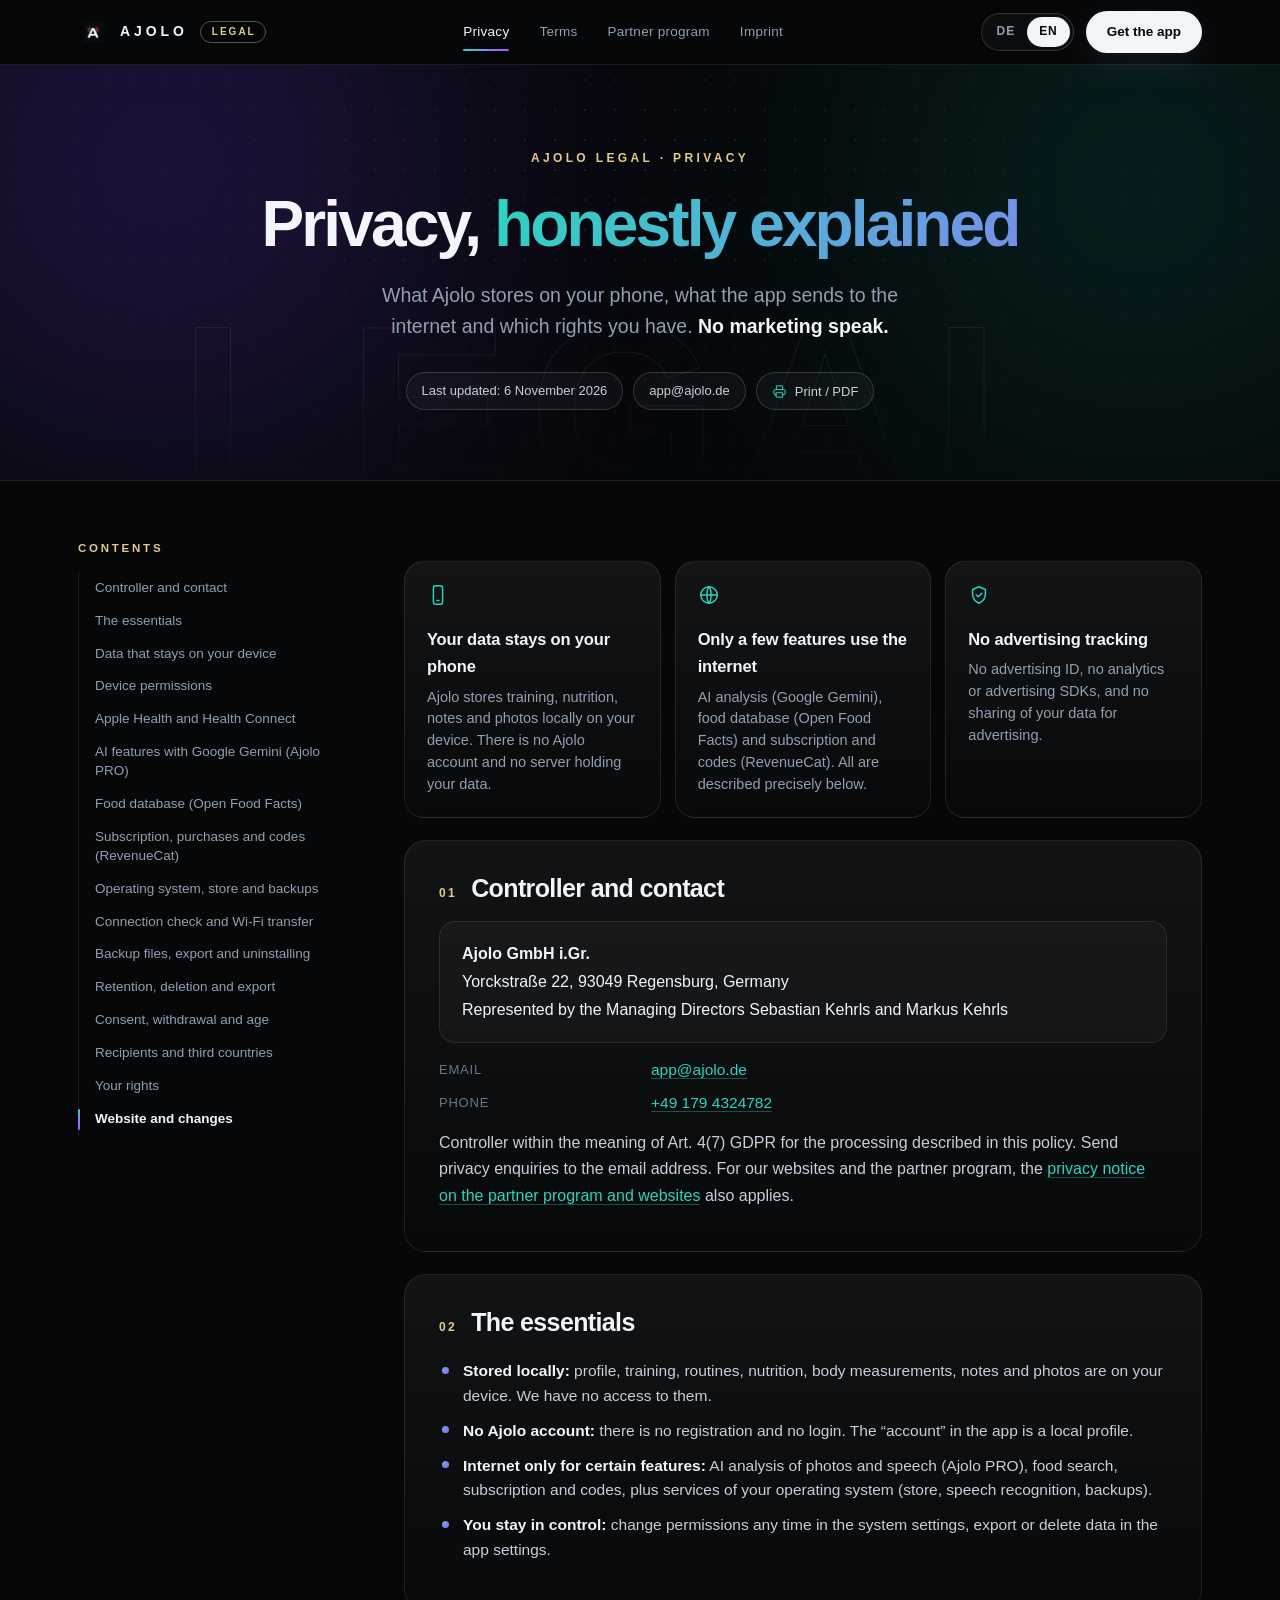
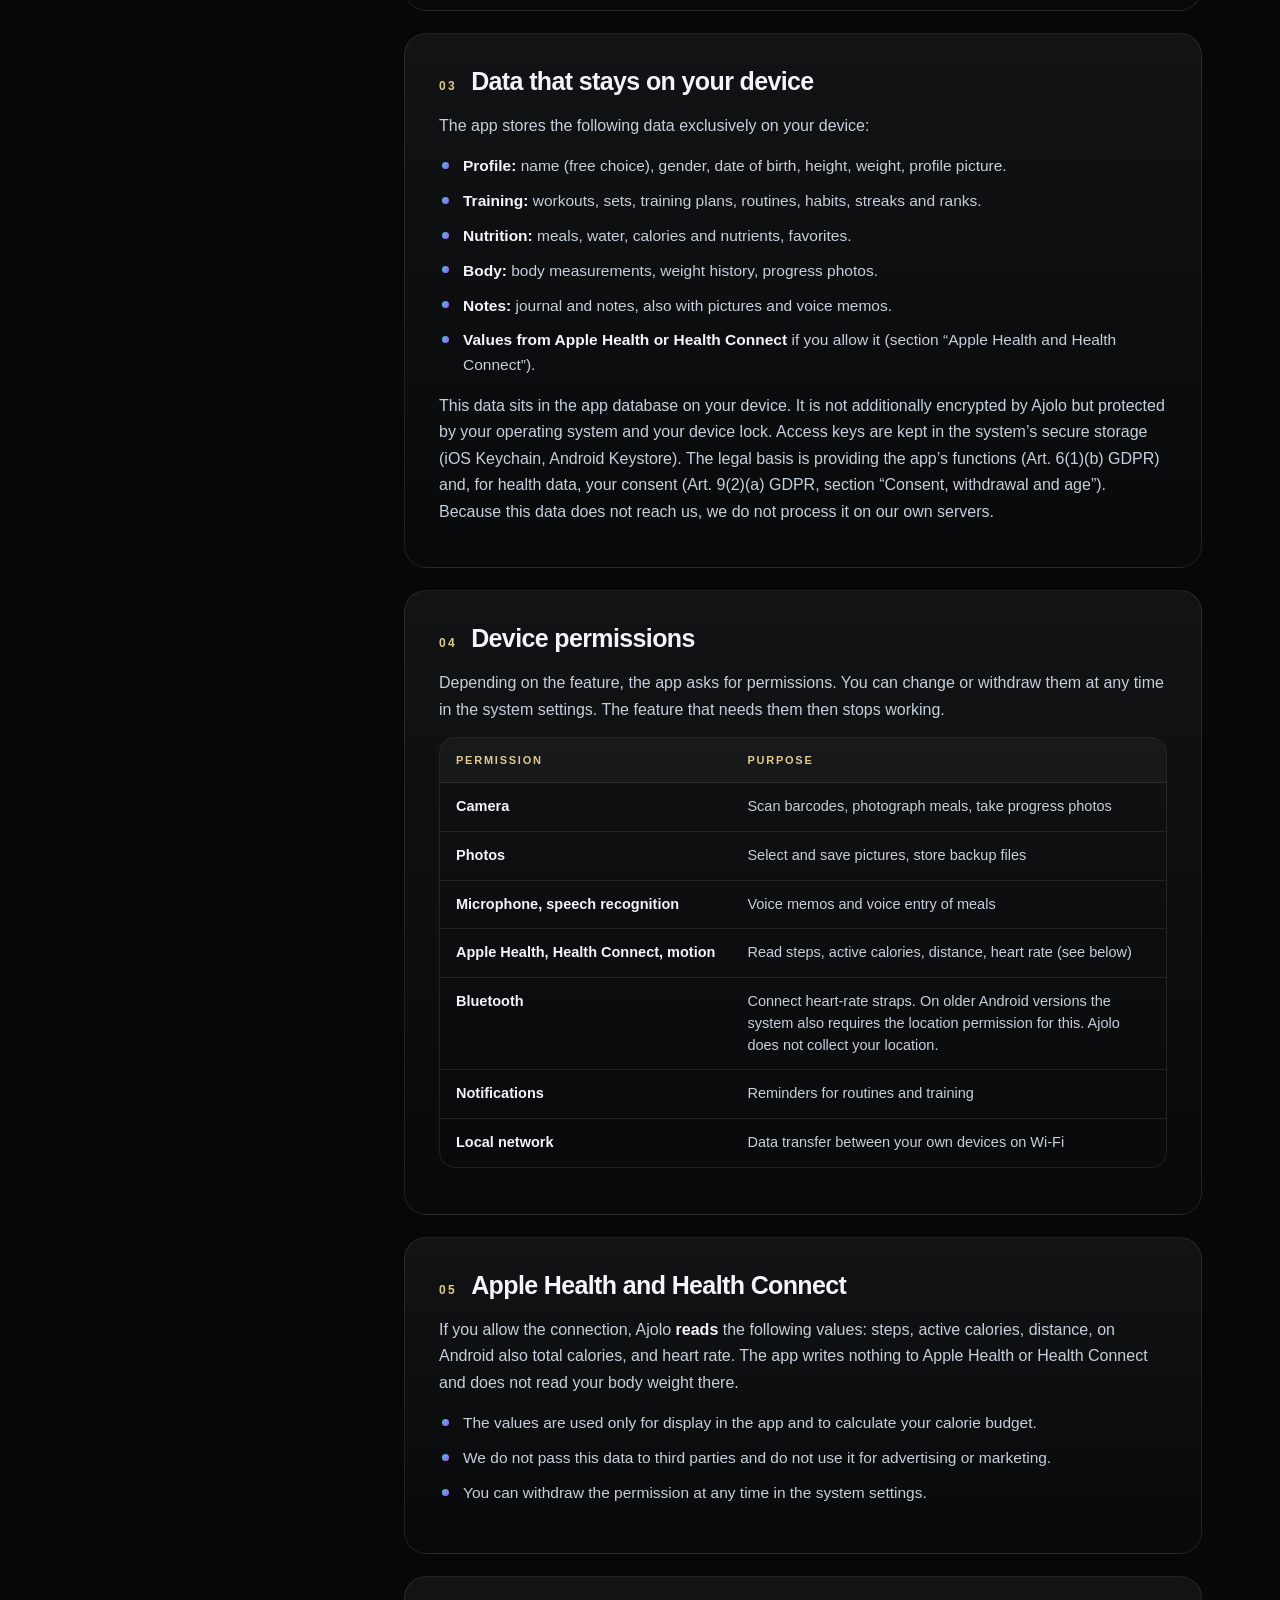
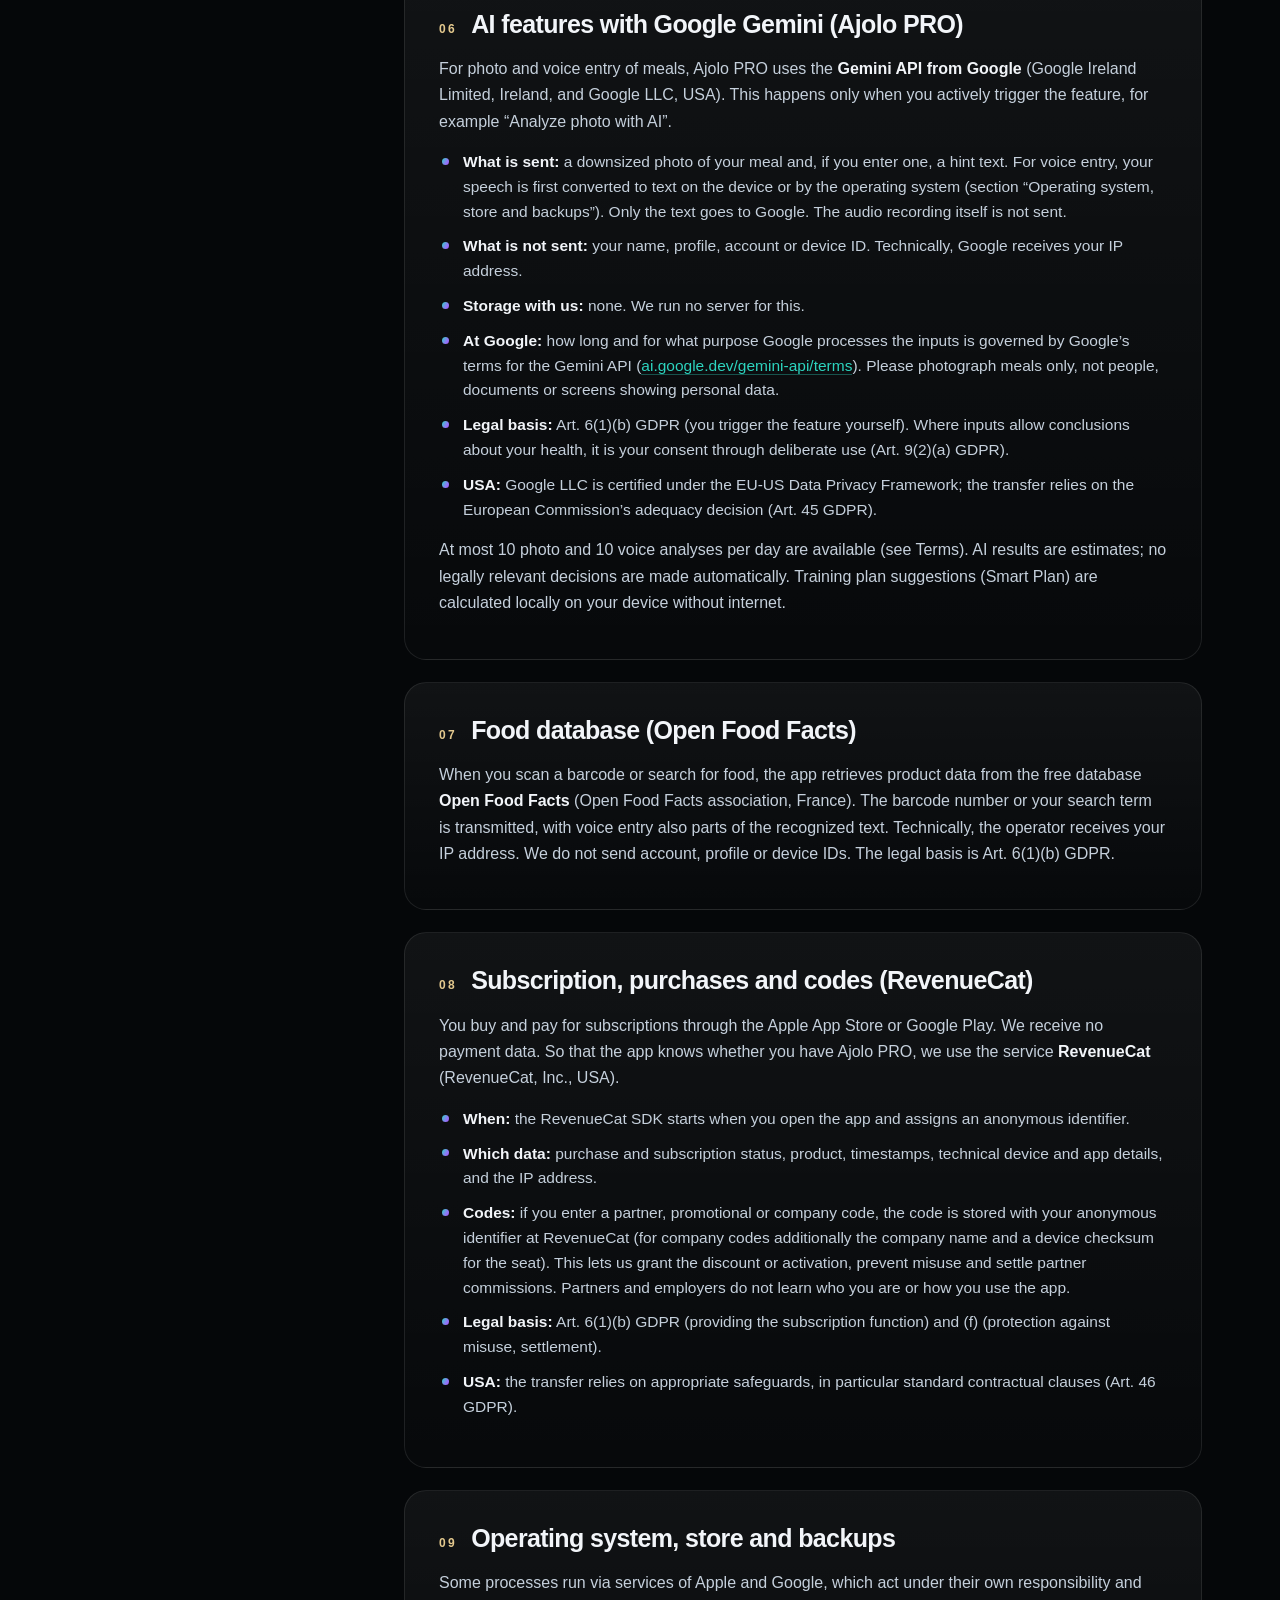
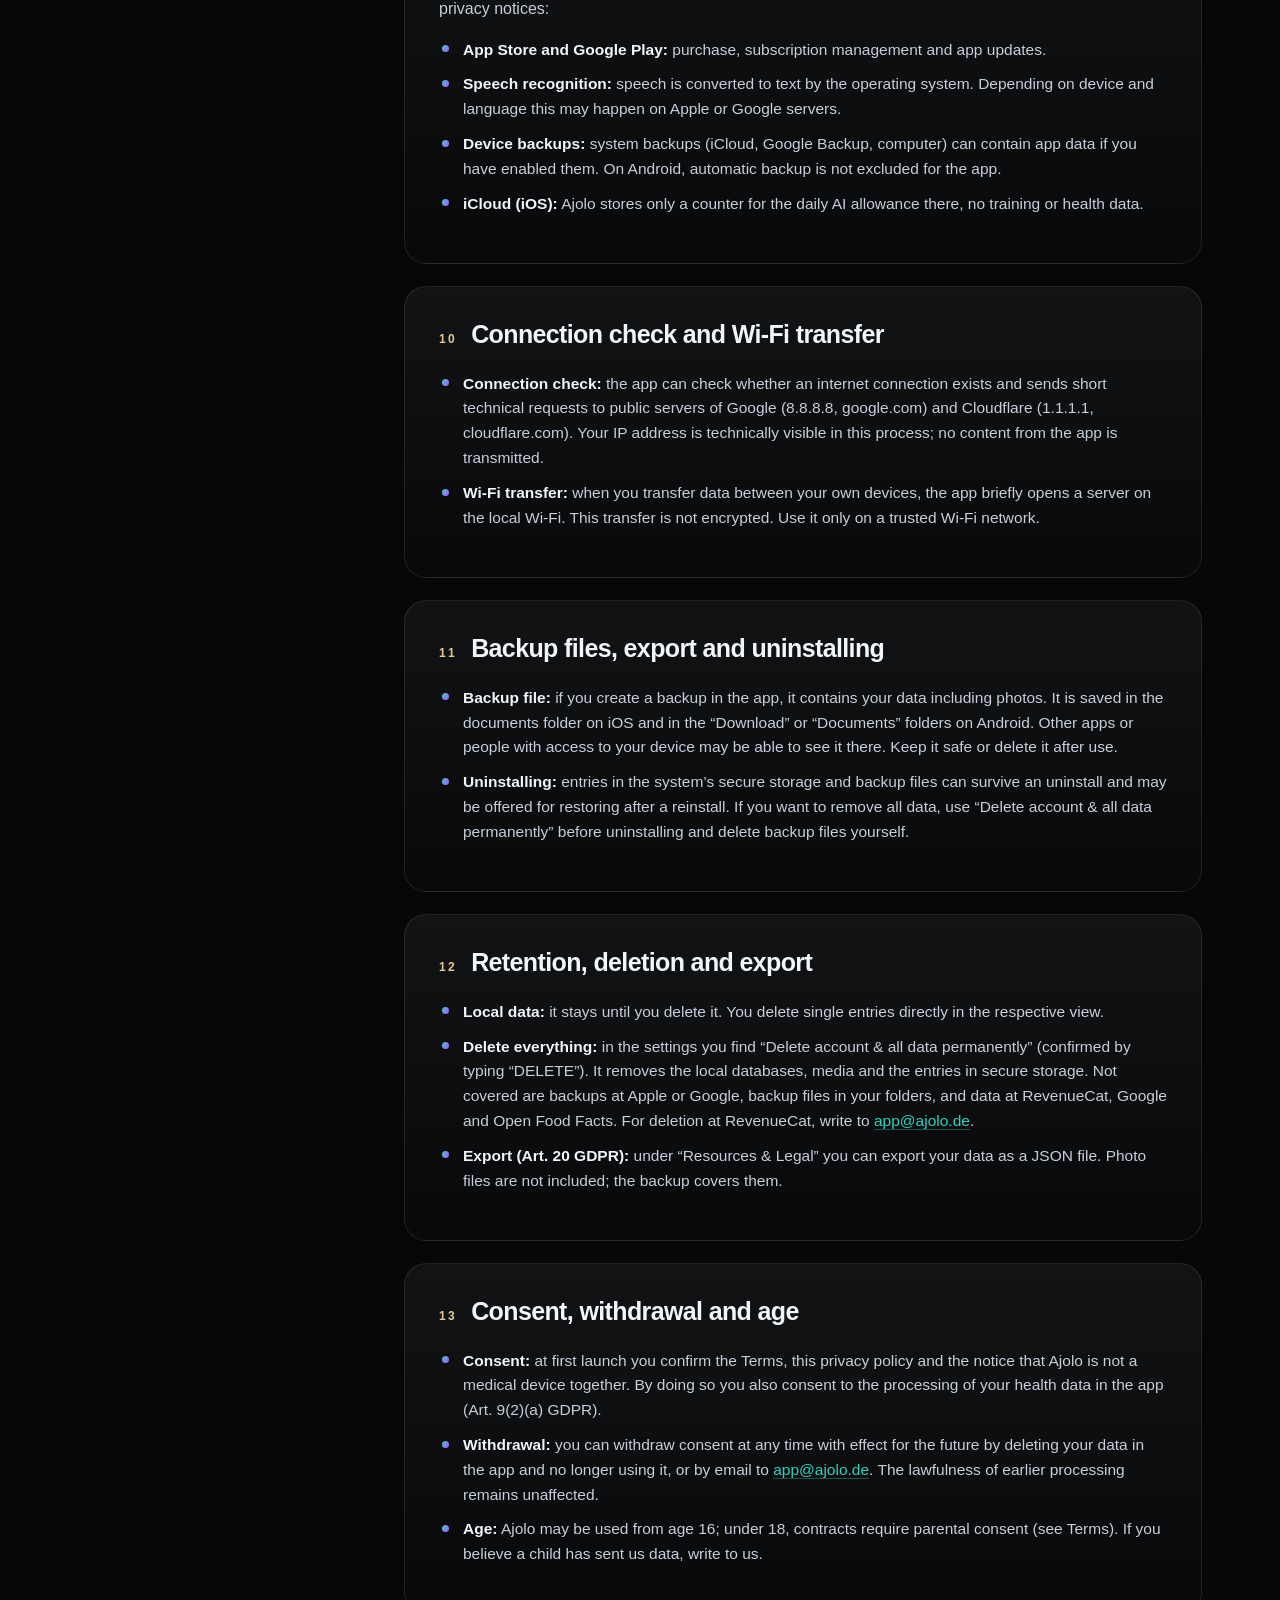
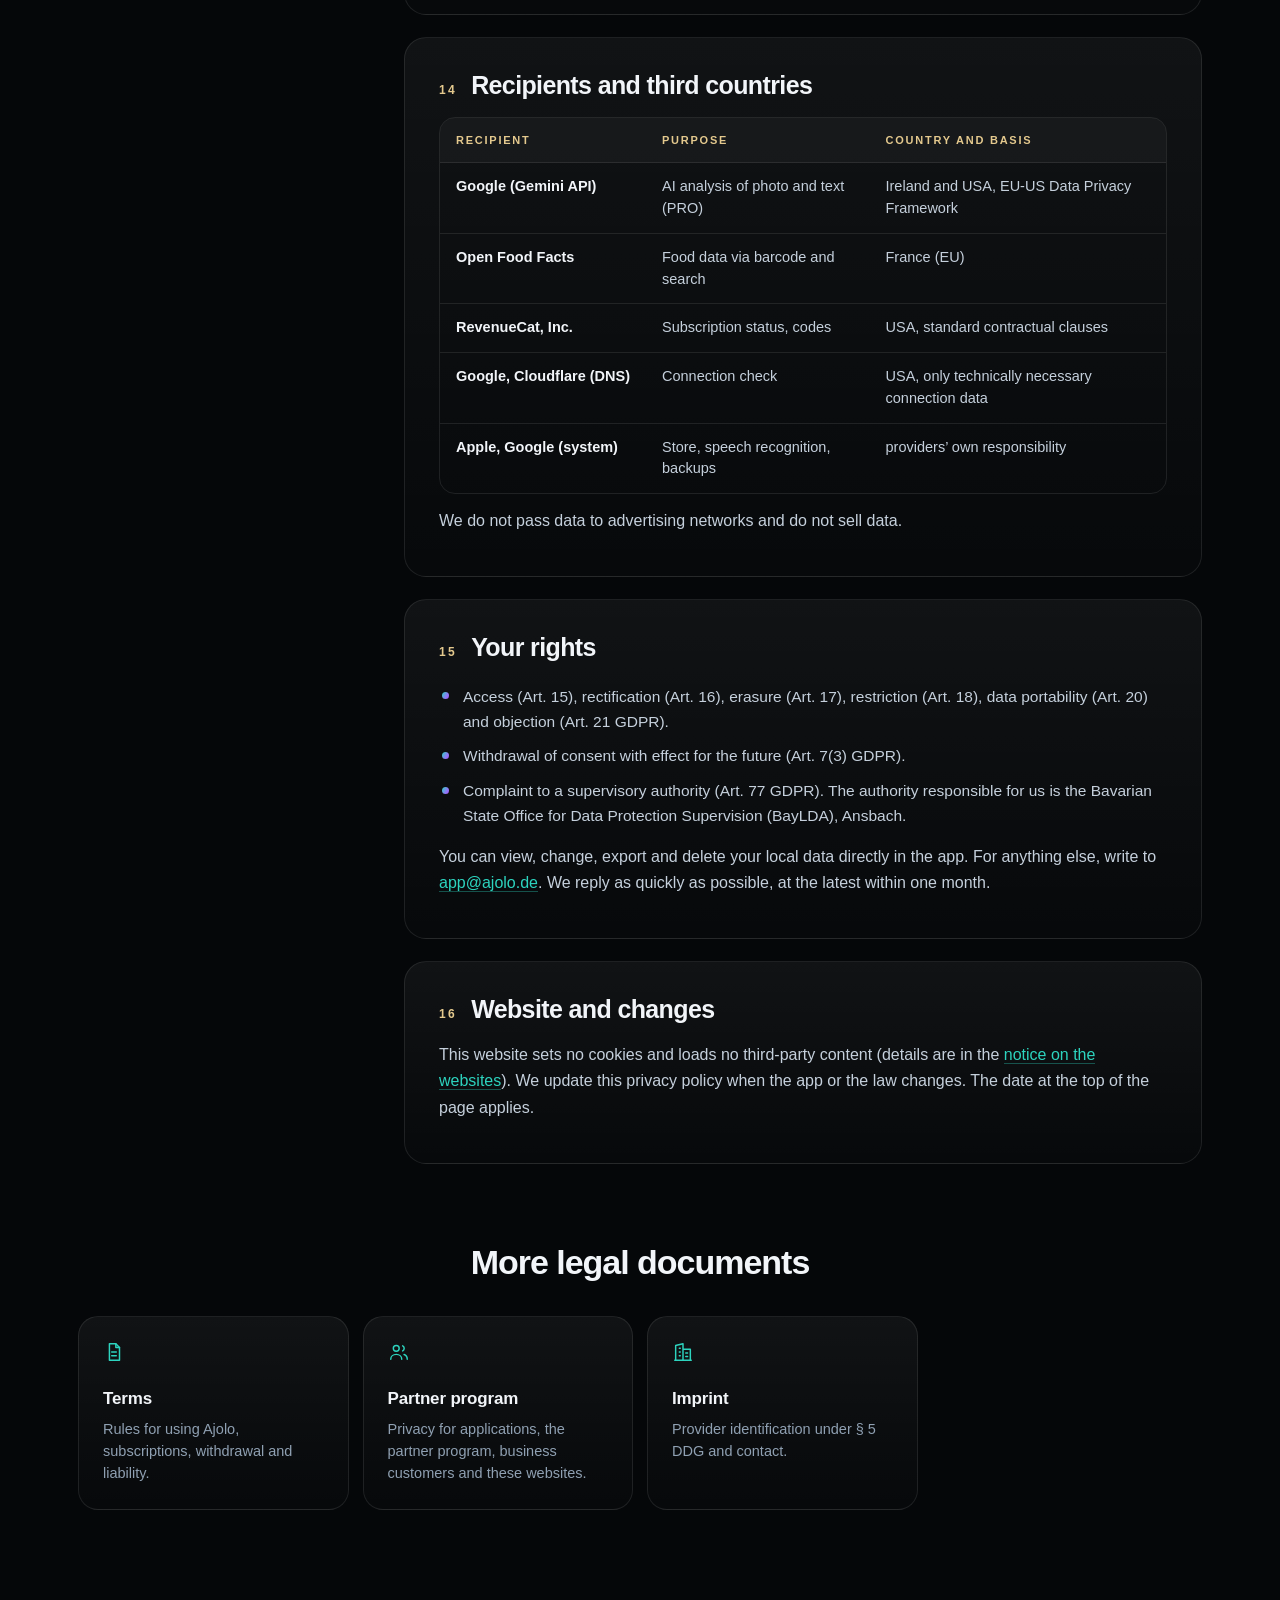
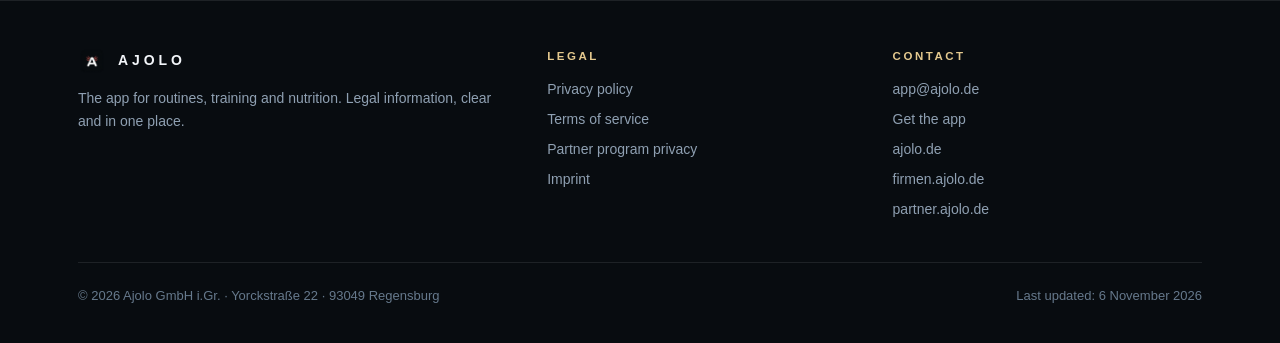
==== commit 9482de9d: "Footer: Links auf ajolo.de und firmen.ajolo.de" ====
--- a/index.html
+++ b/index.html
@@ -16,7 +16,7 @@
 <meta property="og:image" content="https://legal.ajolo.de/assets/ajolo_app_icon.png">
 <meta name="twitter:card" content="summary">
 <link rel="icon" type="image/png" href="assets/ajolo_app_icon.png">
-<link rel="stylesheet" href="assets/legal.css?v=20261106">
+<link rel="stylesheet" href="assets/legal.css?v=20261106b">
 <script>document.documentElement.classList.add('js')</script>
 <noscript><style>.view[hidden]{display:block!important}.js .rv{opacity:1!important;transform:none!important}</style></noscript>
 </head>
@@ -240,10 +240,10 @@
 <div class="f-grid">
 <div><div class="f-brand"><img src="assets/ajolo_app_icon.png" alt="" width="28" height="28">AJOLO</div><p><span data-de="Die App für Routinen, Training und Ernährung. Rechtliches, klar und an einem Ort." data-en="The app for routines, training and nutrition. Legal information, clear and in one place.">Die App für Routinen, Training und Ernährung. Rechtliches, klar und an einem Ort.</span></p></div>
 <div><h4><span data-de="Rechtliches" data-en="Legal">Rechtliches</span></h4><ul><li><a href="privacy.html"><span data-de="Datenschutzerklärung" data-en="Privacy policy">Datenschutzerklärung</span></a></li><li><a href="terms.html"><span data-de="AGB &amp; Nutzungsbedingungen" data-en="Terms of service">AGB &amp; Nutzungsbedingungen</span></a></li><li><a href="partner-datenschutz.html"><span data-de="Datenschutz Partnerprogramm" data-en="Partner program privacy">Datenschutz Partnerprogramm</span></a></li><li><a href="imprint.html"><span data-de="Impressum" data-en="Imprint">Impressum</span></a></li></ul></div>
-<div><h4><span data-de="Kontakt" data-en="Contact">Kontakt</span></h4><ul><li><a href="mailto:app@ajolo.de">app@ajolo.de</a></li><li><a href="https://store.ajolo.de/" rel="noopener"><span data-de="App laden" data-en="Get the app">App laden</span></a></li><li><a href="https://partner.ajolo.de/" rel="noopener">partner.ajolo.de</a></li></ul></div>
+<div><h4><span data-de="Kontakt" data-en="Contact">Kontakt</span></h4><ul><li><a href="mailto:app@ajolo.de">app@ajolo.de</a></li><li><a href="https://store.ajolo.de/" rel="noopener"><span data-de="App laden" data-en="Get the app">App laden</span></a></li><li><a href="https://ajolo.de/" rel="noopener">ajolo.de</a></li><li><a href="https://firmen.ajolo.de/" rel="noopener">firmen.ajolo.de</a></li><li><a href="https://partner.ajolo.de/" rel="noopener">partner.ajolo.de</a></li></ul></div>
 </div>
 <div class="f-bot"><span>&copy; 2026 Ajolo GmbH i.Gr. &middot; Yorckstra&szlig;e 22 &middot; 93049 Regensburg</span><span><span data-de="Stand: 06.11.2026" data-en="Last updated: 6 November 2026">Stand: 06.11.2026</span></span></div>
 </div></footer>
-<script src="assets/legal.js?v=20261106" defer></script>
+<script src="assets/legal.js?v=20261106b" defer></script>
 </body>
 </html>
--- a/assets/legal.css
+++ b/assets/legal.css
@@ -36,7 +36,7 @@
 .lang button{all:unset;cursor:pointer;font-size:12px;font-weight:650;letter-spacing:.08em;color:var(--muted);padding:5px 12px;border-radius:999px;transition:background .2s,color .2s}
 .lang button[aria-pressed="true"]{background:#F2F5F9;color:#05080B}
 .lang button:not([aria-pressed="true"]):hover{color:var(--text)}
-.btn{position:relative;display:inline-flex;align-items:center;justify-content:center;gap:8px;font-weight:650;border-radius:999px;padding:15px 30px;font-size:15.5px;transition:transform .25s var(--ease),box-shadow .25s ease,background .25s ease;cursor:pointer;border:1px solid transparent;overflow:hidden}
+.btn{white-space:nowrap;position:relative;display:inline-flex;align-items:center;justify-content:center;gap:8px;font-weight:650;border-radius:999px;padding:15px 30px;font-size:15.5px;transition:transform .25s var(--ease),box-shadow .25s ease,background .25s ease;cursor:pointer;border:1px solid transparent;overflow:hidden}
 .btn-primary{background:#F2F5F9;color:#05080B;box-shadow:0 10px 40px rgba(255,255,255,.08)}
 .btn-primary::after{content:"";position:absolute;top:0;left:-60%;width:40%;height:100%;background:linear-gradient(100deg,transparent,rgba(45,212,191,.35),transparent);transform:skewX(-20deg);transition:left .7s var(--ease)}
 .btn-primary:hover{transform:translateY(-2px);box-shadow:0 14px 50px rgba(45,212,191,.3)}
@@ -148,6 +148,17 @@
 .js .rv.in{opacity:1;transform:none}
 [hidden]{display:none!important}
 
+/* Mittlere Breiten: Kopfzeile nicht überladen */
+@media(max-width:1180px){
+  .links{gap:20px;font-size:13px}
+  .brand .tag{display:none}
+  .nav{gap:12px}
+}
+@media(max-width:900px){
+  .links{gap:16px}
+  .nav-r .btn{padding:8px 16px;font-size:13px}
+}
+
 /* Responsive */
 @media(max-width:980px){
   .doc-wrap{grid-template-columns:1fr;gap:24px;padding-block-start:34px}
@@ -186,21 +197,35 @@
   #cg{display:none}
 }
 
-/* Druck / PDF: hell, ohne Effekte */
+/* Druck / PDF: hell, A4, ohne Effekte */
+@page{size:A4;margin:14mm}
 @media print{
   :root{--bg:#fff;--text:#111;--soft:#222;--muted:#444;--dim:#555;--line:#ccc;--line2:#bbb;--gold:#7a5c14;--mint:#0b6b60}
-  body{background:#fff;color:#111}
-  header,footer,.toc,.toc-m,#bar,#cg,.glow,.wm,.chips,.more,.skip{display:none!important}
-  .hero{padding:10px 0 14px;border:0;text-align:left}
-  .hero::before{display:none}
+  html{scroll-padding-top:0}
+  body{background:#fff;color:#111;font-size:10pt;line-height:1.5}
+  header,footer,.toc,.toc-m,#bar,#cg,.glow,.wm,.chips,.more,.skip,.hero::before{display:none!important}
+  .wrap{max-width:none;padding-inline:0}
+  .hero{padding:0 0 8px;border:0;text-align:left}
   .hero .in-w{align-items:flex-start}
-  h1{font-size:28px;margin:6px 0 6px}
+  h1{font-size:24pt;margin:4px 0 6px;max-width:none}
+  .lead{font-size:10.5pt;margin:0;max-width:none}
   .grad{background:none;color:#111;-webkit-text-fill-color:#111;animation:none}
-  .doc-wrap{display:block;padding:0}
+  .eyebrow{font-size:8pt}
+  .doc-wrap{display:block;padding-block:6px 0}
   .doc{max-width:none}
-  .sec,.gl,.note-box,.addr{background:#fff!important;border:1px solid #ccc;break-inside:avoid-page;box-shadow:none}
-  .sec{padding:14px 16px;margin-bottom:10px}
-  .sec li::before{background:#444}
+  .doc>*+*{margin-top:8px}
+  .glance{gap:8px}
+  .gl,.note-box,.addr,.sec{background:#fff!important;border:1px solid #ccc;box-shadow:none;border-radius:8px}
+  .gl{padding:8px 10px;break-inside:avoid}.gl h3{font-size:10.5pt}.gl p{font-size:9pt}.gl .ic{display:none}
+  .sec{padding:10px 14px;margin:0;break-inside:auto}
+  .sec h2{font-size:13pt;margin-bottom:6px;break-after:avoid-page}
+  .sec h3{break-after:avoid-page}
+  .sec p,.sec li,.kv dd{font-size:10pt;margin:5px 0}
+  .sec li{padding:2px 0 2px 16px}
+  .sec li::before{background:#444;width:5px;height:5px;top:.7em}
+  .cl,.tbl-w,.addr,.form{break-inside:avoid-page}
+  .tbl{min-width:0;font-size:9.5pt}
   .sec a{color:#0b4d94;border:0}
   .js .rv{opacity:1!important;transform:none!important}
-}
+  .sp::before{display:none}
+}
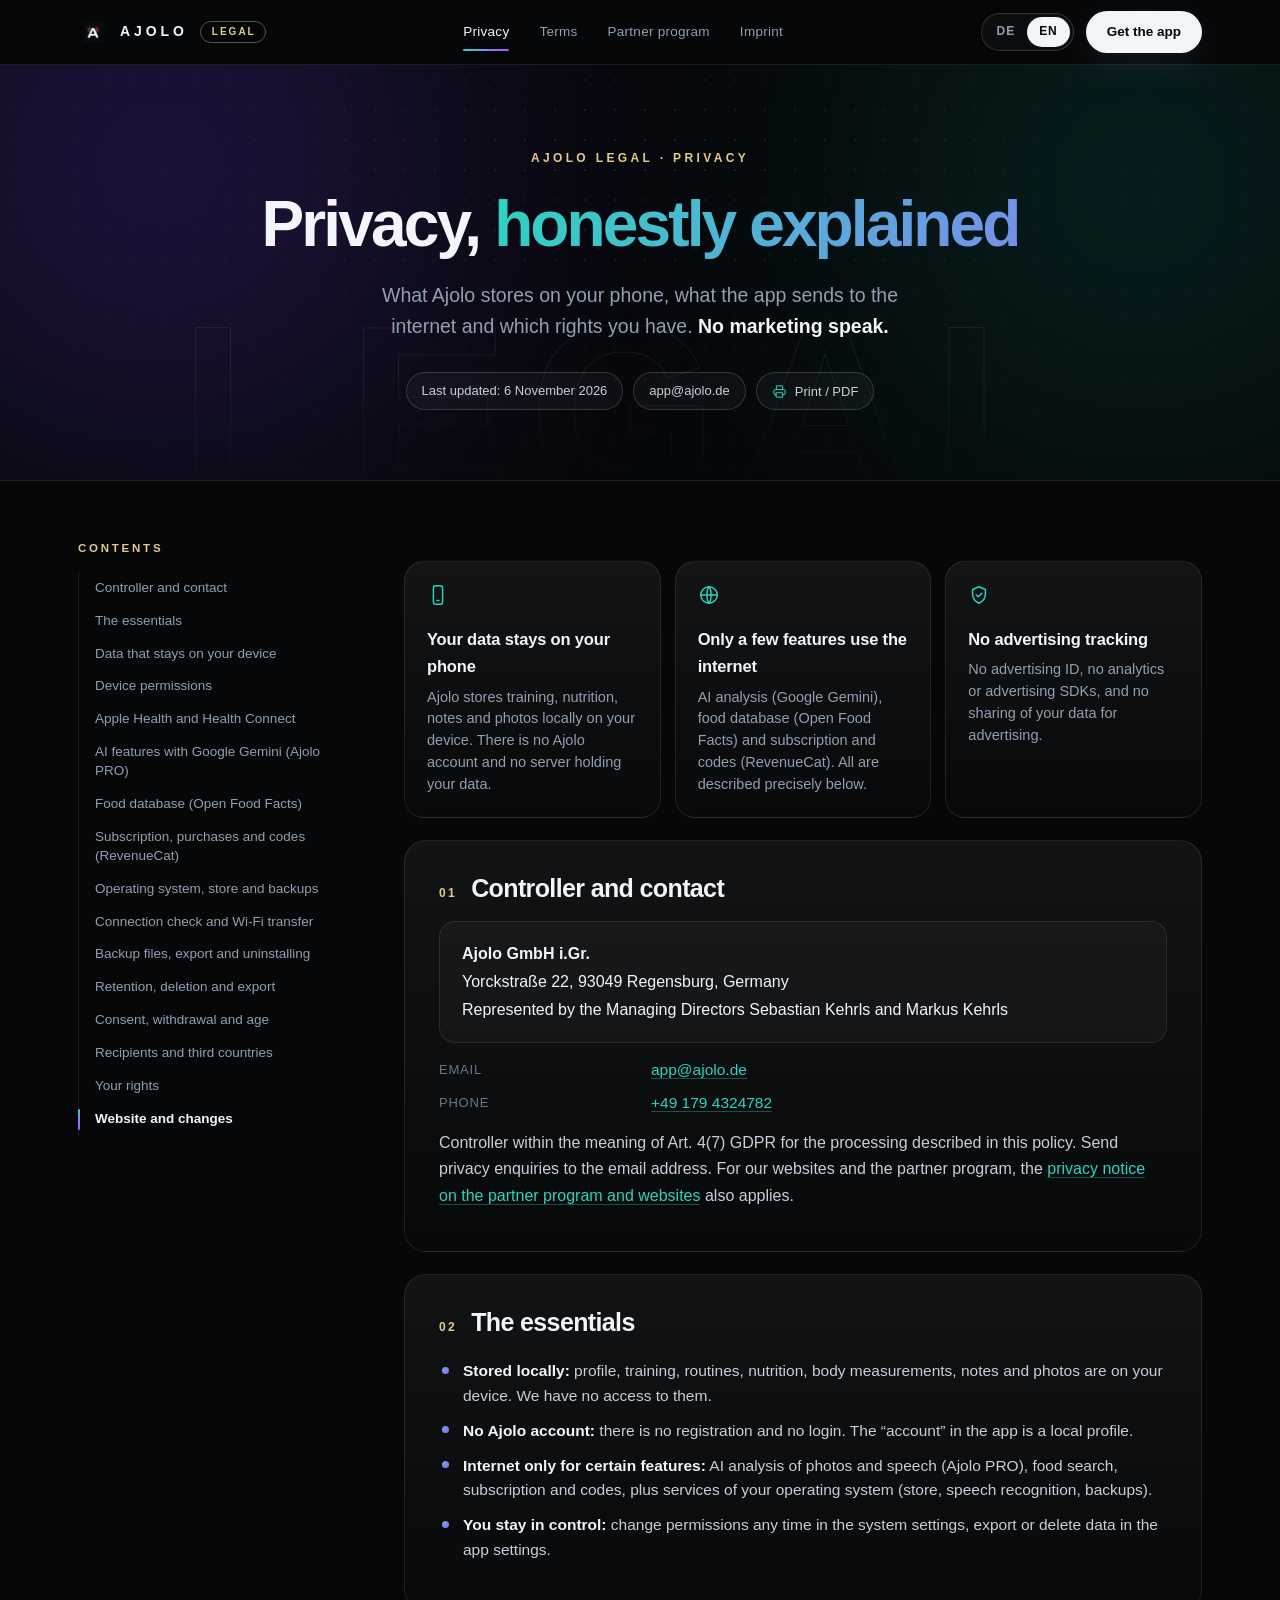
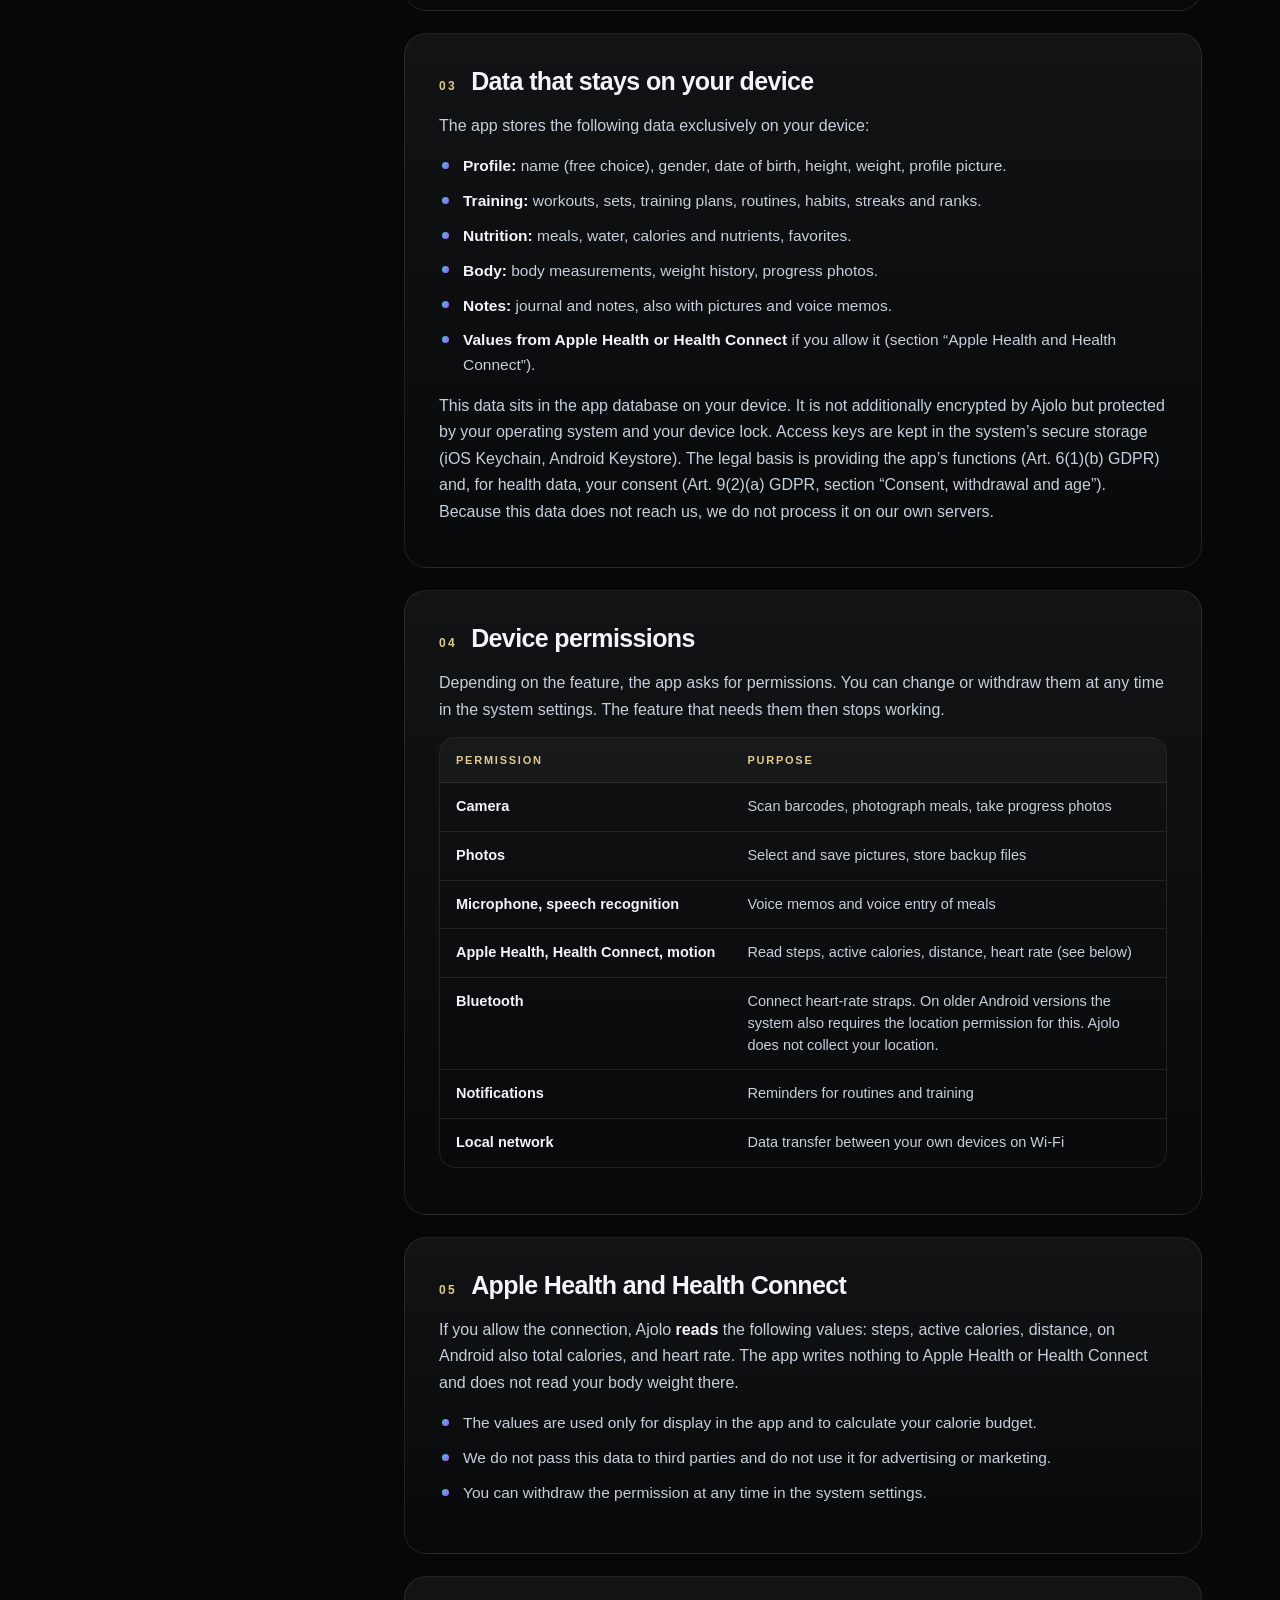
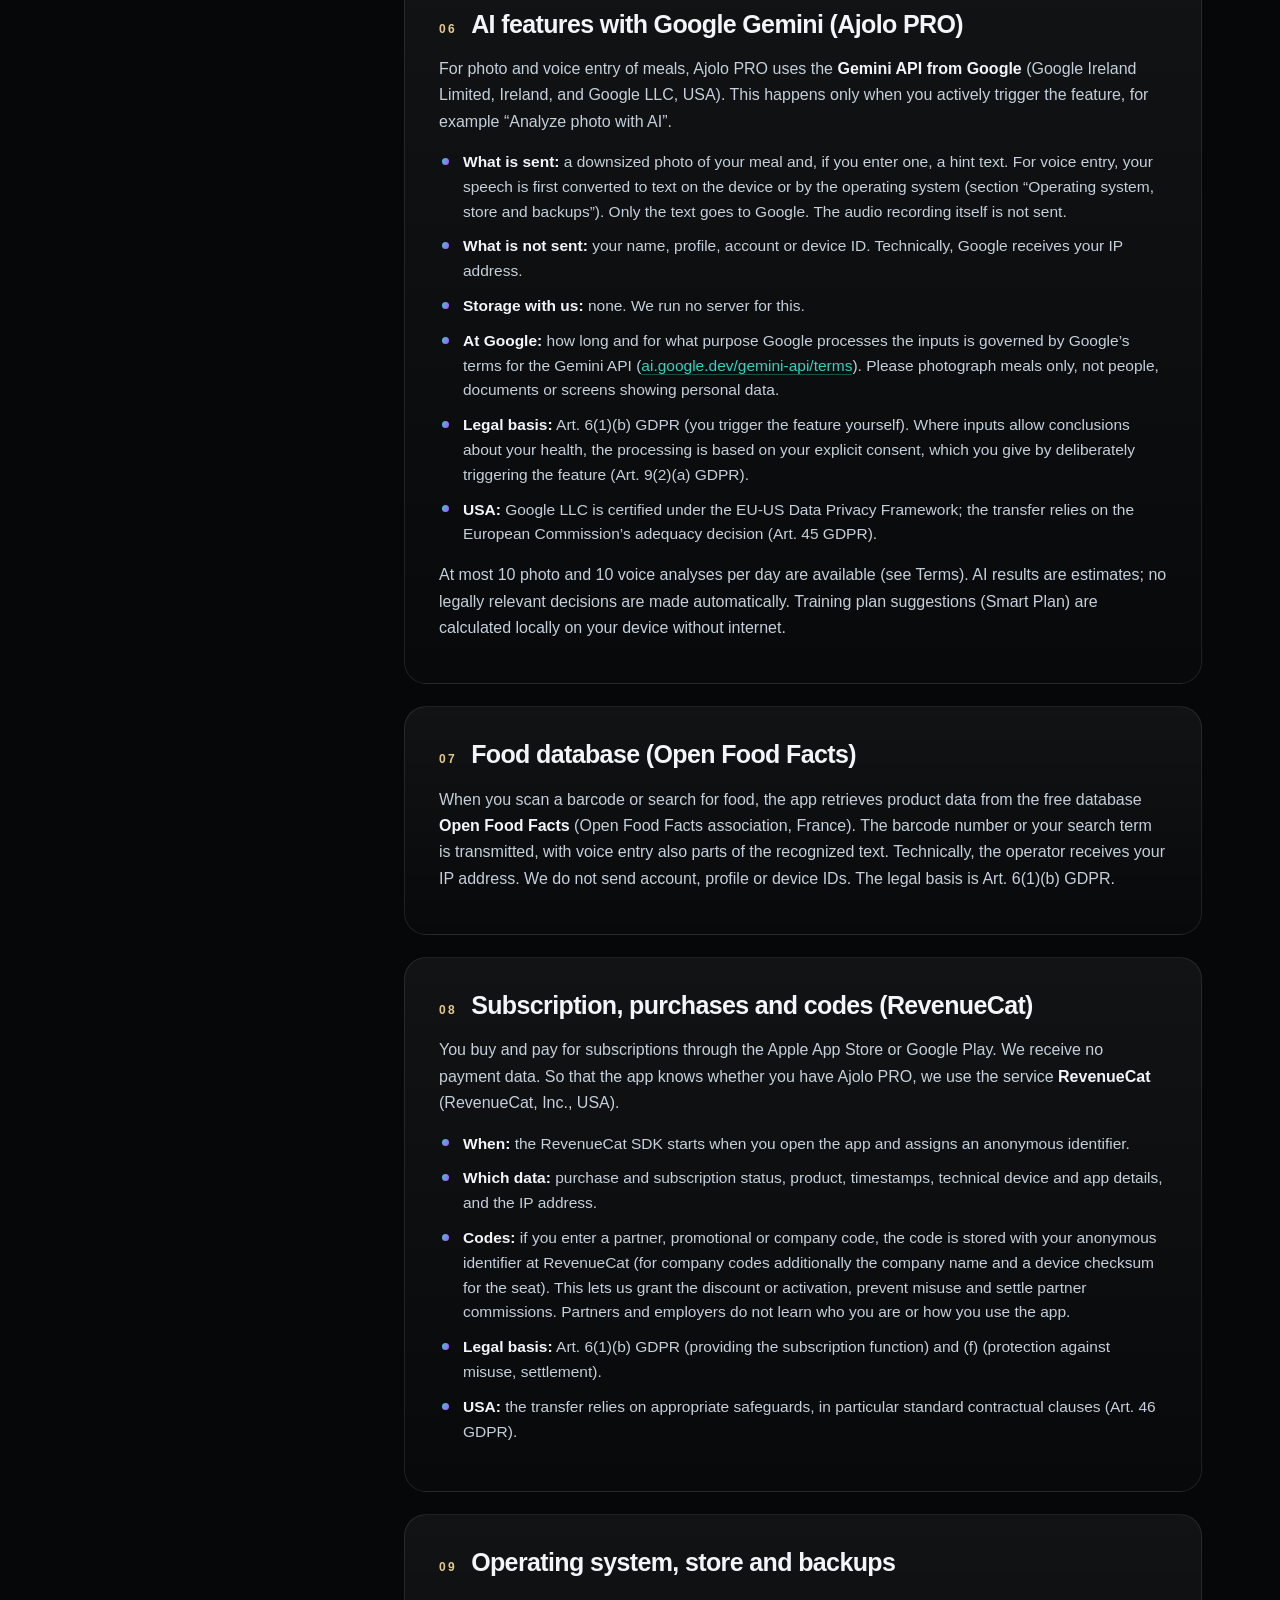
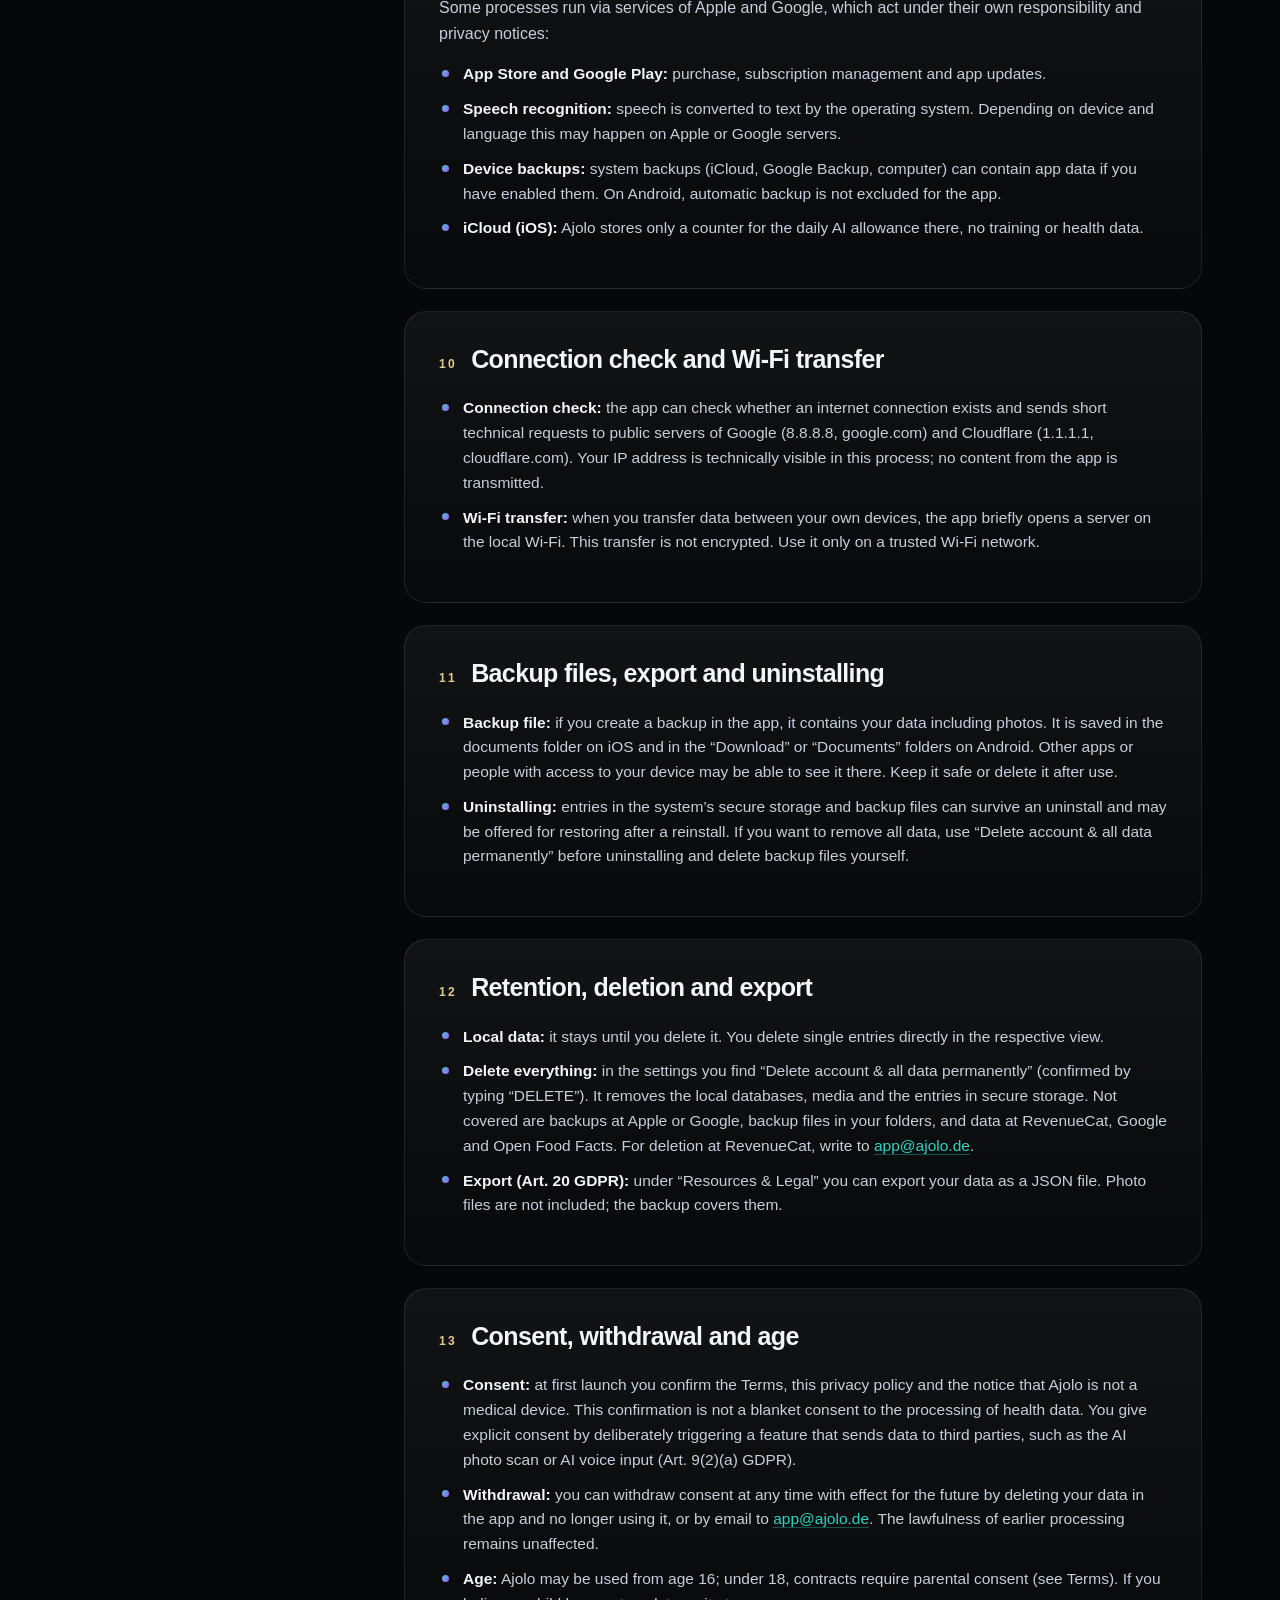
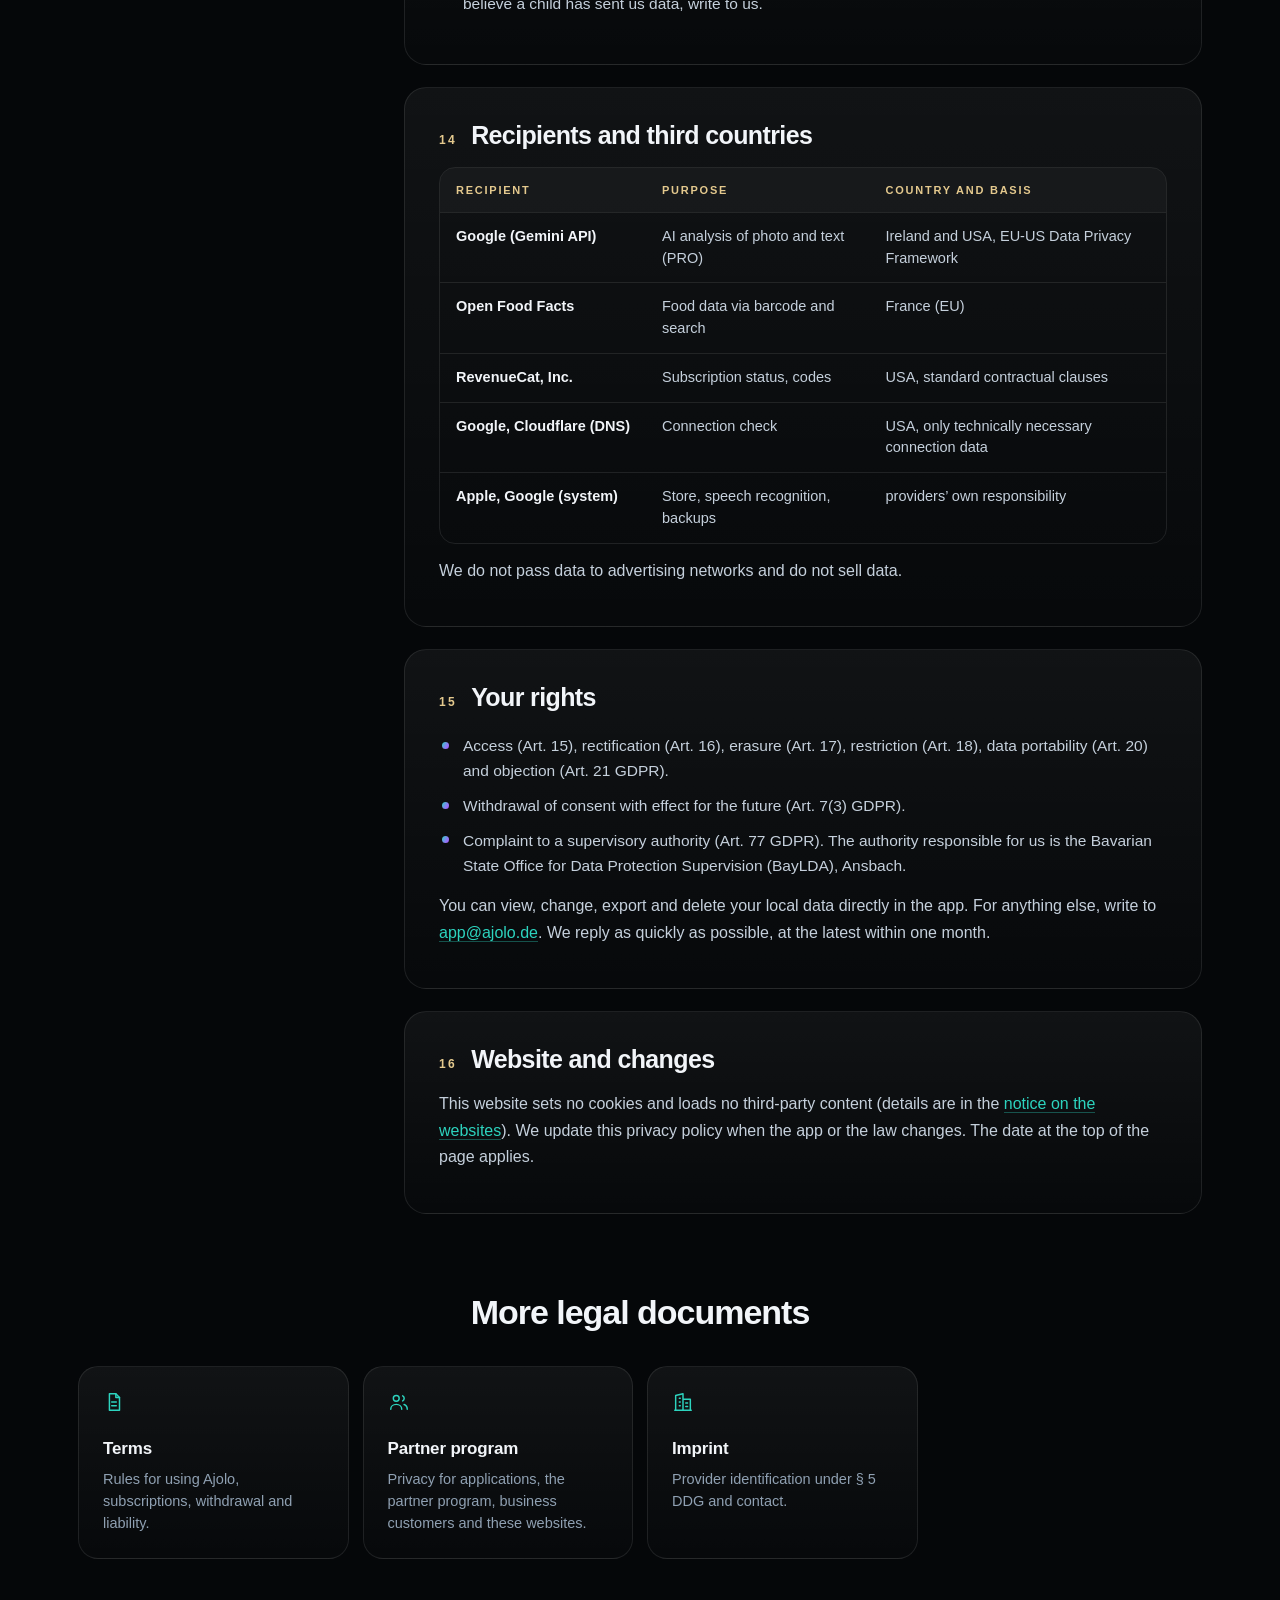
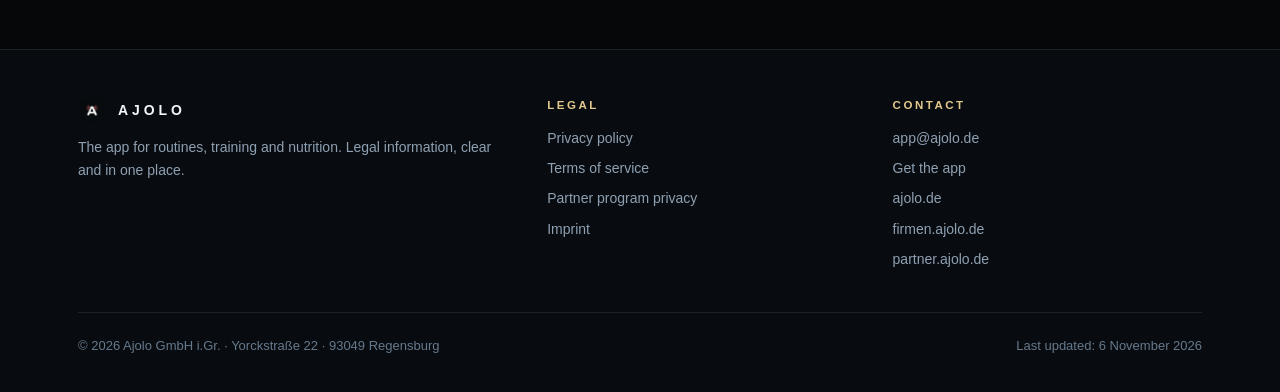
==== commit 9a17c23a: "Geltungsbereich Webseiten und Einwilligungstext angepasst" ====
--- a/index.html
+++ b/index.html
@@ -87,7 +87,7 @@
 <li><b>Was nicht gesendet wird:</b> dein Name, Profil, Konto- oder Geräte-ID. Technisch bedingt erhält Google deine IP-Adresse.</li>
 <li><b>Speicherung bei uns:</b> keine. Wir betreiben dafür keinen eigenen Server.</li>
 <li><b>Bei Google:</b> Wie lange und wozu Google die Eingaben verarbeitet, richtet sich nach den Bedingungen von Google für die Gemini API (<a href="https://ai.google.dev/gemini-api/terms" rel="noopener">ai.google.dev/gemini-api/terms</a>). Fotografiere bitte nur Mahlzeiten, keine Personen, Dokumente oder Bildschirme mit persönlichen Daten.</li>
-<li><b>Rechtsgrundlage:</b> Art. 6 Abs. 1 lit. b DSGVO (du löst die Funktion selbst aus). Soweit die Eingaben Rückschlüsse auf deine Gesundheit zulassen, ist es deine Einwilligung durch die bewusste Nutzung (Art. 9 Abs. 2 lit. a DSGVO).</li>
+<li><b>Rechtsgrundlage:</b> Art. 6 Abs. 1 lit. b DSGVO (du löst die Funktion selbst aus). Soweit die Eingaben Rückschlüsse auf deine Gesundheit zulassen, beruht die Verarbeitung auf deiner ausdrücklichen Einwilligung, die du durch das bewusste Auslösen der Funktion erklärst (Art. 9 Abs. 2 lit. a DSGVO).</li>
 <li><b>USA:</b> Google LLC ist nach dem EU-US Data Privacy Framework zertifiziert, die Übermittlung stützt sich auf den Angemessenheitsbeschluss der EU-Kommission (Art. 45 DSGVO).</li>
 </ul>
 <p>Pro Tag stehen höchstens 10 Foto- und 10 Sprach-Auswertungen zur Verfügung (siehe AGB). KI-Ergebnisse sind Schätzungen, rechtlich relevante Entscheidungen werden dadurch nicht automatisiert getroffen. Die Vorschläge für Trainingspläne (Smart-Plan) werden lokal auf deinem Gerät berechnet, ohne Internet.</p></section><section class="sec sp rv" id="de-lebensmittel"><h2><span class="n">07</span><span>Lebensmitteldatenbank (Open Food Facts)</span></h2>
@@ -121,7 +121,7 @@
 <li><b>Export (Art. 20 DSGVO):</b> Unter „Ressourcen &amp; Rechtliches“ kannst du deine Daten als JSON-Datei exportieren. Fotodateien sind darin nicht enthalten, sie sichert das Backup.</li>
 </ul></section><section class="sec sp rv" id="de-einwilligung"><h2><span class="n">13</span><span>Einwilligung, Widerruf und Alter</span></h2>
 <ul>
-<li><b>Einwilligung:</b> Beim ersten Start bestätigst du gemeinsam die AGB, diese Datenschutzerklärung und den Hinweis, dass Ajolo kein Medizinprodukt ist. Damit willigst du auch in die Verarbeitung deiner Gesundheitsdaten in der App ein (Art. 9 Abs. 2 lit. a DSGVO).</li>
+<li><b>Einwilligung:</b> Beim ersten Start bestätigst du die AGB, diese Datenschutzerklärung und den Hinweis, dass Ajolo kein Medizinprodukt ist. Diese Bestätigung ist keine pauschale Einwilligung in die Verarbeitung von Gesundheitsdaten. Eine Einwilligung erklärst du ausdrücklich, indem du eine Funktion mit Übermittlung an Dritte, etwa den KI-Foto-Scan oder die KI-Spracheingabe, selbst auslöst (Art. 9 Abs. 2 lit. a DSGVO).</li>
 <li><b>Widerruf:</b> Du kannst die Einwilligung jederzeit mit Wirkung für die Zukunft widerrufen, indem du deine Daten in der App löschst und die App nicht weiter nutzt, oder per E-Mail an <a href="mailto:app@ajolo.de">app@ajolo.de</a>. Die Rechtmäßigkeit der bisherigen Verarbeitung bleibt unberührt.</li>
 <li><b>Alter:</b> Ajolo ist ab 16 Jahren gestattet, unter 18 Jahren braucht es für Verträge die Zustimmung der Eltern (siehe AGB). Wenn du glaubst, dass ein Kind uns Daten übermittelt hat, schreib uns.</li>
 </ul></section><section class="sec sp rv" id="de-empfaenger"><h2><span class="n">14</span><span>Empfänger und Drittländer</span></h2>
@@ -182,7 +182,7 @@
 <li><b>What is not sent:</b> your name, profile, account or device ID. Technically, Google receives your IP address.</li>
 <li><b>Storage with us:</b> none. We run no server for this.</li>
 <li><b>At Google:</b> how long and for what purpose Google processes the inputs is governed by Google’s terms for the Gemini API (<a href="https://ai.google.dev/gemini-api/terms" rel="noopener">ai.google.dev/gemini-api/terms</a>). Please photograph meals only, not people, documents or screens showing personal data.</li>
-<li><b>Legal basis:</b> Art. 6(1)(b) GDPR (you trigger the feature yourself). Where inputs allow conclusions about your health, it is your consent through deliberate use (Art. 9(2)(a) GDPR).</li>
+<li><b>Legal basis:</b> Art. 6(1)(b) GDPR (you trigger the feature yourself). Where inputs allow conclusions about your health, the processing is based on your explicit consent, which you give by deliberately triggering the feature (Art. 9(2)(a) GDPR).</li>
 <li><b>USA:</b> Google LLC is certified under the EU-US Data Privacy Framework; the transfer relies on the European Commission’s adequacy decision (Art. 45 GDPR).</li>
 </ul>
 <p>At most 10 photo and 10 voice analyses per day are available (see Terms). AI results are estimates; no legally relevant decisions are made automatically. Training plan suggestions (Smart Plan) are calculated locally on your device without internet.</p></section><section class="sec sp rv" id="en-lebensmittel"><h2><span class="n">07</span><span>Food database (Open Food Facts)</span></h2>
@@ -216,7 +216,7 @@
 <li><b>Export (Art. 20 GDPR):</b> under “Resources &amp; Legal” you can export your data as a JSON file. Photo files are not included; the backup covers them.</li>
 </ul></section><section class="sec sp rv" id="en-einwilligung"><h2><span class="n">13</span><span>Consent, withdrawal and age</span></h2>
 <ul>
-<li><b>Consent:</b> at first launch you confirm the Terms, this privacy policy and the notice that Ajolo is not a medical device together. By doing so you also consent to the processing of your health data in the app (Art. 9(2)(a) GDPR).</li>
+<li><b>Consent:</b> at first launch you confirm the Terms, this privacy policy and the notice that Ajolo is not a medical device. This confirmation is not a blanket consent to the processing of health data. You give explicit consent by deliberately triggering a feature that sends data to third parties, such as the AI photo scan or AI voice input (Art. 9(2)(a) GDPR).</li>
 <li><b>Withdrawal:</b> you can withdraw consent at any time with effect for the future by deleting your data in the app and no longer using it, or by email to <a href="mailto:app@ajolo.de">app@ajolo.de</a>. The lawfulness of earlier processing remains unaffected.</li>
 <li><b>Age:</b> Ajolo may be used from age 16; under 18, contracts require parental consent (see Terms). If you believe a child has sent us data, write to us.</li>
 </ul></section><section class="sec sp rv" id="en-empfaenger"><h2><span class="n">14</span><span>Recipients and third countries</span></h2>
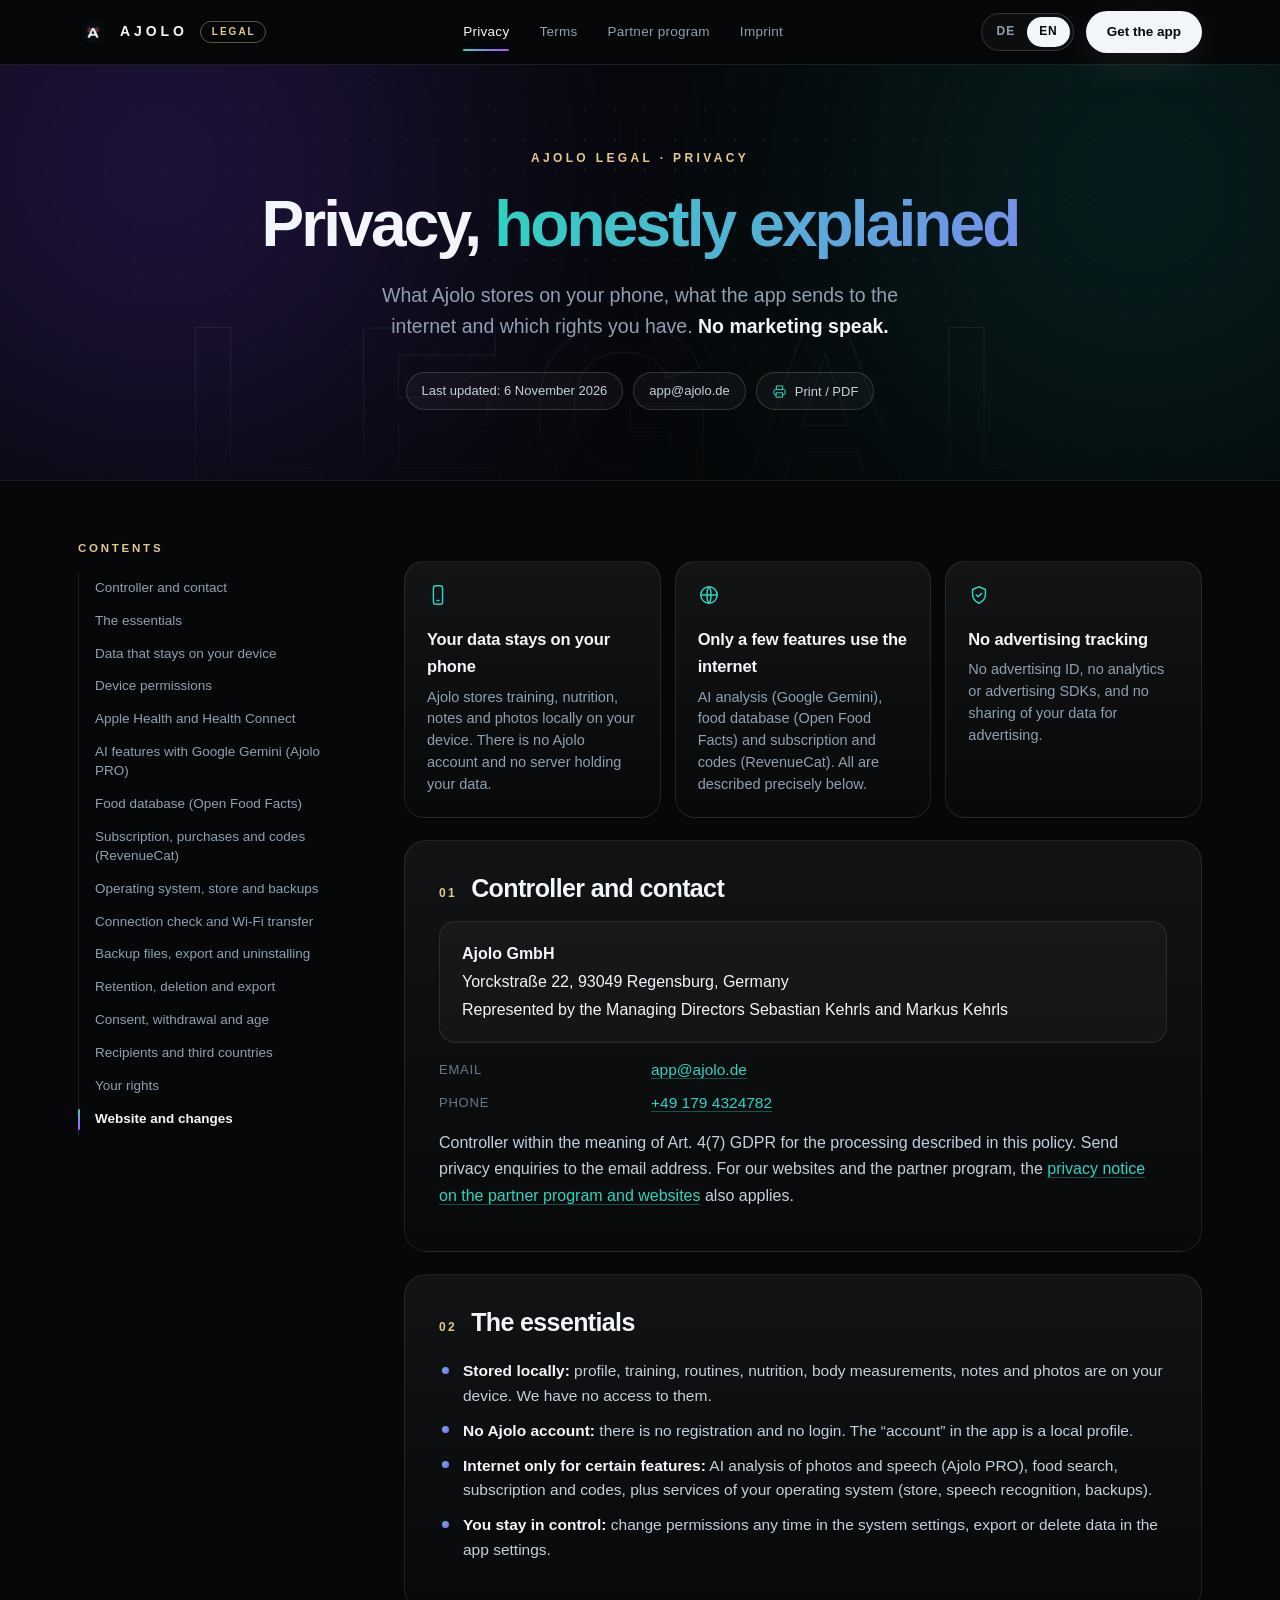
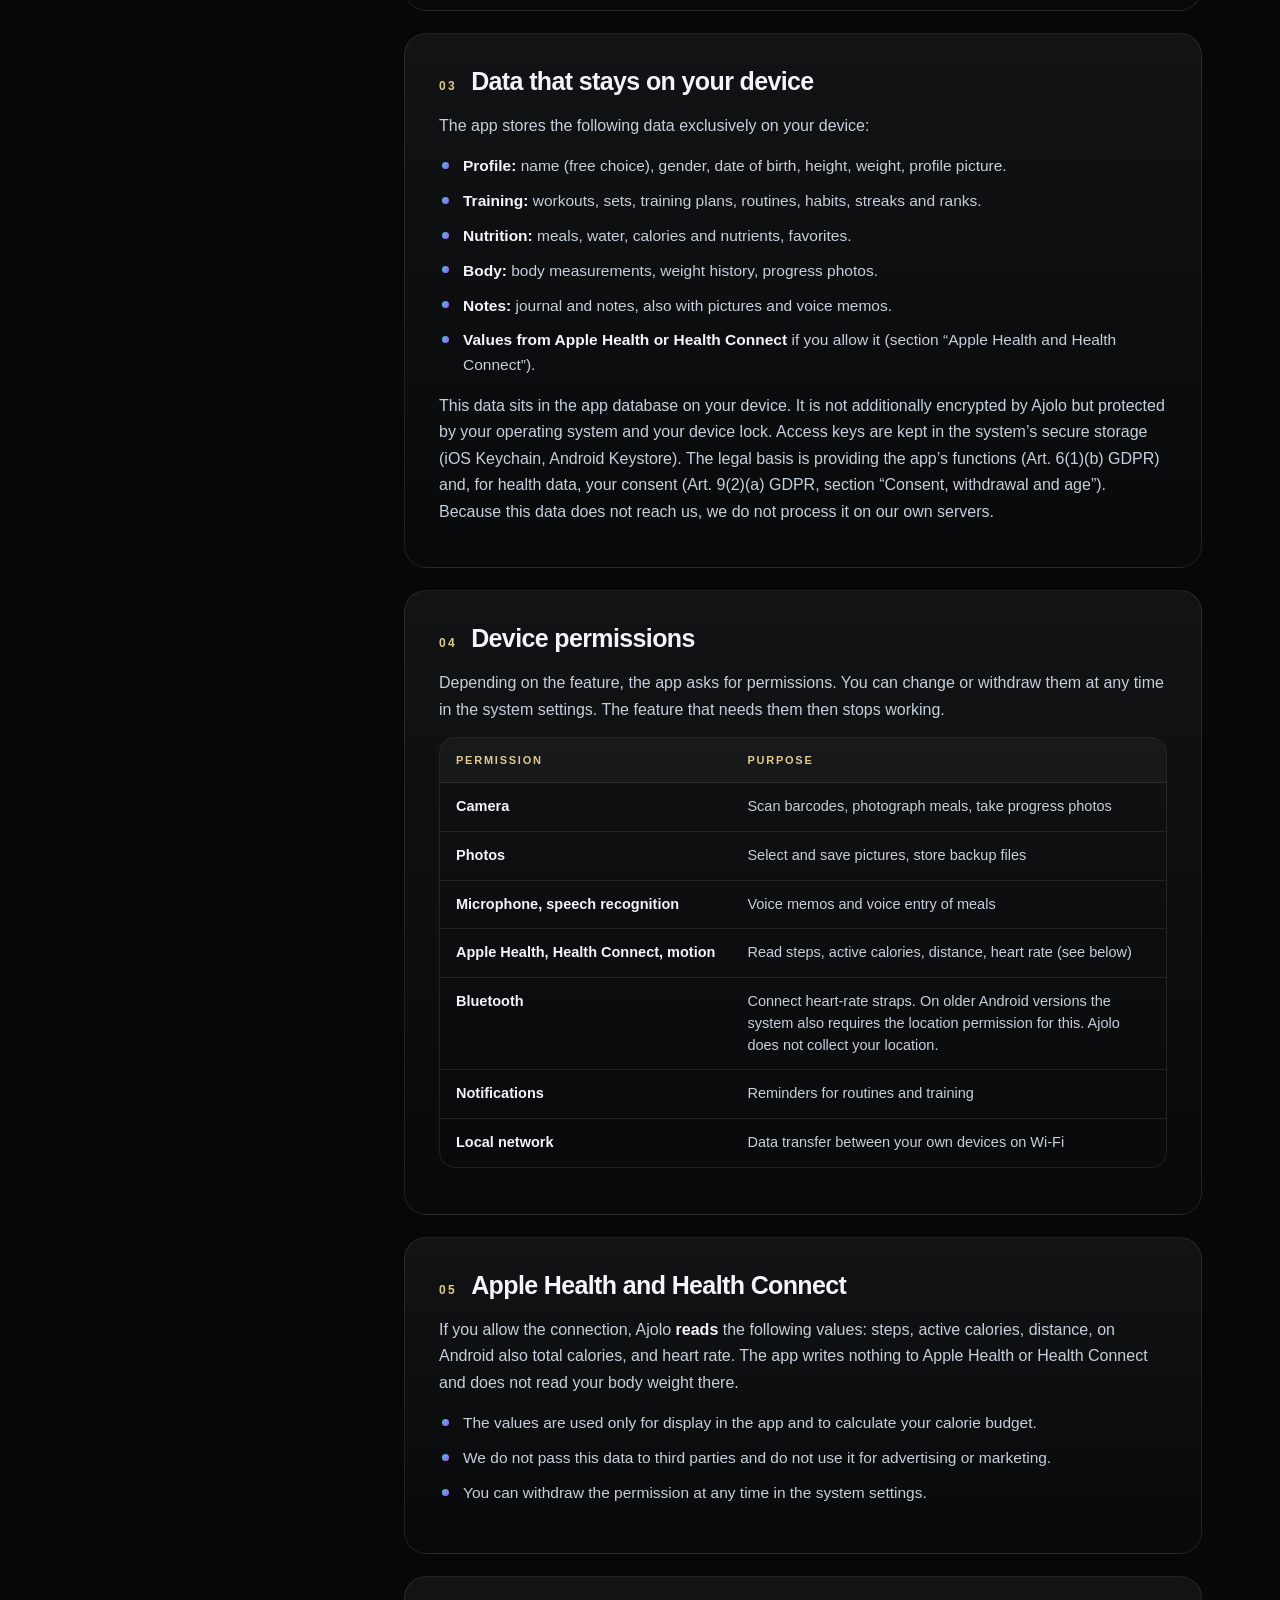
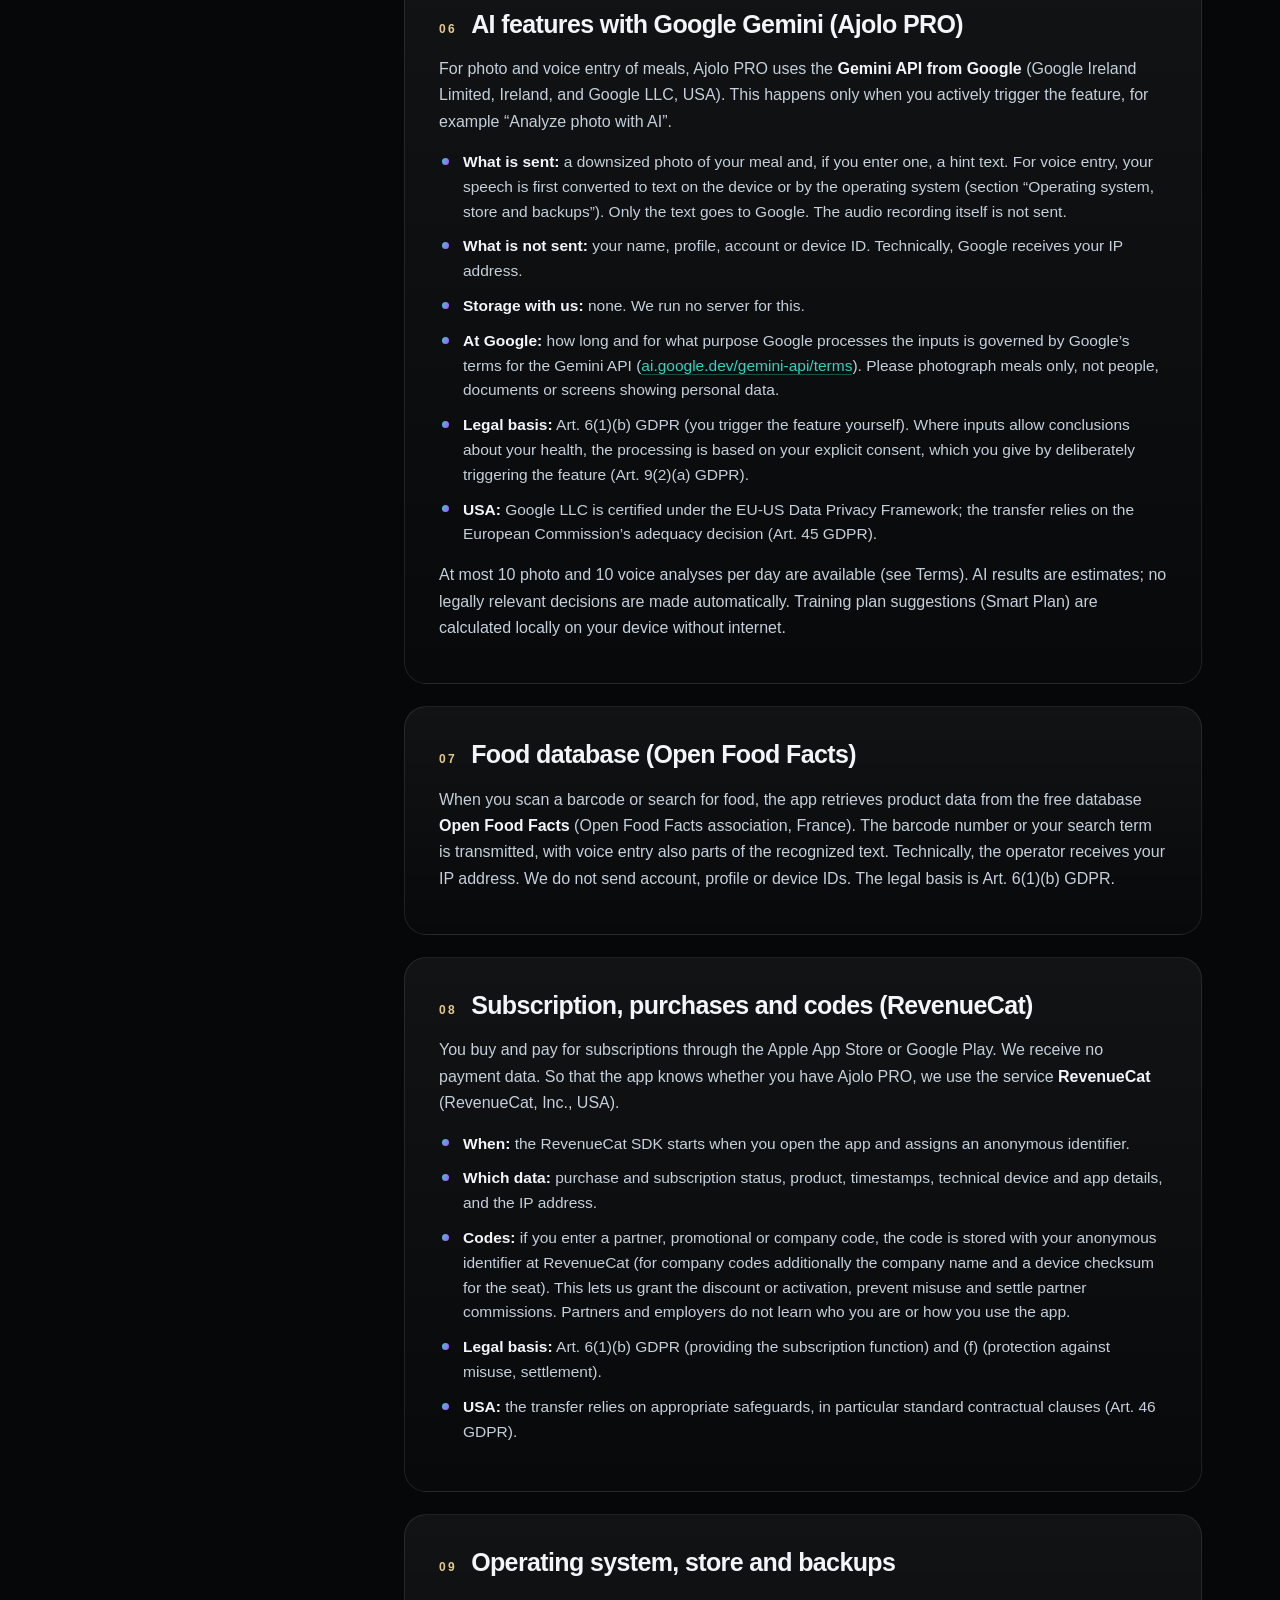
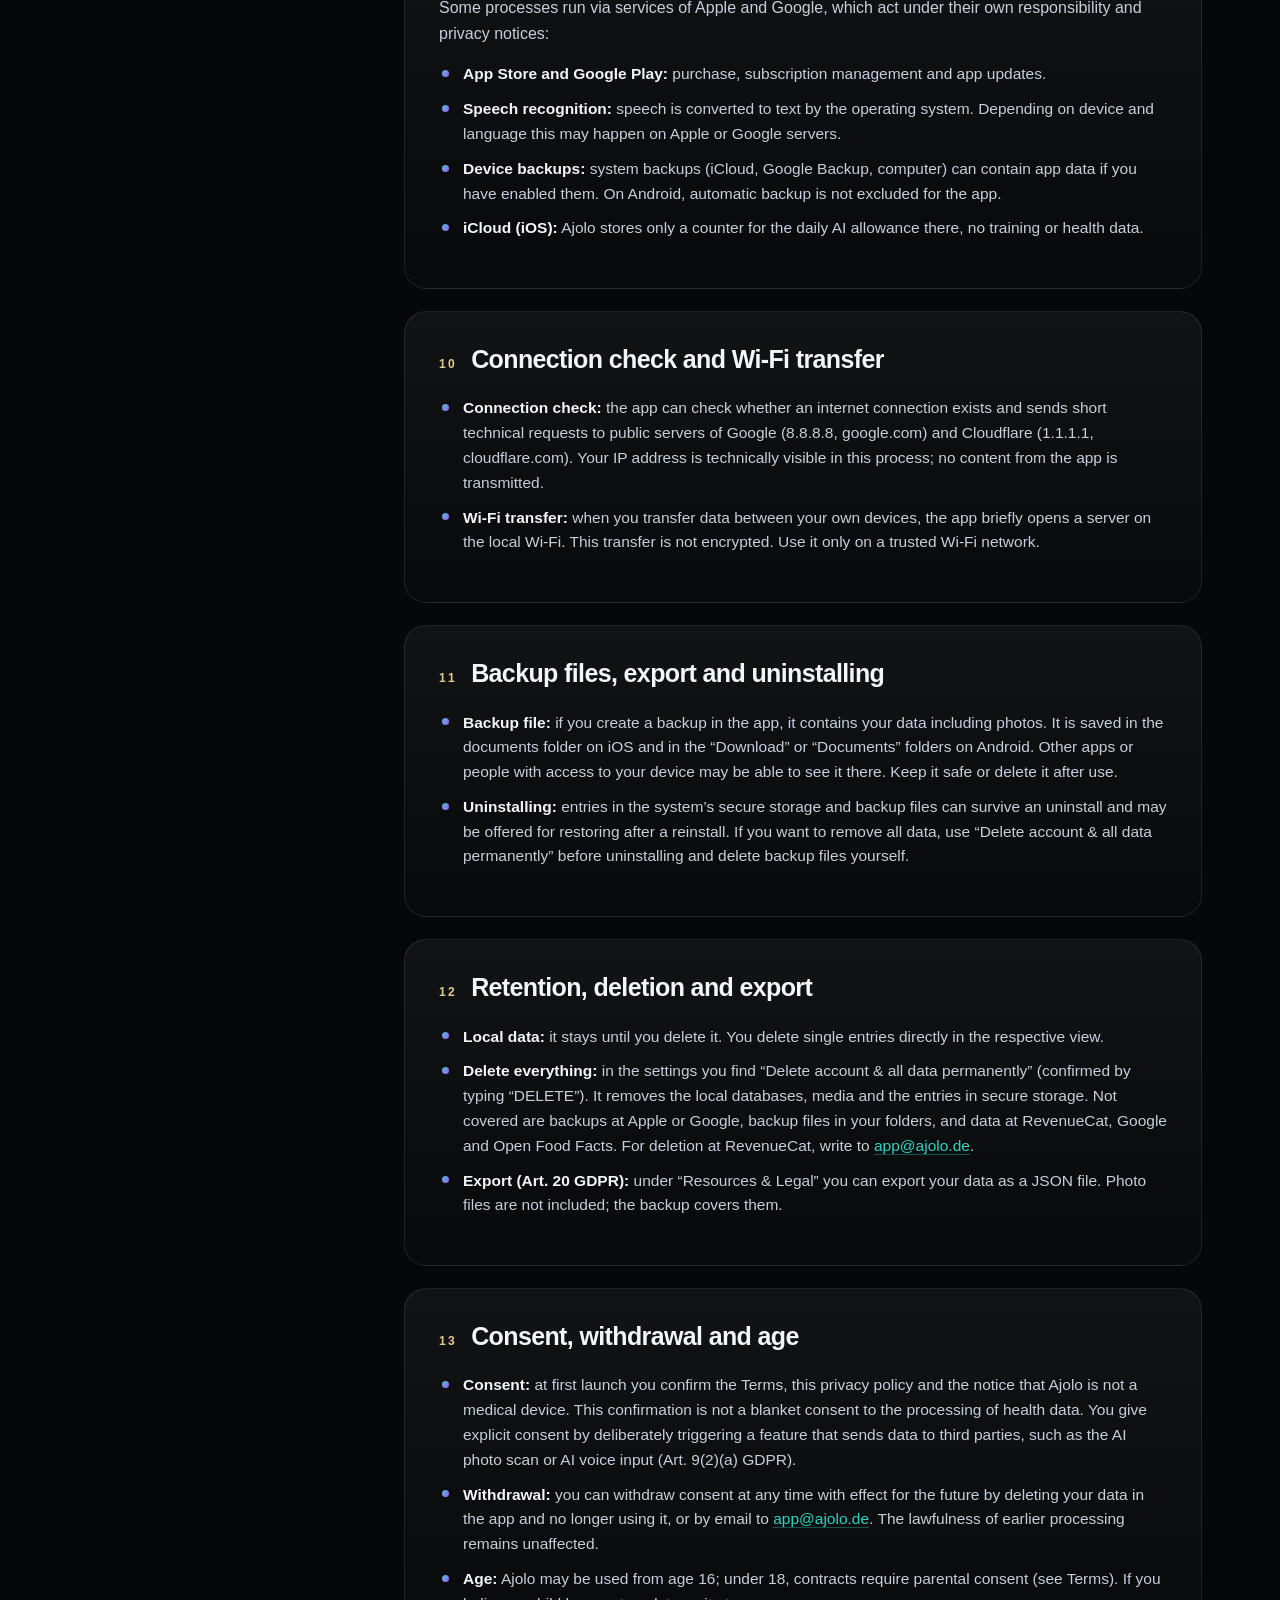
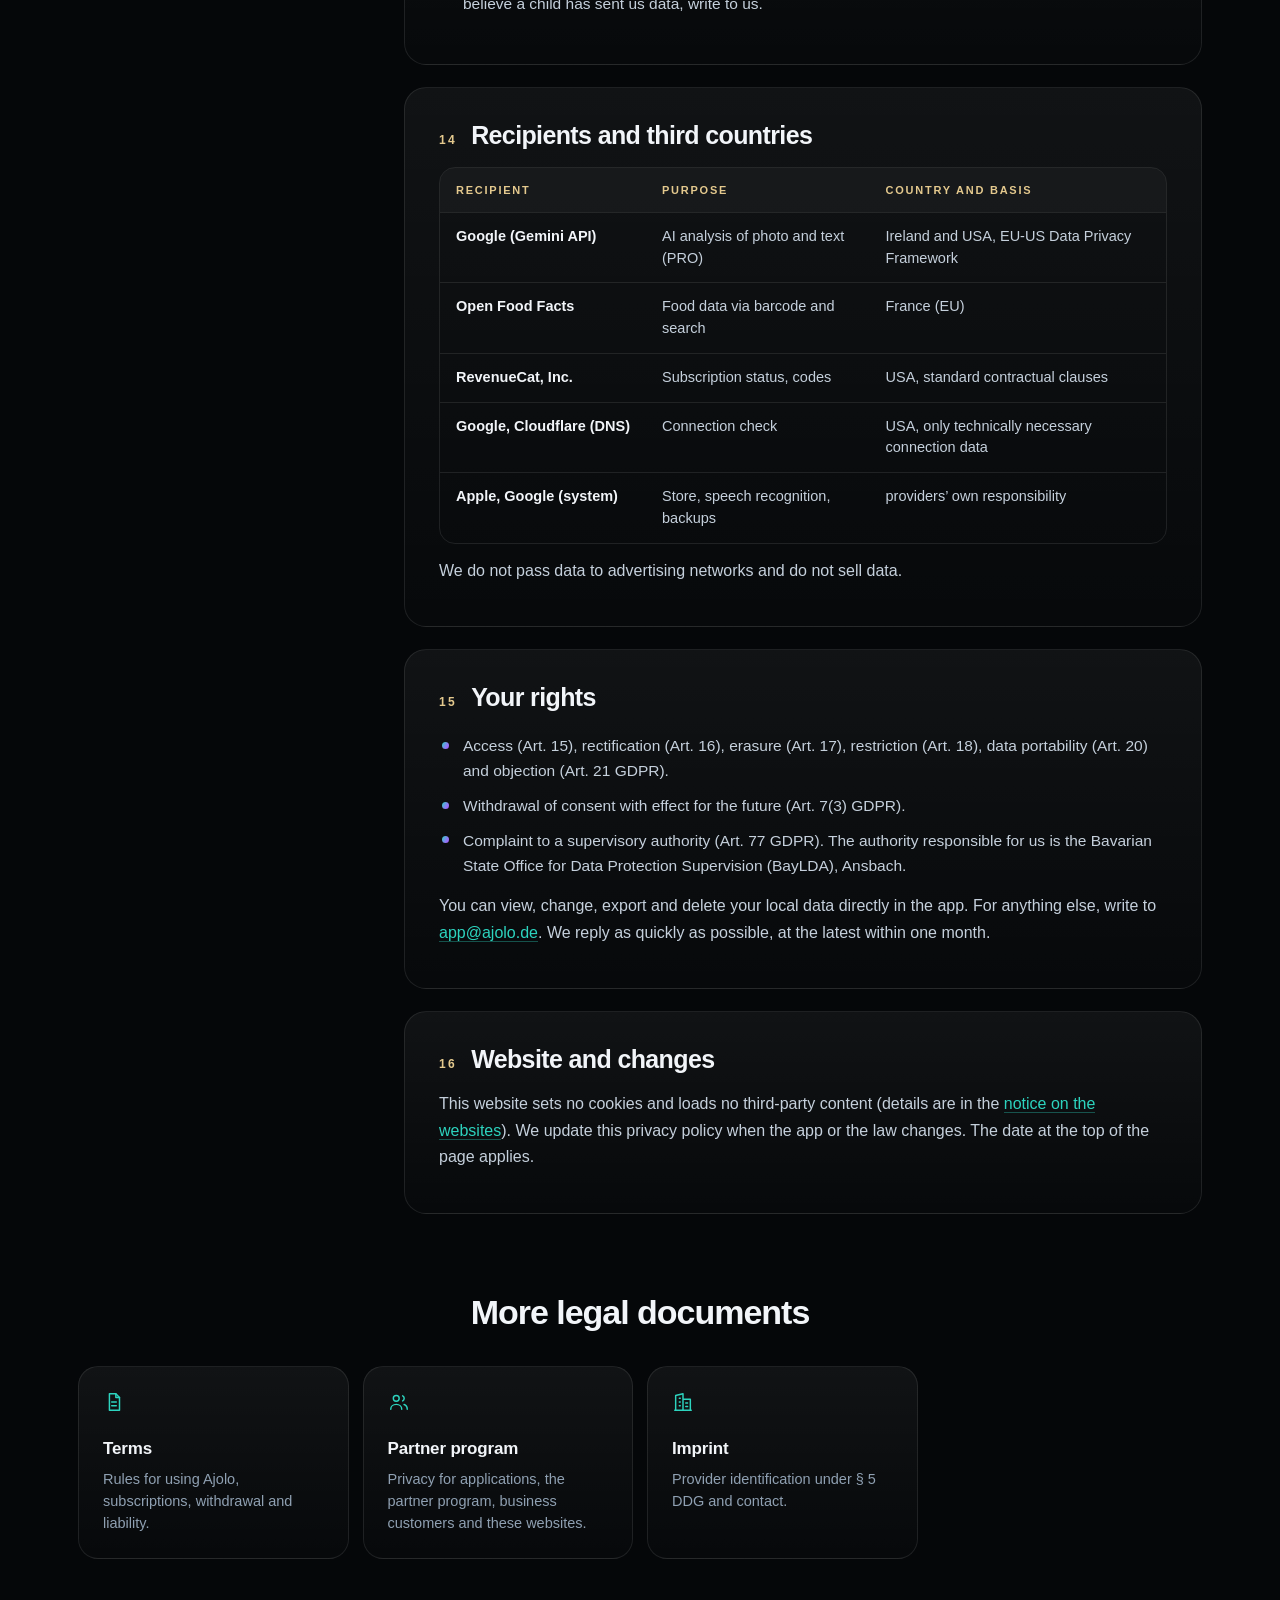
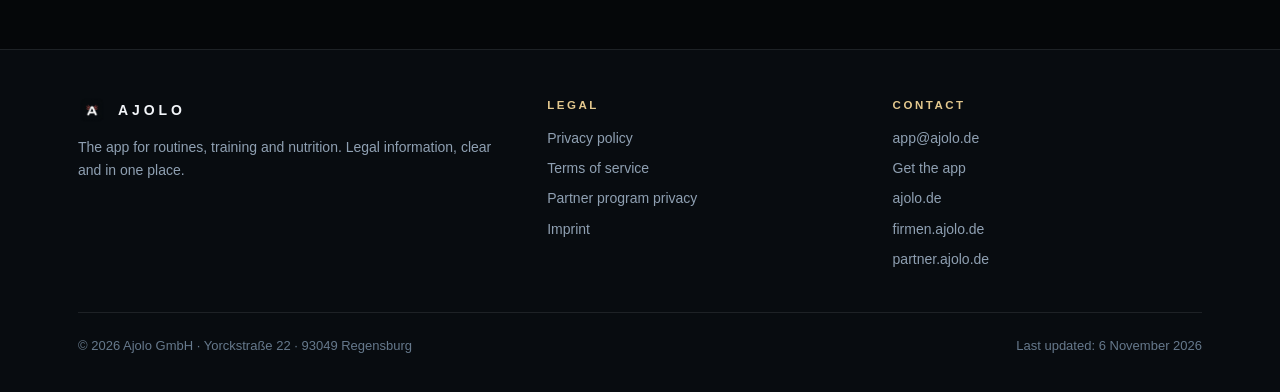
==== commit 0041fa18: "GmbH im Handelsregister eingetragen (HRB 22794): i.Gr. entfernt, Registerangaben ergaenzt" ====
--- a/index.html
+++ b/index.html
@@ -46,7 +46,7 @@
 </div></header>
 <main id="main">
 <div class="view" lang="de"><section class="hero"><div class="glow g1"></div><div class="glow g2"></div><div class="wm" aria-hidden="true">LEGAL</div><div class="wrap in-w"><span class="eyebrow">AJOLO LEGAL · DATENSCHUTZ</span><h1>Datenschutz, <span class="grad">ehrlich erklärt</span></h1><p class="lead">Was Ajolo auf deinem Handy speichert, was die App ins Internet sendet und welche Rechte du hast. <b>Ohne Marketing-Sprache.</b></p><div class="chips"><span class="chip">Stand: 06.11.2026</span><span class="chip"><a href="mailto:app@ajolo.de">app@ajolo.de</a></span><button class="chip" type="button" data-print><svg class="i"><use href="#i-print"/></svg><span>Drucken / PDF</span></button></div></div></section><div class="wrap doc-wrap"><aside class="toc"><nav aria-label="Inhalt"><span class="toc-t">Inhalt</span><ol><li><a href="#de-verantwortlicher">Verantwortlicher und Kontakt</a></li><li><a href="#de-kurz">Das Wichtigste in Kürze</a></li><li><a href="#de-lokal">Daten, die auf deinem Gerät bleiben</a></li><li><a href="#de-berechtigungen">Berechtigungen deines Geräts</a></li><li><a href="#de-health">Apple Health und Health Connect</a></li><li><a href="#de-ki">KI-Funktionen mit Google Gemini (Ajolo PRO)</a></li><li><a href="#de-lebensmittel">Lebensmitteldatenbank (Open Food Facts)</a></li><li><a href="#de-abo">Abo, Käufe und Codes (RevenueCat)</a></li><li><a href="#de-system">Betriebssystem, Store und Sicherungen</a></li><li><a href="#de-verbindung">Verbindungsprüfung und WLAN-Übertragung</a></li><li><a href="#de-sicherung">Sicherungsdateien, Export und Deinstallation</a></li><li><a href="#de-dauer">Speicherdauer, Löschen und Export</a></li><li><a href="#de-einwilligung">Einwilligung, Widerruf und Alter</a></li><li><a href="#de-empfaenger">Empfänger und Drittländer</a></li><li><a href="#de-rechte">Deine Rechte</a></li><li><a href="#de-aenderungen">Webseite und Änderungen</a></li></ol></nav></aside><div class="doc"><details class="toc-m"><summary>Inhalt</summary><ol><li><a href="#de-verantwortlicher">Verantwortlicher und Kontakt</a></li><li><a href="#de-kurz">Das Wichtigste in Kürze</a></li><li><a href="#de-lokal">Daten, die auf deinem Gerät bleiben</a></li><li><a href="#de-berechtigungen">Berechtigungen deines Geräts</a></li><li><a href="#de-health">Apple Health und Health Connect</a></li><li><a href="#de-ki">KI-Funktionen mit Google Gemini (Ajolo PRO)</a></li><li><a href="#de-lebensmittel">Lebensmitteldatenbank (Open Food Facts)</a></li><li><a href="#de-abo">Abo, Käufe und Codes (RevenueCat)</a></li><li><a href="#de-system">Betriebssystem, Store und Sicherungen</a></li><li><a href="#de-verbindung">Verbindungsprüfung und WLAN-Übertragung</a></li><li><a href="#de-sicherung">Sicherungsdateien, Export und Deinstallation</a></li><li><a href="#de-dauer">Speicherdauer, Löschen und Export</a></li><li><a href="#de-einwilligung">Einwilligung, Widerruf und Alter</a></li><li><a href="#de-empfaenger">Empfänger und Drittländer</a></li><li><a href="#de-rechte">Deine Rechte</a></li><li><a href="#de-aenderungen">Webseite und Änderungen</a></li></ol></details><div class="glance"><div class="gl sp rv"><div class="ic"><svg class="i"><use href="#i-phone"/></svg></div><h3>Deine Daten bleiben auf dem Handy</h3><p>Training, Ernährung, Notizen und Fotos speichert Ajolo lokal auf deinem Gerät. Ein Ajolo-Konto und eigene Server mit deinen Daten gibt es nicht.</p></div><div class="gl sp rv"><div class="ic"><svg class="i"><use href="#i-globe"/></svg></div><h3>Nur wenige Funktionen nutzen das Internet</h3><p>KI-Auswertung (Google Gemini), Lebensmitteldatenbank (Open Food Facts) sowie Abo und Codes (RevenueCat). Alle sind unten genau beschrieben.</p></div><div class="gl sp rv"><div class="ic"><svg class="i"><use href="#i-shield"/></svg></div><h3>Kein Werbe-Tracking</h3><p>Keine Werbe-ID, keine Analyse- oder Werbe-SDKs und keine Weitergabe deiner Daten zu Werbezwecken.</p></div></div><section class="sec sp rv" id="de-verantwortlicher"><h2><span class="n">01</span><span>Verantwortlicher und Kontakt</span></h2>
-<div class="addr"><b>Ajolo GmbH i.Gr.</b><br>Yorckstraße 22, 93049 Regensburg, Deutschland<br>Vertreten durch die Geschäftsführer Sebastian Kehrls und Markus Kehrls</div>
+<div class="addr"><b>Ajolo GmbH</b><br>Yorckstraße 22, 93049 Regensburg, Deutschland<br>Vertreten durch die Geschäftsführer Sebastian Kehrls und Markus Kehrls</div>
 <dl class="kv"><dt>E-Mail</dt><dd><a href="mailto:app@ajolo.de">app@ajolo.de</a></dd><dt>Telefon</dt><dd><a href="tel:+491794324782">+49 179 4324782</a></dd></dl>
 <p>Verantwortlicher im Sinne von Art. 4 Nr. 7 DSGVO für die Verarbeitungen, die diese Erklärung beschreibt. Anfragen zum Datenschutz richtest du an die E-Mail-Adresse. Für unsere Webseiten und das Partnerprogramm gilt zusätzlich die <a href="partner-datenschutz.html">Datenschutzerklärung zum Partnerprogramm und zu den Webseiten</a>.</p></section><section class="sec sp rv" id="de-kurz"><h2><span class="n">02</span><span>Das Wichtigste in Kürze</span></h2>
 <ul>
@@ -141,7 +141,7 @@
 <p>Deine lokalen Daten kannst du direkt in der App ansehen, ändern, exportieren und löschen. Für alles andere schreib an <a href="mailto:app@ajolo.de">app@ajolo.de</a>. Wir antworten so schnell wie möglich, spätestens innerhalb eines Monats.</p></section><section class="sec sp rv" id="de-aenderungen"><h2><span class="n">16</span><span>Webseite und Änderungen</span></h2>
 <p>Diese Webseite setzt keine Cookies und lädt keine Inhalte von Dritten nach (Einzelheiten stehen in der <a href="partner-datenschutz.html">Erklärung zu den Webseiten</a>). Wir passen diese Datenschutzerklärung an, wenn sich die App oder die Rechtslage ändert. Es gilt der Stand oben auf der Seite.</p></section></div></div><section class="more"><div class="wrap"><h2>Weitere Rechtstexte</h2><div class="cards"><a class="card sp rv" href="terms.html"><div class="ic"><svg class="i"><use href="#i-doc"/></svg></div><h3>AGB</h3><p>Regeln für die Nutzung von Ajolo, Abos, Widerruf und Haftung.</p></a><a class="card sp rv" href="partner-datenschutz.html"><div class="ic"><svg class="i"><use href="#i-users"/></svg></div><h3>Partnerprogramm</h3><p>Datenschutz für Bewerbung, Partnerprogramm, Firmenkunden und diese Webseiten.</p></a><a class="card sp rv" href="imprint.html"><div class="ic"><svg class="i"><use href="#i-building"/></svg></div><h3>Impressum</h3><p>Anbieterkennzeichnung nach § 5 DDG und Kontakt.</p></a></div></div></section></div>
 <div class="view" lang="en" hidden><section class="hero"><div class="glow g1"></div><div class="glow g2"></div><div class="wm" aria-hidden="true">LEGAL</div><div class="wrap in-w"><span class="eyebrow">AJOLO LEGAL · PRIVACY</span><h1>Privacy, <span class="grad">honestly explained</span></h1><p class="lead">What Ajolo stores on your phone, what the app sends to the internet and which rights you have. <b>No marketing speak.</b></p><div class="chips"><span class="chip">Last updated: 6 November 2026</span><span class="chip"><a href="mailto:app@ajolo.de">app@ajolo.de</a></span><button class="chip" type="button" data-print><svg class="i"><use href="#i-print"/></svg><span>Print / PDF</span></button></div></div></section><div class="wrap doc-wrap"><aside class="toc"><nav aria-label="Contents"><span class="toc-t">Contents</span><ol><li><a href="#en-verantwortlicher">Controller and contact</a></li><li><a href="#en-kurz">The essentials</a></li><li><a href="#en-lokal">Data that stays on your device</a></li><li><a href="#en-berechtigungen">Device permissions</a></li><li><a href="#en-health">Apple Health and Health Connect</a></li><li><a href="#en-ki">AI features with Google Gemini (Ajolo PRO)</a></li><li><a href="#en-lebensmittel">Food database (Open Food Facts)</a></li><li><a href="#en-abo">Subscription, purchases and codes (RevenueCat)</a></li><li><a href="#en-system">Operating system, store and backups</a></li><li><a href="#en-verbindung">Connection check and Wi-Fi transfer</a></li><li><a href="#en-sicherung">Backup files, export and uninstalling</a></li><li><a href="#en-dauer">Retention, deletion and export</a></li><li><a href="#en-einwilligung">Consent, withdrawal and age</a></li><li><a href="#en-empfaenger">Recipients and third countries</a></li><li><a href="#en-rechte">Your rights</a></li><li><a href="#en-aenderungen">Website and changes</a></li></ol></nav></aside><div class="doc"><details class="toc-m"><summary>Contents</summary><ol><li><a href="#en-verantwortlicher">Controller and contact</a></li><li><a href="#en-kurz">The essentials</a></li><li><a href="#en-lokal">Data that stays on your device</a></li><li><a href="#en-berechtigungen">Device permissions</a></li><li><a href="#en-health">Apple Health and Health Connect</a></li><li><a href="#en-ki">AI features with Google Gemini (Ajolo PRO)</a></li><li><a href="#en-lebensmittel">Food database (Open Food Facts)</a></li><li><a href="#en-abo">Subscription, purchases and codes (RevenueCat)</a></li><li><a href="#en-system">Operating system, store and backups</a></li><li><a href="#en-verbindung">Connection check and Wi-Fi transfer</a></li><li><a href="#en-sicherung">Backup files, export and uninstalling</a></li><li><a href="#en-dauer">Retention, deletion and export</a></li><li><a href="#en-einwilligung">Consent, withdrawal and age</a></li><li><a href="#en-empfaenger">Recipients and third countries</a></li><li><a href="#en-rechte">Your rights</a></li><li><a href="#en-aenderungen">Website and changes</a></li></ol></details><div class="glance"><div class="gl sp rv"><div class="ic"><svg class="i"><use href="#i-phone"/></svg></div><h3>Your data stays on your phone</h3><p>Ajolo stores training, nutrition, notes and photos locally on your device. There is no Ajolo account and no server holding your data.</p></div><div class="gl sp rv"><div class="ic"><svg class="i"><use href="#i-globe"/></svg></div><h3>Only a few features use the internet</h3><p>AI analysis (Google Gemini), food database (Open Food Facts) and subscription and codes (RevenueCat). All are described precisely below.</p></div><div class="gl sp rv"><div class="ic"><svg class="i"><use href="#i-shield"/></svg></div><h3>No advertising tracking</h3><p>No advertising ID, no analytics or advertising SDKs, and no sharing of your data for advertising.</p></div></div><section class="sec sp rv" id="en-verantwortlicher"><h2><span class="n">01</span><span>Controller and contact</span></h2>
-<div class="addr"><b>Ajolo GmbH i.Gr.</b><br>Yorckstraße 22, 93049 Regensburg, Germany<br>Represented by the Managing Directors Sebastian Kehrls and Markus Kehrls</div>
+<div class="addr"><b>Ajolo GmbH</b><br>Yorckstraße 22, 93049 Regensburg, Germany<br>Represented by the Managing Directors Sebastian Kehrls and Markus Kehrls</div>
 <dl class="kv"><dt>Email</dt><dd><a href="mailto:app@ajolo.de">app@ajolo.de</a></dd><dt>Phone</dt><dd><a href="tel:+491794324782">+49 179 4324782</a></dd></dl>
 <p>Controller within the meaning of Art. 4(7) GDPR for the processing described in this policy. Send privacy enquiries to the email address. For our websites and the partner program, the <a href="partner-datenschutz.html">privacy notice on the partner program and websites</a> also applies.</p></section><section class="sec sp rv" id="en-kurz"><h2><span class="n">02</span><span>The essentials</span></h2>
 <ul>
@@ -242,7 +242,7 @@
 <div><h4><span data-de="Rechtliches" data-en="Legal">Rechtliches</span></h4><ul><li><a href="privacy.html"><span data-de="Datenschutzerklärung" data-en="Privacy policy">Datenschutzerklärung</span></a></li><li><a href="terms.html"><span data-de="AGB &amp; Nutzungsbedingungen" data-en="Terms of service">AGB &amp; Nutzungsbedingungen</span></a></li><li><a href="partner-datenschutz.html"><span data-de="Datenschutz Partnerprogramm" data-en="Partner program privacy">Datenschutz Partnerprogramm</span></a></li><li><a href="imprint.html"><span data-de="Impressum" data-en="Imprint">Impressum</span></a></li></ul></div>
 <div><h4><span data-de="Kontakt" data-en="Contact">Kontakt</span></h4><ul><li><a href="mailto:app@ajolo.de">app@ajolo.de</a></li><li><a href="https://store.ajolo.de/" rel="noopener"><span data-de="App laden" data-en="Get the app">App laden</span></a></li><li><a href="https://ajolo.de/" rel="noopener">ajolo.de</a></li><li><a href="https://firmen.ajolo.de/" rel="noopener">firmen.ajolo.de</a></li><li><a href="https://partner.ajolo.de/" rel="noopener">partner.ajolo.de</a></li></ul></div>
 </div>
-<div class="f-bot"><span>&copy; 2026 Ajolo GmbH i.Gr. &middot; Yorckstra&szlig;e 22 &middot; 93049 Regensburg</span><span><span data-de="Stand: 06.11.2026" data-en="Last updated: 6 November 2026">Stand: 06.11.2026</span></span></div>
+<div class="f-bot"><span>&copy; 2026 Ajolo GmbH &middot; Yorckstra&szlig;e 22 &middot; 93049 Regensburg</span><span><span data-de="Stand: 06.11.2026" data-en="Last updated: 6 November 2026">Stand: 06.11.2026</span></span></div>
 </div></footer>
 <script src="assets/legal.js?v=20261106b" defer></script>
 </body>
--- a/assets/legal.css
+++ b/assets/legal.css
@@ -229,3 +229,4 @@
   .js .rv{opacity:1!important;transform:none!important}
   .sp::before{display:none}
 }
+.sec a,.sec p,.sec li,.sec dd{overflow-wrap:anywhere}
